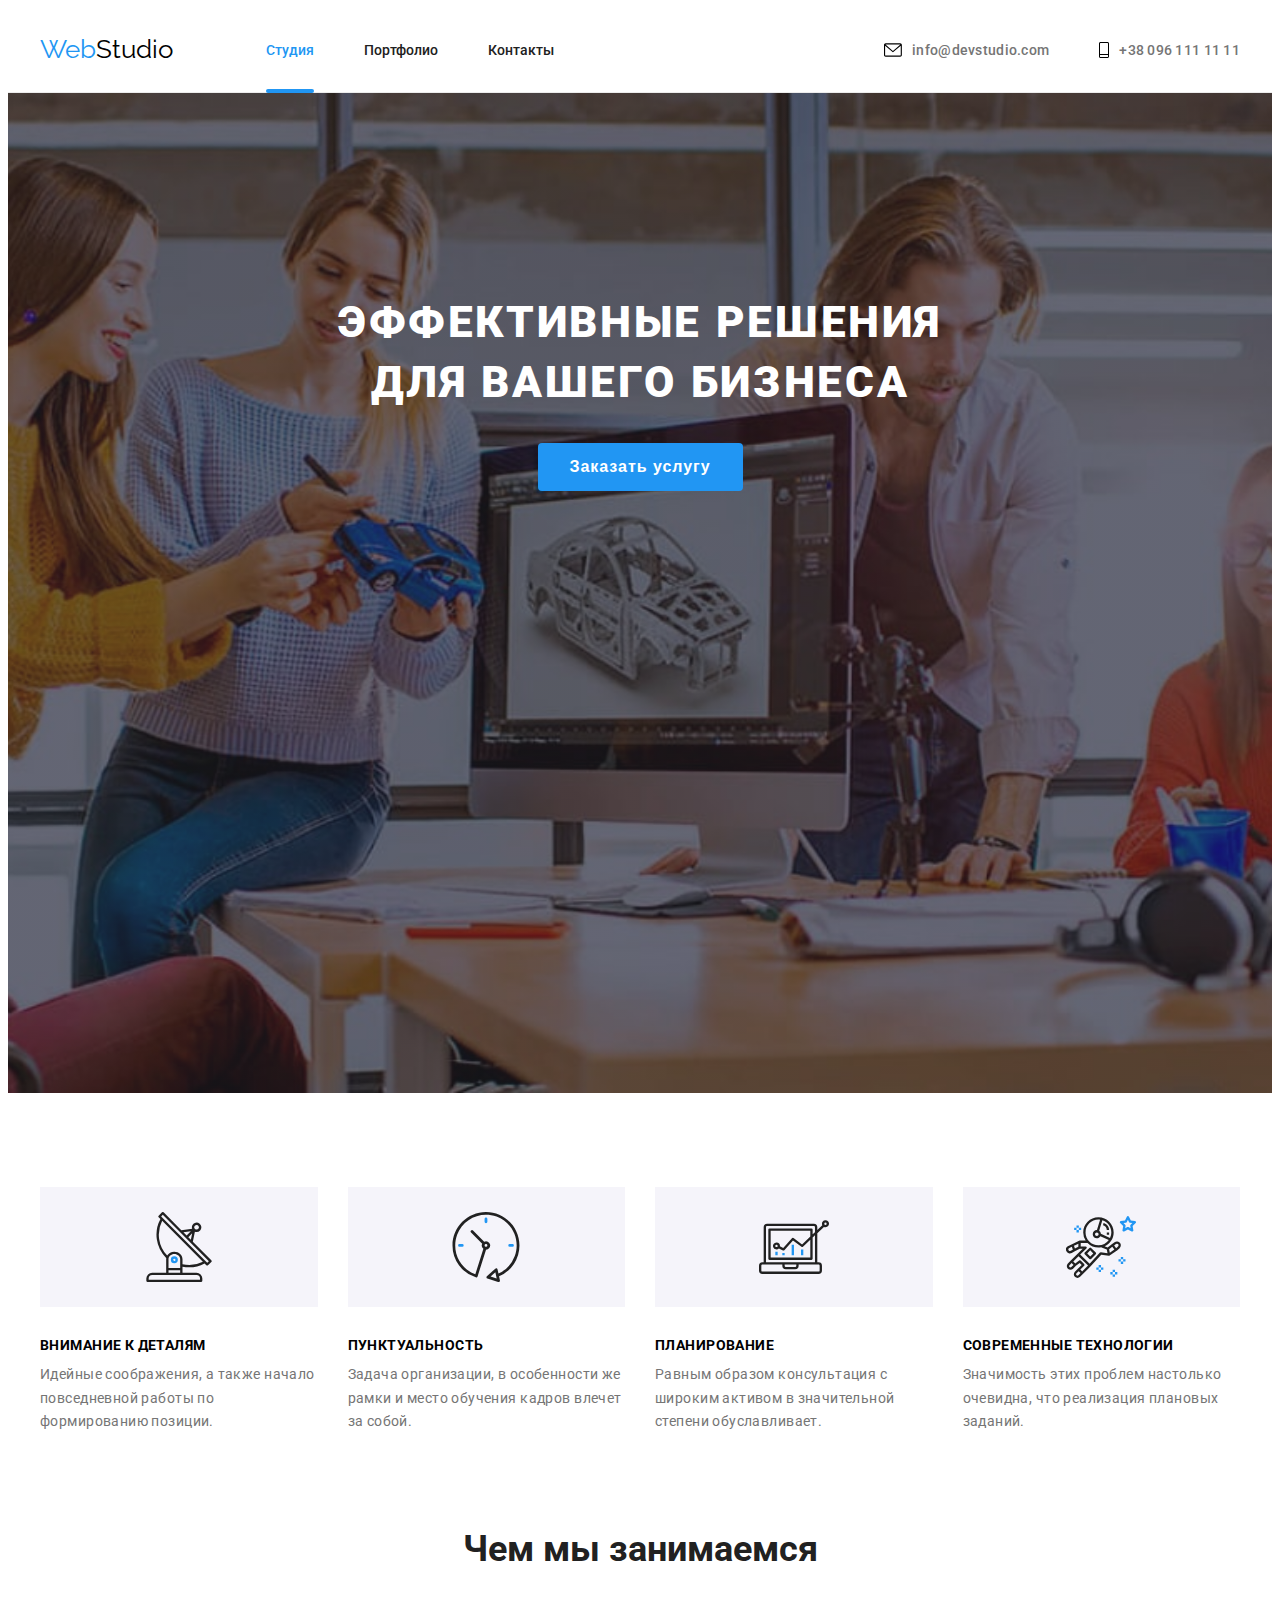
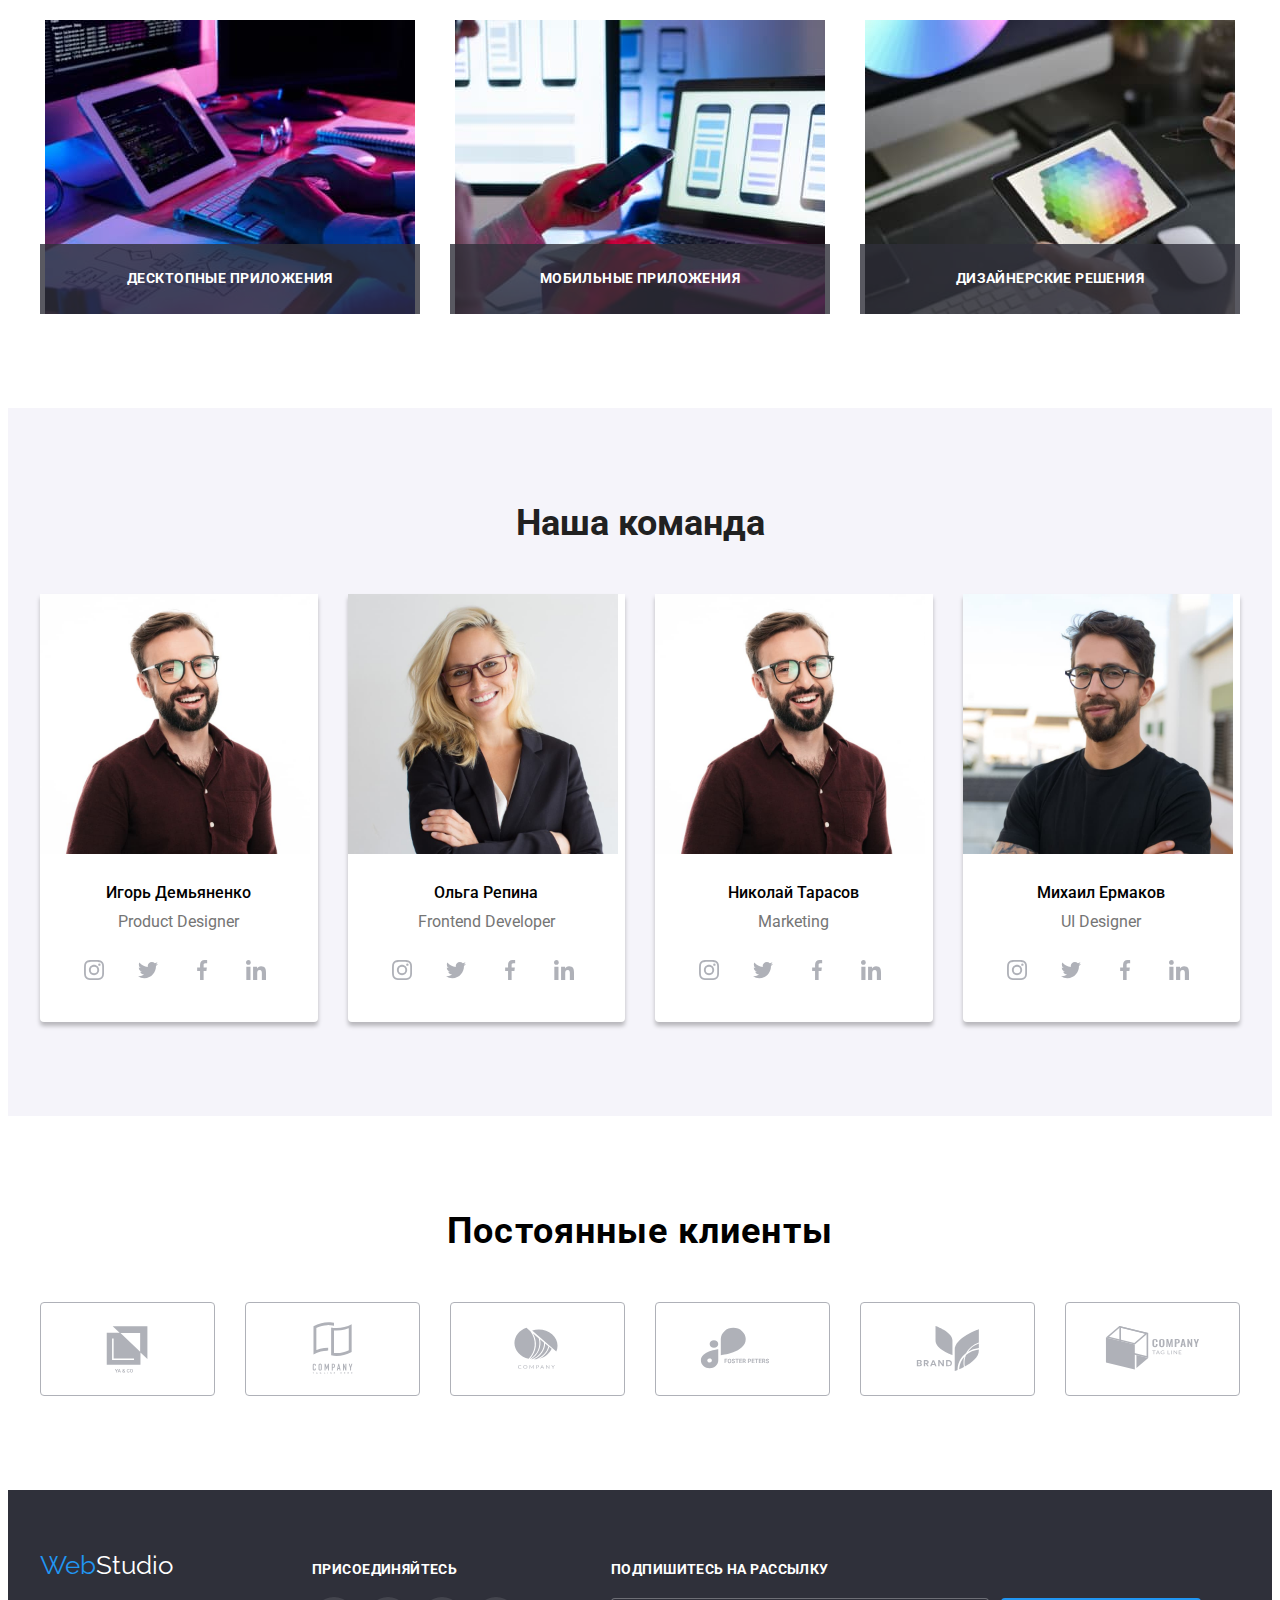
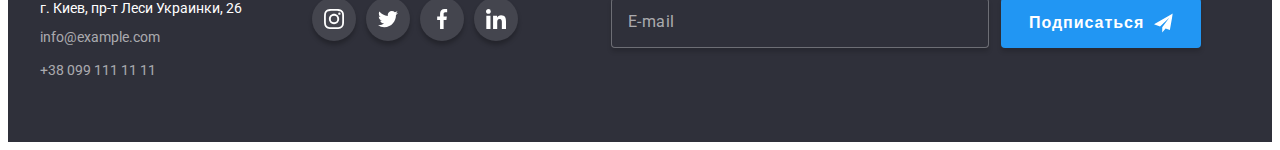
==== index.html @ 9c0ea655 "hw7-start" ====
<!DOCTYPE html>
<html lang="ru">
  <head>
    <meta charset="UTF-8" />
    <meta http-equiv="X-UA-Compatible" content="IE=edge" />
    <meta name="viewport" content="width=device-width, initial-scale=1.0" />
    <title>WebStudio</title>
    <link
      rel="stylesheet"
      href="https://fonts.googleapis.com/css2?family=Raleway:wght@700&family=Roboto:wght@400;500;700;900&display=swap"
    />
    <link
      rel="stylesheet"
      href="https://cdnjs.cloudflare.com/ajax/libs/modern-normalize/1.1.0/modern-normalize.min.css"
      integrity="sha512-wpPYUAdjBVSE4KJnH1VR1HeZfpl1ub8YT/NKx4PuQ5NmX2tKuGu6U/JRp5y+Y8XG2tV+wKQpNHVUX03MfMFn9Q=="
      crossorigin="anonymous"
      referrerpolicy="no-referrer"
    />
    <link rel="stylesheet" href="./css/styles.css" />
  </head>
  <body>
    <header>
      <div class="container">
        <div class="header-nav header">
          <nav class="main-nav">
            <a href="./index.html" class="logo text"
              >Web<span class="logo-two text">Studio</span></a
            >
            <ul class="site-nav">
              <li class="item"><a href="./index.html" class="current item-link">Студия</a></li>
              <li class="item"><a href="./portfolio.html" class="item-link">Портфолио</a></li>
              <li class="item"><a href="" class="item-link">Контакты</a></li>
            </ul>
          </nav>
          <ul class="header-contact-list">
            <li class="item">
              <a href="mailto:info@devstudio.com" class="mail">
                <svg class="icon-mail">
                  <use href="./images/icons.svg#icon-mail"></use>
                </svg>
                info@devstudio.com</a
              >
            </li>
            <li class="item">
              <a href="tel:+380961111111" class="phone">
                <svg class="icon-phone">
                  <use href="./images/icons.svg#icon-phone" width="10" height="16"></use>
                </svg>
                +38 096 111 11 11</a
              >
            </li>
          </ul>
        </div>
      </div>
    </header>
    <main>
      <section class="hero">
        <div class="container">
          <h1 class="hero-title">Эффективные решения для вашего бизнеса</h1>
          <button data-modal-open type="button" class="primary-btn">Заказать услугу</button>
        </div>
      </section>
      <section class="features">
        <div class="container">
          <h2 class="visually-hidden">скрытый заголовок h2</h2>
          <ul class="features-list">
            <li class="item">
              <div class="features-icons">
                <svg class="icons"><use href="./images/icons.svg#icon-antenna"></use></svg>
              </div>
              <h3 class="feature-title">Внимание к деталям</h3>
              <p class="feature-description">
                Идейные соображения, а также начало повседневной работы по формированию позиции.
              </p>
            </li>
            <li class="item">
              <div class="features-icons">
                <svg class="icons"><use href="./images/icons.svg#icon-clock"></use></svg>
              </div>
              <h3 class="feature-title">Пунктуальность</h3>
              <p class="feature-description">
                Задача организации, в особенности же рамки и место обучения кадров влечет за собой.
              </p>
            </li>
            <li class="item">
              <div class="features-icons">
                <svg class="icons"><use href="./images/icons.svg#icon-diagram"></use></svg>
              </div>
              <h3 class="feature-title">Планирование</h3>
              <p class="feature-description">
                Равным образом консультация с широким активом в значительной степени обуславливает.
              </p>
            </li>
            <li class="item">
              <div class="features-icons">
                <svg class="icons"><use href="./images/icons.svg#icon-astronaut"></use></svg>
              </div>
              <h3 class="feature-title">Современные технологии</h3>
              <p class="feature-description">
                Значимость этих проблем настолько очевидна, что реализация плановых заданий.
              </p>
            </li>
          </ul>
        </div>
      </section>
      <section class="we-do">
        <div class="container">
          <h2 class="we-do-title">Чем мы занимаемся</h2>
          <ul class="we-do-foto">
            <li class="item">
              <div class="label">
                <img src="./images/box1.jpg" alt="набираем код" width="370" />

                <h2 class="label-txt">Десктопные приложения</h2>
              </div>
            </li>
            <li class="item">
              <div class="label">
                <img src="./images/box2.jpg" alt="набираем код" width="370" />

                <h2 class="label-txt">Мобильные приложения</h2>
              </div>
            </li>
            <li class="item">
              <div class="label">
                <img src="./images/box3.jpg" alt="набираем код" width="370" />

                <h2 class="label-txt">Дизайнерские решения</h2>
              </div>
            </li>
          </ul>
        </div>
      </section>
      <section class="our-team">
        <div class="container">
          <h2 class="our-team-title">Наша команда</h2>
          <ul class="our-team-foto">
            <li class="team-item">
              <img src="./images/img-3.jpg" alt="фотография" width="270" />
              <div class="card-team-content">
                <h3 class="our-team-name">Игорь Демьяненко</h3>
                <p class="our-team-prof">Product Designer</p>

                <ul class="our-team-links">
                  <li class="link">
                    <a
                      href="https://www.instagram.com/"
                      target="_blank"
                      rel="noopener noreferrer"
                      class="bg-link"
                      aria-label="Instagram link"
                    >
                      <svg class="social-link">
                        <use href="./images/icons.svg#icon-instagram"></use>
                      </svg>
                    </a>
                  </li>
                  <li class="link">
                    <a
                      href="https://twitter.com/"
                      target="_blank"
                      rel="noopener noreferrer"
                      class="bg-link"
                      aria-label="Twitter link"
                    >
                      <svg class="social-link">
                        <use href="./images/icons.svg#icon-twitter"></use>
                      </svg>
                    </a>
                  </li>
                  <li class="link">
                    <a
                      href="https://www.facebook.com/"
                      target="_blank"
                      rel="noopener noreferrer"
                      class="bg-link"
                      aria-label="Meta link"
                    >
                      <svg class="social-link">
                        <use href="./images/icons.svg#icon-facebook"></use>
                      </svg>
                    </a>
                  </li>
                  <li class="link">
                    <a
                      href="https://www.linkedin.com/"
                      target="_blank"
                      rel="noopener noreferrer"
                      class="bg-link"
                      aria-label="Linkedin link"
                    >
                      <svg class="social-link">
                        <use href="./images/icons.svg#icon-linkedin"></use>
                      </svg>
                    </a>
                  </li>
                </ul>
              </div>
            </li>
            <li class="team-item">
              <img src="./images/img-2.jpg" alt="фотография" width="270" />
              <div class="card-team-content">
                <h3 class="our-team-name">Ольга Репина</h3>
                <p class="our-team-prof">Frontend Developer</p>

                <ul class="our-team-links">
                  <li class="link">
                    <a href="" class="bg-link">
                      <svg class="social-link">
                        <use href="./images/icons.svg#icon-instagram"></use>
                      </svg>
                    </a>
                  </li>
                  <li class="link">
                    <a href="" class="bg-link">
                      <svg class="social-link">
                        <use href="./images/icons.svg#icon-twitter"></use>
                      </svg>
                    </a>
                  </li>
                  <li class="link">
                    <a href="" class="bg-link">
                      <svg class="social-link">
                        <use href="./images/icons.svg#icon-facebook"></use>
                      </svg>
                    </a>
                  </li>
                  <li class="link">
                    <a href="" class="bg-link">
                      <svg class="social-link">
                        <use href="./images/icons.svg#icon-linkedin"></use>
                      </svg>
                    </a>
                  </li>
                </ul>
              </div>
            </li>
            <li class="team-item">
              <img src="./images/img-3.jpg" alt="фотография" width="270" />
              <div class="card-team-content">
                <h3 class="our-team-name">Николай Тарасов</h3>
                <p class="our-team-prof">Marketing</p>

                <ul class="our-team-links">
                  <li class="link">
                    <a href="" class="bg-link">
                      <svg class="social-link">
                        <use href="./images/icons.svg#icon-instagram"></use>
                      </svg>
                    </a>
                  </li>
                  <li class="link">
                    <a href="" class="bg-link">
                      <svg class="social-link">
                        <use href="./images/icons.svg#icon-twitter"></use>
                      </svg>
                    </a>
                  </li>
                  <li class="link">
                    <a href="" class="bg-link">
                      <svg class="social-link">
                        <use href="./images/icons.svg#icon-facebook"></use>
                      </svg>
                    </a>
                  </li>
                  <li class="link">
                    <a href="" class="bg-link">
                      <svg class="social-link">
                        <use href="./images/icons.svg#icon-linkedin"></use>
                      </svg>
                    </a>
                  </li>
                </ul>
              </div>
            </li>
            <li class="team-item">
              <img src="./images/img.jpg" alt="фотография" width="270" />
              <div class="card-team-content">
                <h3 class="our-team-name">Михаил Ермаков</h3>
                <p class="our-team-prof">UI Designer</p>

                <ul class="our-team-links">
                  <li class="link">
                    <a href="" class="bg-link">
                      <svg class="social-link">
                        <use href="./images/icons.svg#icon-instagram"></use>
                      </svg>
                    </a>
                  </li>
                  <li class="link">
                    <a href="" class="bg-link">
                      <svg class="social-link">
                        <use href="./images/icons.svg#icon-twitter"></use>
                      </svg>
                    </a>
                  </li>
                  <li class="link">
                    <a href="" class="bg-link">
                      <svg class="social-link">
                        <use href="./images/icons.svg#icon-facebook"></use>
                      </svg>
                    </a>
                  </li>
                  <li class="link">
                    <a href="" class="bg-link">
                      <svg class="social-link">
                        <use href="./images/icons.svg#icon-linkedin"></use>
                      </svg>
                    </a>
                  </li>
                </ul>
              </div>
            </li>
          </ul>
        </div>
      </section>
      <section class="clients">
        <div class="container">
          <h2 class="regular-clients">Постоянные клиенты</h2>
          <ul class="our-clients">
            <li class="item">
              <svg class="icon">
                <use href="./images/icons.svg#icon-cl-1"></use>
              </svg>
            </li>
            <li class="item">
              <svg class="icon">
                <use href="./images/icons.svg#icon-cl-2"></use>
              </svg>
            </li>
            <li class="item">
              <svg class="icon">
                <use href="./images/icons.svg#icon-cl-3"></use>
              </svg>
            </li>
            <li class="item">
              <svg class="icon">
                <use href="./images/icons.svg#icon-cl-4"></use>
              </svg>
            </li>
            <li class="item">
              <svg class="icon">
                <use href="./images/icons.svg#icon-cl-5"></use>
              </svg>
            </li>
            <li class="item">
              <svg class="icon">
                <use href="./images/icons.svg#icon-cl-6"></use>
              </svg>
            </li>
          </ul>
        </div>
      </section>
    </main>
    <footer>
      <div class="container">
        <div class="footer-content">
          <div class="footer">
            <a href="./index.html" class="logo text"
              >Web<span class="logo-three text">Studio</span></a
            >

            <address>
              <ul class="footer-contact-list">
                <li class="footer-adress">
                  <a href="https://goo.gl/maps/QL9woeG6s1fVLZXF6" target="blank"
                    >г. Киев, пр-т Леси Украинки, 26</a
                  >
                </li>
                <li class="footer-contact mail">
                  <a href="mailto:info@devstudio.com">info@example.com</a>
                </li>
                <li class="footer-contact tel">
                  <a href="tel:+380961111111">+38 099 111 11 11</a>
                </li>
              </ul>
            </address>
          </div>
          <div class="footer-join">
            <h3 class="join">присоединяйтесь</h3>
            <ul class="footer-links">
              <li class="link">
                <a href="" class="footer-bg-link">
                  <svg class="footer-social-link">
                    <use href="./images/icons.svg#icon-instagram"></use>
                  </svg>
                </a>
              </li>
              <li class="link">
                <a href="" class="footer-bg-link">
                  <svg class="footer-social-link">
                    <use href="./images/icons.svg#icon-twitter"></use>
                  </svg>
                </a>
              </li>
              <li class="link">
                <a href="" class="footer-bg-link">
                  <svg class="footer-social-link">
                    <use href="./images/icons.svg#icon-facebook"></use>
                  </svg>
                </a>
              </li>
              <li class="link">
                <a href="" class="footer-bg-link">
                  <svg class="footer-social-link">
                    <use href="./images/icons.svg#icon-linkedin"></use>
                  </svg>
                </a>
              </li>
            </ul>
          </div>
          <div class="subscribe">
            <p class="subs-title">Подпишитесь на рассылку</p>
            <form class="subs-form">
              <input type="email" name="mail" id="mail" placeholder="E-mail" class="subs-mail" />
              <button type="submit" class="btn-send">
                Подписаться<svg class="icon-send">
                  <use href="./images/icons.svg#icon-send"></use>
                </svg>
              </button>
            </form>
          </div>
        </div>
      </div>
    </footer>

    <!-- Modal window -->

    <div class="backdrop is-hidden" data-modal>
      <div class="modal">
        <button data-modal-close type="button" class="btn-close">
          <svg class="btn-modal-close"><use href="./images/icons.svg#icon-close"></use></svg>
        </button>
        <form class="form">
          <p class="modal-title">Оставьте свои данные, мы вам перезвоним</p>
          <div class="form-field">
            <label for="name" class="form-label">Имя</label>
            <div class="position">
              <input type="txt" name="name" id="name" class="form-input" placeholder=" " />
              <svg class="icon-modal"><use href="./images/icons.svg#icon-person"></use></svg>
            </div>
          </div>
          <div class="form-field">
            <label for="tel" class="form-label">Телефон</label>
            <div class="position">
              <input type="tel" name="tel" id="tel" class="form-input" placeholder=" " />

              <svg class="icon-modal"><use href="./images/icons.svg#icon-phone2"></use></svg>
            </div>
          </div>
          <div class="form-field">
            <label for="mail" class="form-label">Почта</label>
            <div class="position">
              <input type="email" name="mail" id="mail" class="form-input" placeholder=" " />
              <svg class="icon-modal"><use href="./images/icons.svg#icon-email"></use></svg>
            </div>
          </div>
          <div class="form-field">
            <label for="comment" class="form-label">Комментарий</label>
            <textarea
              name="comment"
              id="comment"
              placeholder="Введите текст"
              class="form-textarea"
            ></textarea>
          </div>
          <label class="check-field">
            <input type="checkbox" class="checkbox" name="checkbox" />
            <span class="checkbox-label"></span>
            <span class="agreement">
              Соглашаюсь с рассылкой и принимаю
              <span> <a href="" class="agreement-two">Условия договора</a> </span>
            </span>
          </label>

          <button type="submit" class="btn-send-modal">Отправить</button>
        </form>
      </div>
    </div>
    <script src="./js/modal.js"></script>
  </body>
</html>
---- css/styles.css ----
/* general */
:root {
  --title-text-color: #212121;
  --text-color: #757575;
  --accent-color: #2196f3;
  --btn-bg-color: #f5f4fa;
  --bg-color: #ffffff;
  --secondary-bg-color: #f5f4fa;
  --primary-btn-hover-color: #188ce8;

  --pictures-margin: 30px;
}

body {
  background-color: var(--bg-color);
  font-family: 'Roboto', sans-serif;
}

.container {
  width: 1200px;
  padding-right: 15px;
  padding-left: 15px;
  margin-left: auto;
  margin-right: auto;
  /* outline: solid 3px red; */
}

.visually-hidden {
  position: absolute;
  width: 1px;
  height: 1px;
  margin: -1px;
  border: 0;
  padding: 0;

  white-space: nowrap;
  clip-path: inset(100%);
  clip: rect(0 0 0 0);
  overflow: hidden;
}

h1,
h2,
h3,
h4,
h5,
h6,
p {
  margin: 0;
}

ul {
  list-style: none;
  padding-left: 0px;
  margin: 0;
}

a {
  display: block;
  text-decoration: none;
  font-style: normal;
}

img {
  display: block;
  max-width: 100%;
}
.hidden {
  display: none;
  margin-top: 0px;
  margin-bottom: 0px;
}

/* header and footer */
.logo {
  color: var(--accent-color);
  font-family: 'Raleway', sans-serif;
  font-size: 26px;
}

.main-nav .logo {
  margin-right: 93px;
  padding-top: 24px;
  padding-bottom: 24px;
}

.logo-two {
  color: #000000;
  font-family: 'Raleway', sans-serif;
  font-size: 26px;
}
.logo-three {
  color: var(--bg-color);
}
.main-nav .text {
  line-height: 1.38;
}
.footer .text {
  line-height: 1.17;
}

.header a:hover,
.header a:focus,
.footer a:hover,
.footer a:focus {
  color: var(--accent-color);
}

/* header */
.header-nav {
  display: flex;
  text-align: center;
}

.main-nav {
  display: flex;
  align-items: center;
  padding: 0;
  margin-right: auto;
}

.site-nav {
  font-weight: 500;
  font-size: 14px;
  line-height: 1.17;
  display: flex;
}

.site-nav .current {
  color: var(--accent-color);

  position: relative;
}

.current::after {
  content: '';

  position: absolute;

  bottom: -3px;

  display: block;
  width: 100%;
  height: 4px;

  background-color: var(--accent-color);
  border-radius: 2px;
}

.site-nav .item:not(:last-child) {
  margin-right: 50px;
}
.site-nav a {
  display: inline-block;
  padding-top: 32px;
  padding-bottom: 32px;
  color: var(--title-text-color);
}

.header-contact-list {
  display: flex;
  align-items: center;
  line-height: 1.17;
  font-size: 14px;
  font-weight: 500;
  letter-spacing: 0.02em;
}

.header-contact-list .item + .item {
  margin-left: 50px;
}

.header-contact-list a {
  display: inline-flex;
  align-items: center;
  padding-top: 32px;
  padding-bottom: 32px;
  margin-bottom: 0;
  color: var(--text-color);

  transition: color 250ms cubic-bezier(0.4, 0, 0.2, 1);
}

.header-contact-list .mail:hover,
.header-contact-list .mail:focus {
  fill: var(--accent-color);
}

.header-contact-list .phone:hover,
.header-contact-list .phone:focus {
  fill: var(--accent-color);
}

.icon-mail {
  margin-right: 10px;

  width: 18px;
  height: 18px;

  transition: fill 250ms cubic-bezier(0.4, 0, 0.2, 1);
}

.icon-phone {
  width: 10px;
  height: 16px;

  margin-right: 10px;

  transition: fill 250ms cubic-bezier(0.4, 0, 0.2, 1);
}

header {
  border-bottom: 1px solid #ececec;
}

/* hero */
.hero {
  background-color: #2f303a;
  text-align: center;
  padding-top: 200px;
  padding-bottom: 200px;

  max-width: 1600px;
  height: 600px;
  margin-left: auto;
  margin-right: auto;
  background-image: linear-gradient(rgba(47, 48, 58, 0.4), rgba(47, 48, 58, 0.4)),
    url(../images/bg-hero.jpg);
  background-position: center;
  background-repeat: no-repeat;
  background-size: cover;
}

.hero-title {
  color: var(--bg-color);
  width: 696px;
  font-family: Roboto;
  font-size: 44px;
  font-weight: 900;
  letter-spacing: 0.06em;
  line-height: 1.36;
  text-transform: uppercase;
  display: inline-block;
  text-align: center;
  margin: 0 0 30px 0;
}
.primary-btn {
  color: var(--bg-color);
  background-color: var(--accent-color);
  cursor: pointer;
  border: none;
  line-height: 1.8;
  letter-spacing: 0.06em;
  text-align: center;
  font-size: 16px;
  font-weight: 700;
  border-radius: 4px;
  padding: 10px 32px;
  display: block;
  margin: auto;

  transition: background-color 250ms cubic-bezier(0.4, 0, 0.2, 1);
}

.primary-btn:hover,
.primary-btn:focus {
  background-color: var(--primary-btn-hover-color);
}

/* features */
.features {
  padding-top: 94px;
  padding-bottom: 94px;
}

.features-list {
  display: flex;
  margin-left: calc(-1 * var(--pictures-margin));
}

.features-list .item {
  flex-basis: calc(100% / 4 - var(--pictures-margin));
  margin-left: var(--pictures-margin);
}

.features-icons {
  display: flex;
  justify-content: center;
  align-items: center;
  height: 120px;
  background-color: var(--btn-bg-color);
  margin-bottom: 30px;
}

.icons {
  width: 70px;
  height: 70px;
}

/* 
.features-list .item::before {
  display: block;
  content: '';
  height: 120px;
  background-color: var(--btn-bg-color);
  background-repeat: no-repeat;
  background-position: center;
}

/* .icon-antenna::before {
  background-image: url(../images/antenna.svg);
}
.icon-clock::before {
  background-image: url(../images/clock.svg);
}
.icon-diagram::before {
  background-image: url(../images/diagram.svg);
}
.icon-astronaut::before {
  background-image: url(../images/astronaut.svg);
} */

.feature-title {
  font-weight: 700;
  font-size: 14px;
  line-height: 16px;
  letter-spacing: 0.03em;
  text-transform: uppercase;
  margin-bottom: 10px;
}
.feature-description {
  color: var(--text-color);
  line-height: 1.7;
  font-weight: 400;
  font-size: 14px;
  letter-spacing: 0.03em;
  text-align: left;
}

/* we-do */
.we-do {
  padding-bottom: 94px;
}

.we-do-title {
  color: var(--title-text-color);
  font-size: 14px;
  line-height: 1.17;
  text-align: center;
  font-weight: 700;
  font-size: 36px;
  margin-bottom: 50px;
}
.we-do-foto {
  display: flex;
  margin-left: calc(-1 * var(--pictures-margin));
}
.we-do-foto .item {
  flex-basis: calc(100% / 3 - var(--pictures-margin));
  margin-left: var(--pictures-margin);
}

.label {
  position: relative;

  display: flex;

  justify-content: center;
  align-items: flex-end;
}

.label-txt {
  position: absolute;

  display: flex;
  justify-content: center;
  align-items: center;

  width: 100%;
  height: 70px;

  font-weight: 700;
  font-size: 14px;
  line-height: 1.14;
  text-align: center;
  letter-spacing: 0.03em;
  text-transform: uppercase;

  color: var(--bg-color);
  background-color: rgba(47, 48, 58, 0.8);
}

/* our team */
.our-team {
  background-color: var(--secondary-bg-color);

  padding-top: 94px;
  padding-bottom: 94px;
  margin-left: auto;
  margin-right: auto;
}

.our-team-title {
  color: var(--title-text-color);
  line-height: 1.17;
  text-align: center;
  font-weight: 700;
  font-size: 36px;
  margin-bottom: 50px;
}
.our-team-foto {
  display: flex;
  margin-left: calc(-1 * var(--pictures-margin));
}
.team-item {
  flex-basis: calc(100% / 4 - var(--pictures-margin));
  margin-left: var(--pictures-margin);
  background-color: var(--bg-color);

  border-radius: 0px 0px 4px 4px;
  box-shadow: 0px 4px 4px 0px #00000040;
}

.card-team-content {
  padding: 30px 32px;
}

.our-team-name {
  font-weight: 500;
  font-size: 16px;
  line-height: 1.17;
  margin-bottom: 10px;
  text-align: center;
}

.our-team-prof {
  color: var(--text-color);
  font-weight: 400;
  font-size: 16px;
  line-height: 1.17;
  text-align: center;
  margin-bottom: 16px;
}

.our-team-links {
  display: flex;
}

.bg-link {
  display: flex;
  align-items: center;
  justify-content: center;

  color: #afb1b8;

  border-radius: 50%;

  width: 44px;
  height: 44px;

  transition: color 250ms cubic-bezier(0.4, 0, 0.2, 1),
    background-color 250ms cubic-bezier(0.4, 0, 0.2, 1);
}

.link:not(:last-child) {
  margin-right: 10px;
}

.bg-link:hover {
  color: var(--bg-color);
  background-color: var(--accent-color);
}

.social-link {
  fill: currentColor;

  width: 20px;
  height: 20px;
}

.clients {
  background-color: var(--bg-color);

  padding-top: 94px;
  padding-bottom: 94px;
  margin-right: auto;
  margin-left: auto;
}

.regular-clients {
  font-size: 36px;
  font-weight: 700;
  line-height: 1.17;
  letter-spacing: 0.03em;
  text-align: center;
  margin-bottom: 50px;
}

.our-clients {
  display: flex;
  margin-left: calc(-1 * var(--pictures-margin));
}

.our-clients .item {
  flex-basis: calc(100% / 6 - var(--pictures-margin));
  margin-left: var(--pictures-margin);

  width: 170px;
  height: 92px;
  border: 1px solid #afb1b8;
  border-radius: 4px;

  display: flex;
  align-items: center;
  justify-content: center;

  cursor: pointer;

  transition: fill 250ms cubic-bezier(0.4, 0, 0.2, 1), border 250ms cubic-bezier(0.4, 0, 0.2, 1);
}

.item:hover .icon,
.item:focus .icon {
  fill: var(--accent-color);
}

.our-clients .item:hover {
  border: 1px solid var(--accent-color);
}

.icon {
  fill: #afb1b8;
}

.icon {
  width: 106px;
  height: 60px;
}

/* footer */
footer {
  background-color: #2f303a;
  padding-top: 60px;
  padding-bottom: 60px;
}

.footer-content {
  display: flex;
  align-items: baseline;
}

.footer-adress a {
  color: var(--bg-color);
  line-height: 1.17;

  transition: color 250ms cubic-bezier(0.4, 0, 0.2, 1);
}

.footer-contact a {
  color: rgba(255, 255, 255, 0.6);
  line-height: 1.7;

  transition: color 250ms cubic-bezier(0.4, 0, 0.2, 1);
}

.footer-contact-list {
  line-height: 1.17;
  font-size: 14px;
}
footer .text {
  margin-bottom: 20px;
}

.footer-adress {
  margin-bottom: 9px;
}
.mail {
  margin-bottom: 9px;
}

.footer-join {
  margin-left: 70px;
  margin-right: 93px;
}

.join {
  font-size: 14px;
  font-style: normal;
  font-weight: 700;
  line-height: 1.17;
  letter-spacing: 0.03em;
  text-transform: uppercase;

  color: var(--bg-color);

  margin-bottom: 20px;
}

.footer-links {
  display: flex;
}

.footer-bg-link {
  display: flex;
  align-items: center;
  justify-content: center;

  background-color: #ffffff1a;
  width: 44px;
  height: 44px;

  box-shadow: 0px 4px 4px 0px #00000040;
  border-radius: 50%;

  transition: background-color 250ms cubic-bezier(0.4, 0, 0.2, 1);
}

.link:not(:last-child) {
  margin-right: 10px;
}

.footer-bg-link:hover {
  background-color: var(--accent-color);
}

.footer-social-link {
  fill: var(--bg-color);

  width: 20px;
  height: 20px;
}

.subs-title {
  font-size: 14px;
  font-weight: 700;
  line-height: 1.14;
  letter-spacing: 0.03em;
  text-transform: uppercase;

  color: var(--bg-color);

  margin-bottom: 20px;
}

.subs-form {
  display: flex;
}

.subscribe ::placeholder {
  font-family: Roboto;
  font-size: 16px;
  line-height: 1.25;
  letter-spacing: 0.03em;
  text-align: left;

  color: rgba(255, 255, 255, 0.6);
}

.subs-mail {
  width: 358px;
  margin-right: 12px;

  padding-left: 16px;

  border: 1px solid rgba(255, 255, 255, 0.3);
  box-shadow: 0px 4px 4px 0px rgba(0, 0, 0, 0.15);
  border-radius: 4px;

  background-color: rgba(47, 48, 58, 1);
  outline: none;
  color: rgba(255, 255, 255, 0.6);
}

.btn-send {
  color: var(--bg-color);
  background-color: var(--accent-color);
  cursor: pointer;
  border: none;
  line-height: 1.87;
  letter-spacing: 0.06em;
  align-items: center;

  font-size: 16px;
  font-weight: 700;
  border-radius: 4px;

  box-shadow: 0px 4px 4px rgba(0, 0, 0, 0.15);

  padding: 10px 28px;
  display: flex;
  margin: auto;
  width: 200px;
  height: 50px;

  transition: background-color 250ms cubic-bezier(0.4, 0, 0.2, 1);
}

.icon-send {
  width: 24px;
  height: 24px;

  margin-left: 10px;

  fill: var(--bg-color);
}

/* PORTFOLIO */
.works {
  padding-top: 94px;
  padding-bottom: 94px;
}
/* Buttons */
.btn-text {
  display: flex;
  justify-content: center;
  margin-bottom: 50px;
}
.btn-text .item:not(:last-child) {
  margin-right: 8px;
}
.secondary-btn,
.btn-all {
  background-color: var(--btn-bg-color);
  color: var(--title-text-color);
  cursor: pointer;
  line-height: 1.62;
  font-size: 16px;
  font-weight: 500;
  border: none;
  border-radius: 4px;
  padding: 6px 22px;
  display: block;
  min-width: 73px;
  text-align: center;

  transition: color 250ms cubic-bezier(0.4, 0, 0.2, 1),
    background-color 250ms cubic-bezier(0.4, 0, 0.2, 1),
    box-shadow 250ms cubic-bezier(0.4, 0, 0.2, 1);
}

.btn-all {
  background-color: var(--accent-color);
  color: var(--bg-color);
}

.secondary-btn:hover,
.secondary-btn:focus,
.btn-all:hover,
.btn-all:focus {
  background-color: var(--accent-color);
  color: var(--bg-color);
  box-shadow: 0px 2px 2px 0px #0000001f;
  box-shadow: 0px 1px 2px 0px #00000014;
  box-shadow: 0px 3px 1px 0px #0000001a;
}

.pictures {
  display: flex;
  flex-wrap: wrap;

  margin-left: calc(-1 * var(--pictures-margin));
  margin-top: calc(-1 * var(--pictures-margin));
}

.card-thumb {
  position: relative;

  overflow: hidden;
}

.overlay {
  position: absolute;
  top: 0;
  left: 0;
  width: 100%;
  height: 100%;

  background-color: rgba(33, 150, 243, 0.9);

  transform: translateY(100%);
  transition: transform 250ms cubic-bezier(0.4, 0, 0.2, 1);
}

.overlay-txt {
  position: absolute;

  padding: 63px 24px;

  font-size: 18px;
  line-height: 1.56;
  letter-spacing: 0.03em;
  color: var(--bg-color);
}

.pictures .item {
  flex-basis: calc(100% / 3 - var(--pictures-margin));
  margin-left: var(--pictures-margin);
  margin-top: var(--pictures-margin);

  transition: box-shadow 250ms cubic-bezier(0.4, 0, 0.2, 1);
}

.pictures .item:hover,
.pictures .item:focus {
  box-shadow: 0px 4px 4px 0px #00000040;
}

.pictures .item:hover .overlay {
  transform: translateY(0);
}

.border {
  border: 1px solid #eeeeee;
}

.card-content {
  padding: 20px 24px;
}

.picture-title {
  color: var(--title-text-color);
  font-size: 18px;
  font-weight: 700;
  line-height: 2;
  letter-spacing: 0.06em;
  margin-bottom: 4px;
}

.picture-description {
  color: var(--text-color);
  font-size: 16px;
  font-weight: 400;
  line-height: 1.87;
  letter-spacing: 0.03em;
}

/* МОДАЛЬНОЕ ОКНО */

.backdrop {
  position: fixed;
  top: 0;
  left: 0;
  width: 100%;
  height: 100%;

  background-color: rgba(0, 0, 0, 0.2);

  opacity: 1;

  transition: opacity 250ms cubic-bezier(0.4, 0, 0.2, 1);
}

.backdrop.is-hidden {
  opacity: 0;
  pointer-events: none;
  /* visibility: hidden; */
}

.backdrop.is-hidden .modal {
  transform: translate(-50%, -50%) scale(0.8);
}

.modal {
  position: absolute;
  top: 50%;
  left: 50%;

  min-width: 528px;
  min-height: 581px;

  background-color: var(--bg-color);

  transform: translate(-50%, -50%) scale(1);
  transition: transform 20ms cubic-bezier(0.4, 0, 0.2, 1);

  box-shadow: 0px 1px 3px rgba(0, 0, 0, 0.12), 0px 1px 1px rgba(0, 0, 0, 0.14),
    0px 2px 1px rgba(0, 0, 0, 0.2);
  border-radius: 4px;
}

.btn-close {
  position: absolute;
  background-color: var(--bg-color);

  width: 30px;
  height: 30px;

  right: 8px;
  top: 8px;

  padding: 6px;

  border: none;
  border-radius: 50%;
  border: 1px solid #0000001a;
  cursor: pointer;

  transition: background-color 1250ms cubic-bezier(0.4, 0, 0.2, 1);
}

.btn-modal-close {
  fill: black;

  width: 11px;
  height: 11px;

  transition: fill 250ms cubic-bezier(0.4, 0, 0.2, 1);
}

.btn-close:hover .btn-modal-close,
.btn-close:focus .btn-modal-close {
  fill: var(--accent-color);
}

.modal-title {
  margin-bottom: 12px;
  margin-left: auto;
  margin-right: auto;
  font-size: 20px;
  font-weight: 700;
  line-height: 1.15;
  letter-spacing: 0.03em;

  color: rgba(33, 33, 33, 1);
}

.form {
  margin-left: auto;
  margin-right: auto;

  padding: 40px;
}

.form-field:not(:last-child) {
  margin-bottom: 10px;
}

.form-field:nth-child(5) {
  margin-bottom: 0;
}

.form-field {
  display: flex;
  flex-direction: column;
}

.position {
  position: relative;
  display: inline-block;
}

.form-label {
  display: inline-block;
  margin-bottom: 4px;

  color: var(--text-color);

  font-size: 12px;
  line-height: 1.7;
  letter-spacing: 0.01em;
}

.form-input {
  display: inline-block;
  padding: 11px 12px;
  padding-left: 42px;

  width: 100%;
  height: 40px;

  border: 1px solid rgba(33, 33, 33, 0.2);
  border-radius: 4px;

  transition: border 250ms cubic-bezier(0.4, 0, 0.2, 1);
}

.form-textarea {
  display: inline-block;
  padding: 12px 16px;

  margin-bottom: 20px;

  height: 120px;

  border: 1px solid rgba(33, 33, 33, 0.2);
  border-radius: 4px;

  font-size: 14px;
  line-height: 1.14;
  letter-spacing: 0.01em;

  color: rgba(117, 117, 117, 0.5);

  transition: border 250ms cubic-bezier(0.4, 0, 0.2, 1);
}

.form-textarea:focus-within {
  border: 1px solid var(--accent-color);
  outline: none;
}

.form-textarea:not(:placeholder-shown) {
  border-color: var(--accent-color);
}

.icon-modal {
  position: absolute;

  top: 50%;
  left: 12px;

  transform: translateY(-50%);

  width: 18px;
  height: 18px;

  fill: var(--title-text-color);

  transition: fill 250ms cubic-bezier(0.4, 0, 0.2, 1);
}

.form-field:focus-within .icon-modal,
.form-input:not(:placeholder-shown) + .icon-modal {
  fill: var(--accent-color);
}

.form-input:focus-within,
.form-input:not(:placeholder-shown) {
  border: 1px solid var(--accent-color);
  outline: none;
}

.btn-send-modal {
  color: var(--bg-color);
  background-color: var(--accent-color);
  cursor: pointer;
  border: none;
  line-height: 1.87;
  letter-spacing: 0.06em;
  text-align: center;
  font-size: 16px;
  font-weight: 700;
  border-radius: 4px;
  padding: 10px 55px;
  display: block;
  margin: auto;

  transition: background-color 250ms cubic-bezier(0.4, 0, 0.2, 1);
}

.btn-send-modal:hover,
.btn-send-modal:focus {
  background-color: var(--primary-btn-hover-color);
}

.check-field {
  display: flex;
  align-items: center;
  justify-content: center;

  margin-bottom: 30px;
}

.agreement {
  display: inline-block;

  font-size: 14px;
  line-height: 1.71;
  letter-spacing: 0.03em;

  color: var(--text-color);
}

.agreement-two {
  display: inline-block;
  color: var(--accent-color);
}

.checkbox {
  position: absolute;
  width: 1px;
  height: 1px;
  margin: -1px;
  border: 0;
  padding: 0;

  white-space: nowrap;
  clip-path: inset(100%);
  clip: rect(0 0 0 0);
  overflow: hidden;
}

.checkbox-label {
  display: inline-block;

  width: 16px;
  height: 15px;

  margin-right: 8.38px;

  border: 2px solid var(--title-text-color);
  border-radius: 4px;

  transition: background-color 250ms cubic-bezier(0.4, 0, 0.2, 1),
    background-image 250ms cubic-bezier(0.4, 0, 0.2, 1),
    background-size 250ms cubic-bezier(0.4, 0, 0.2, 1);
}

.checkbox:checked + .checkbox-label {
  border-color: transparent;
  background-color: var(--accent-color);
  background-image: url(../images/icon\ check.svg);
  background-size: contain;
  background-origin: border-box;
}
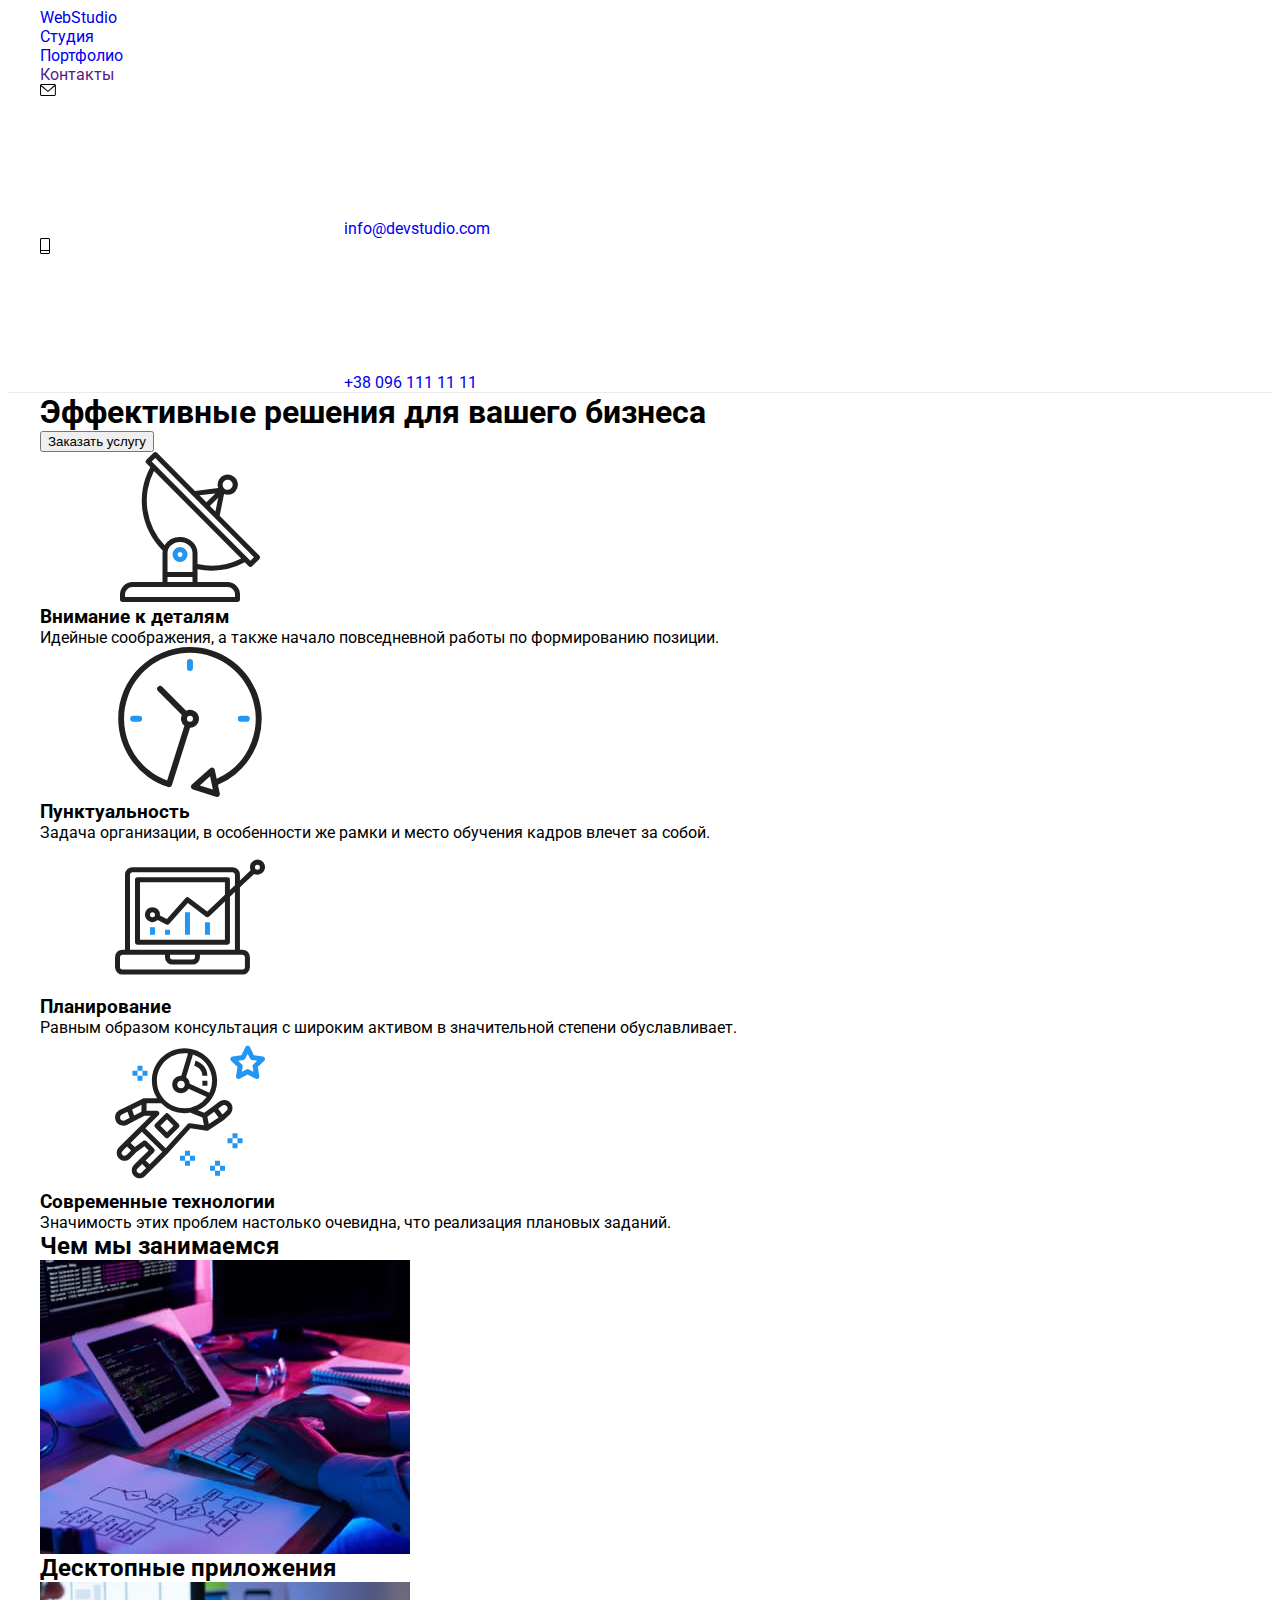
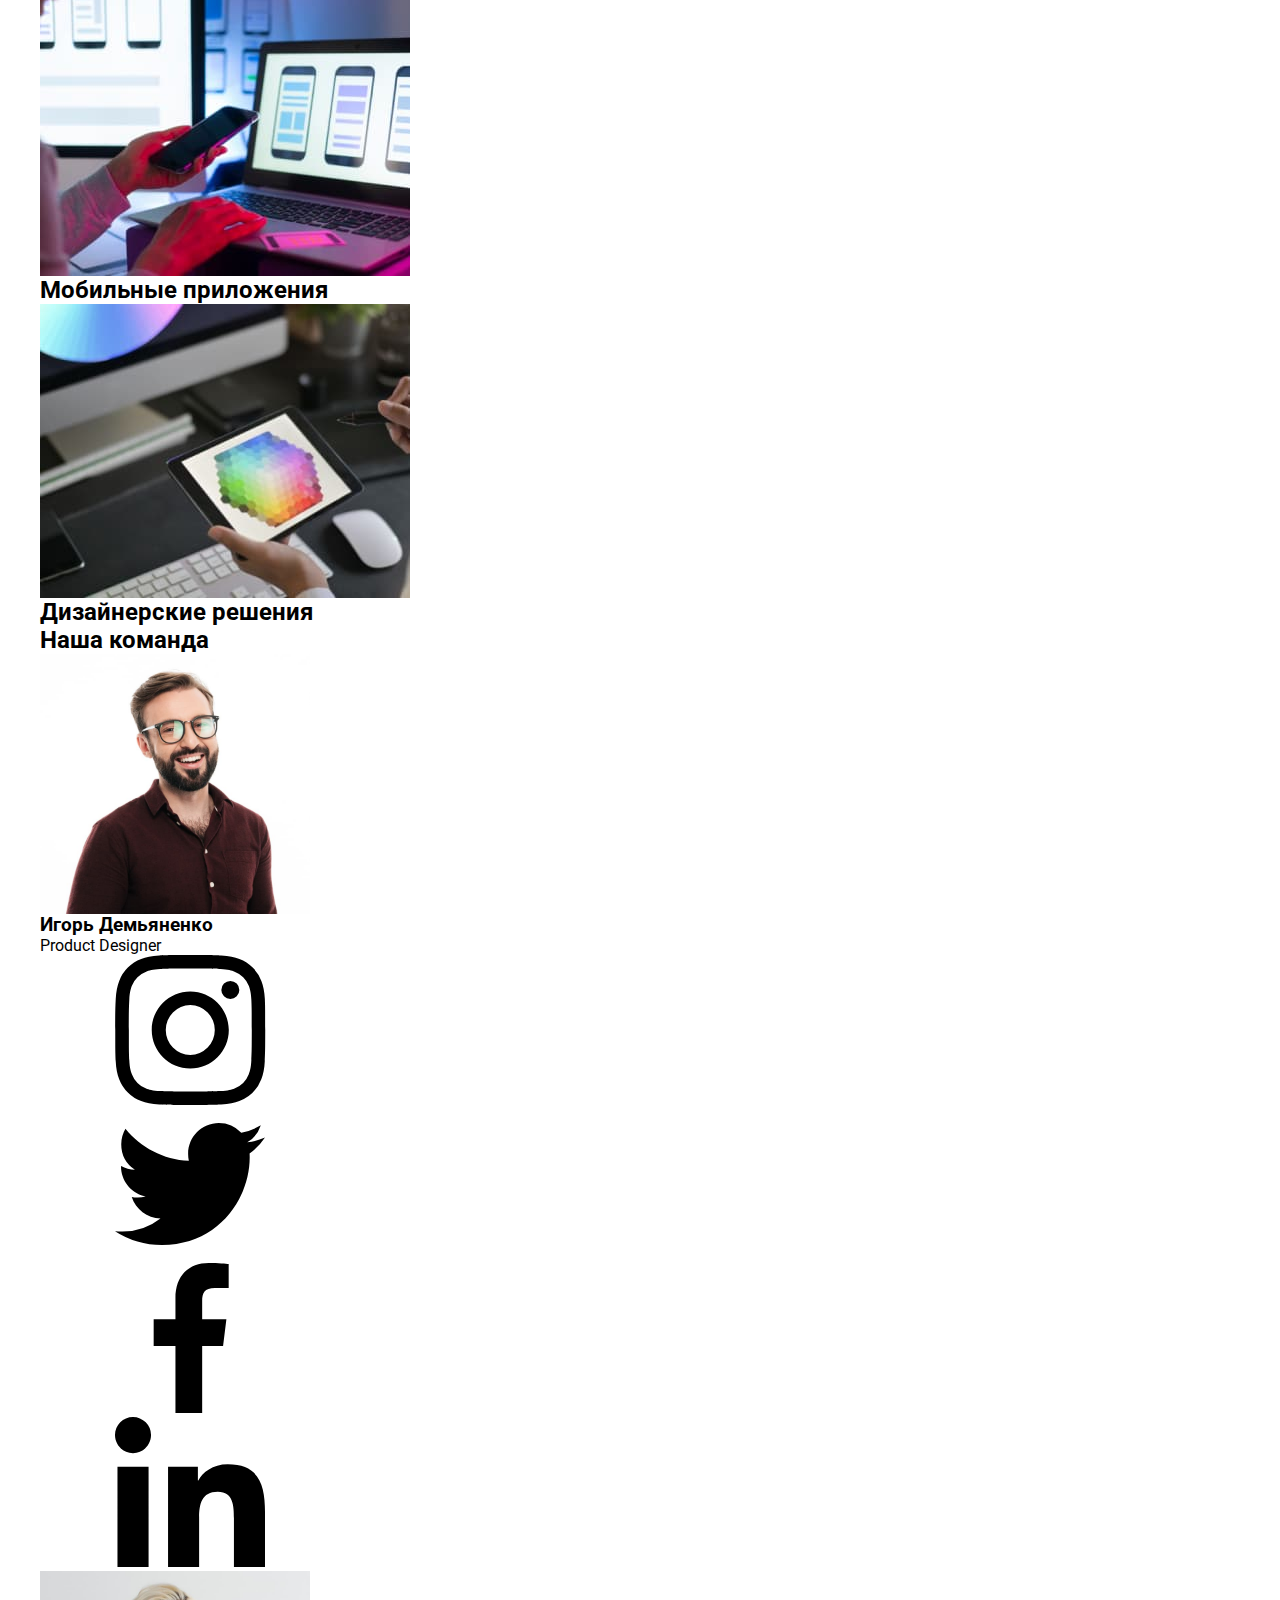
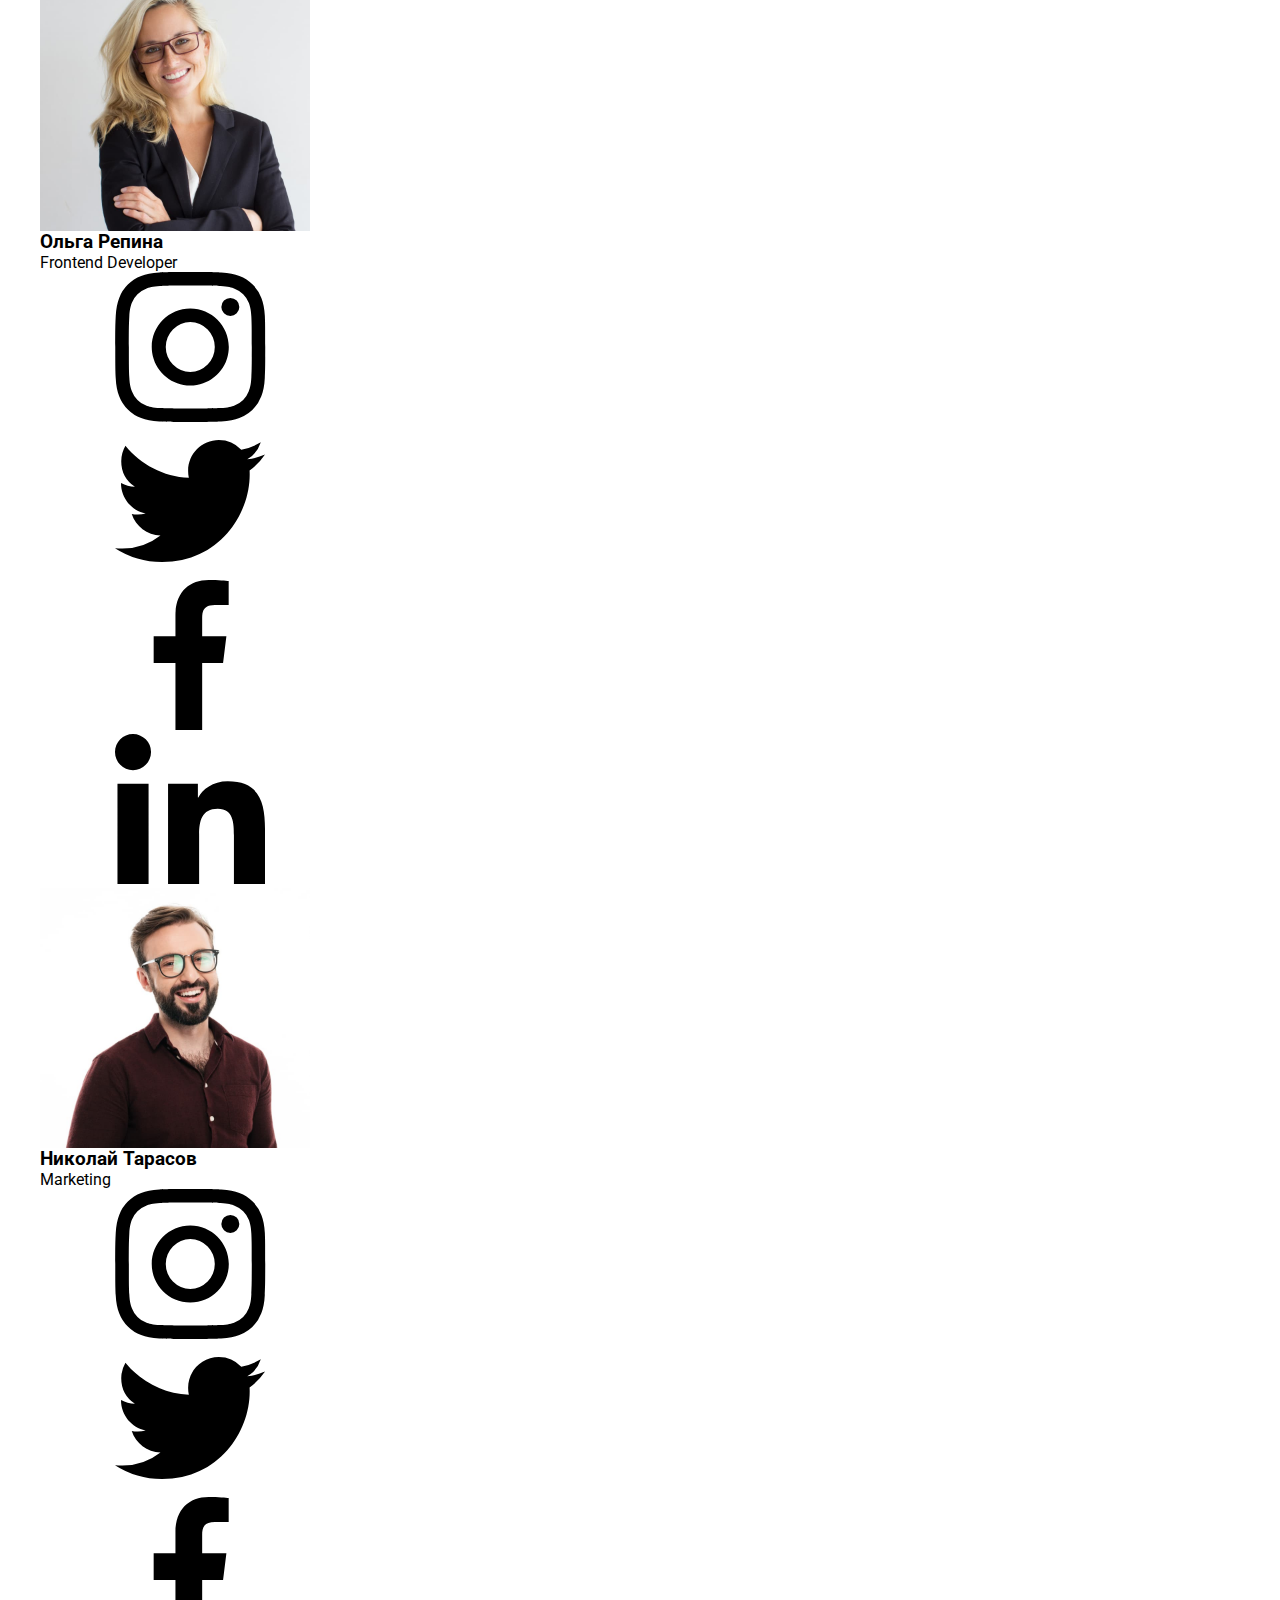
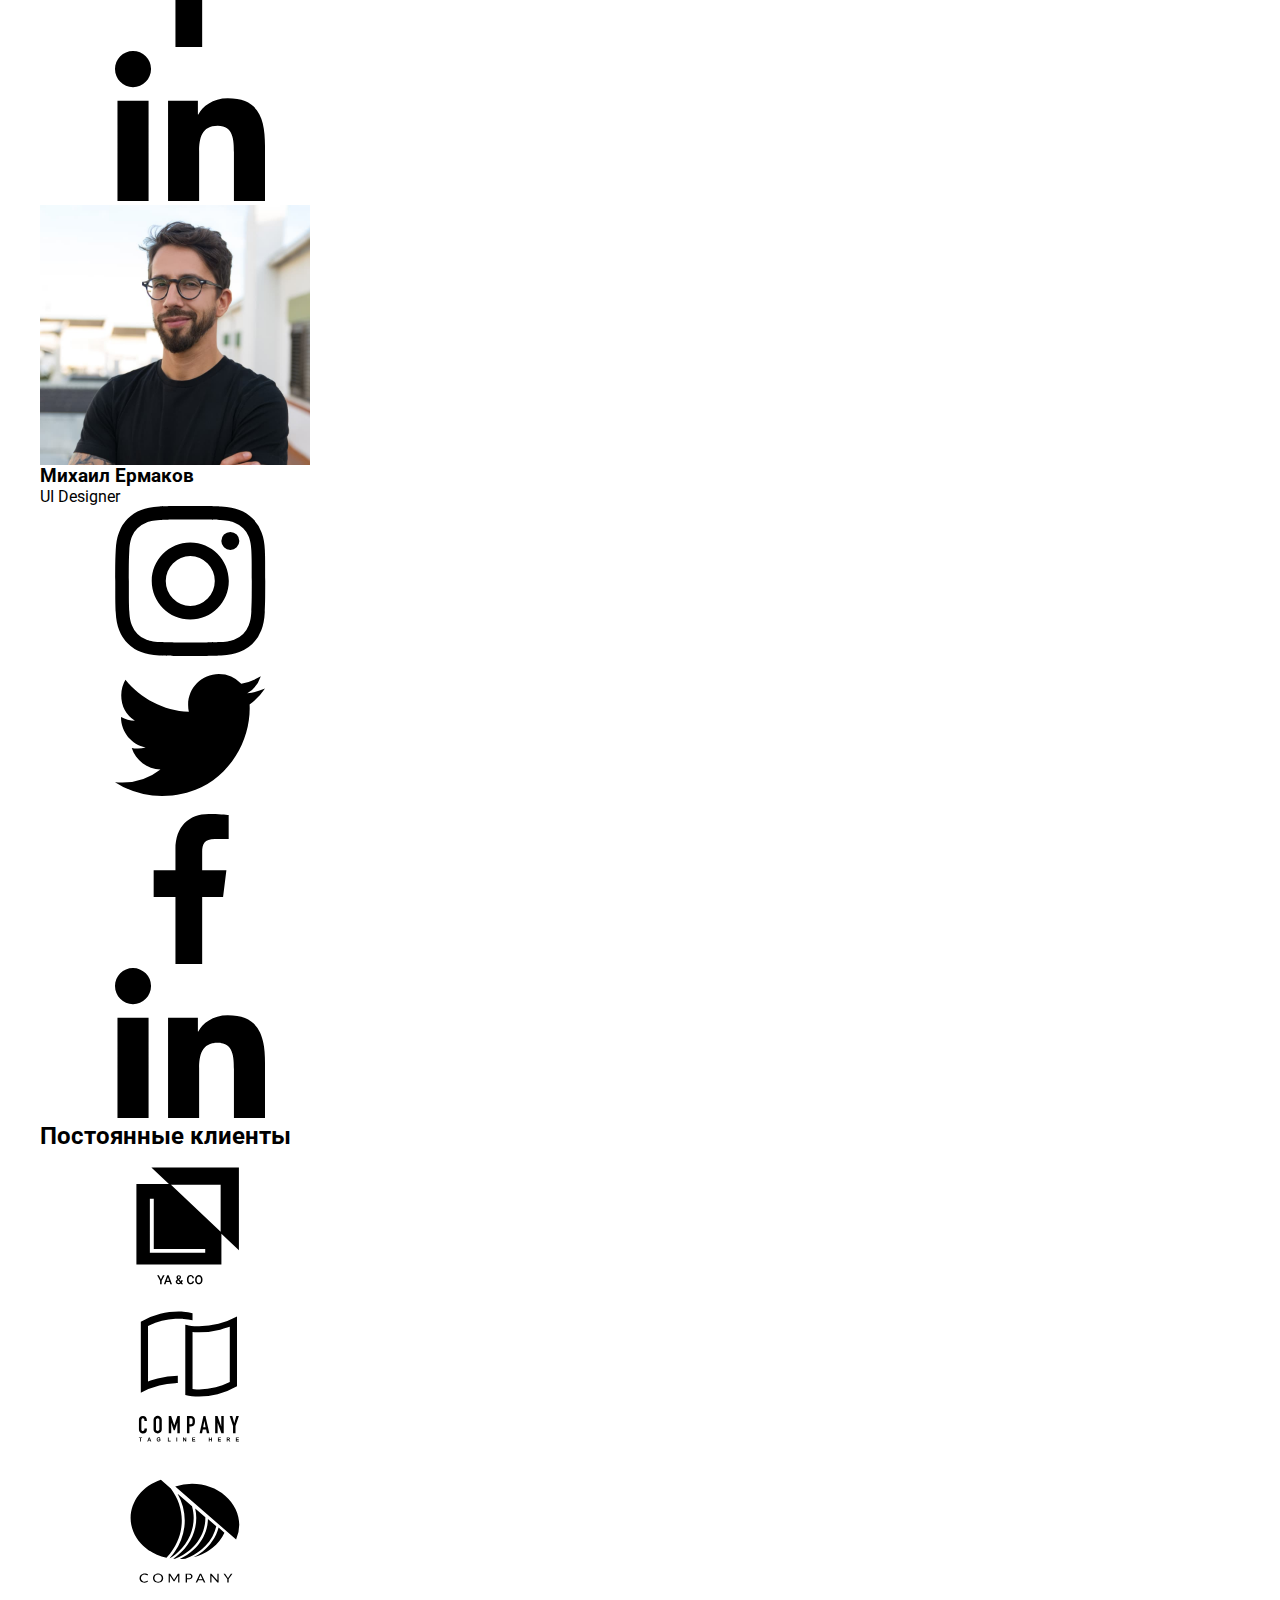
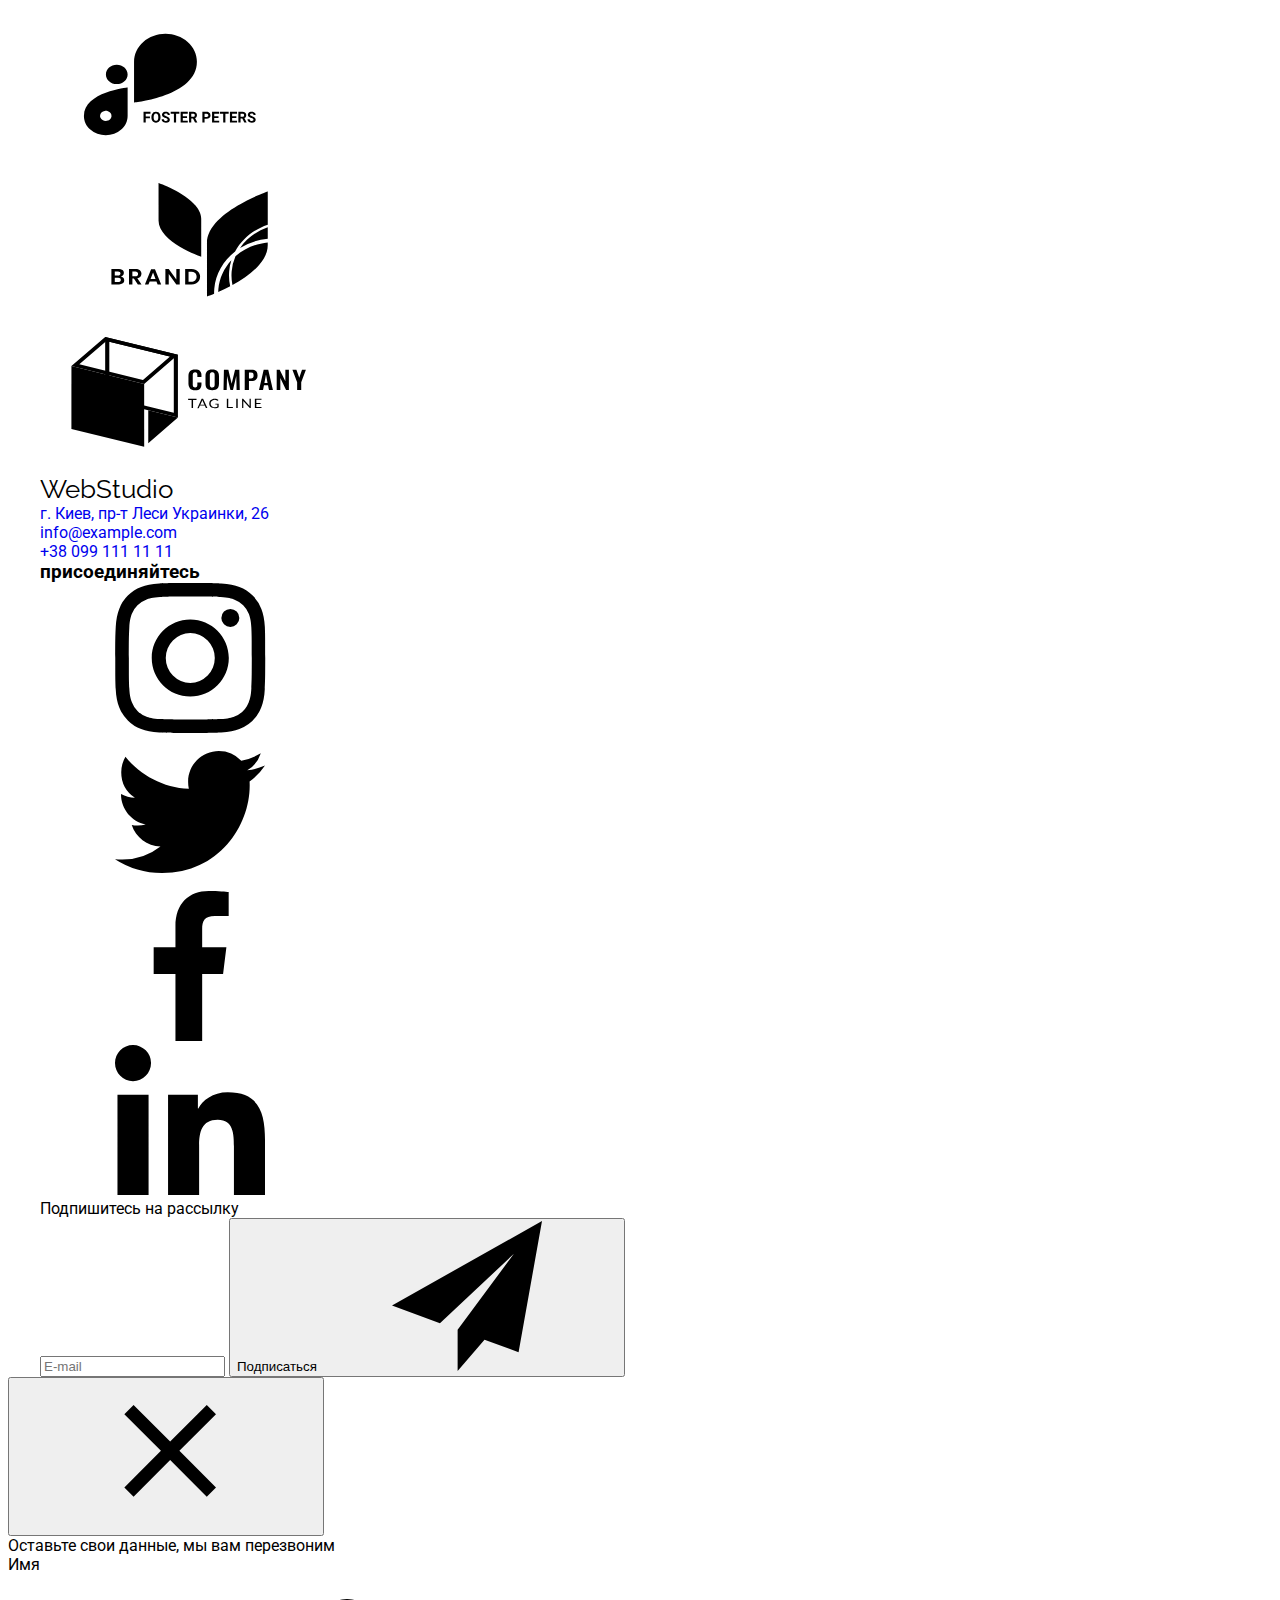
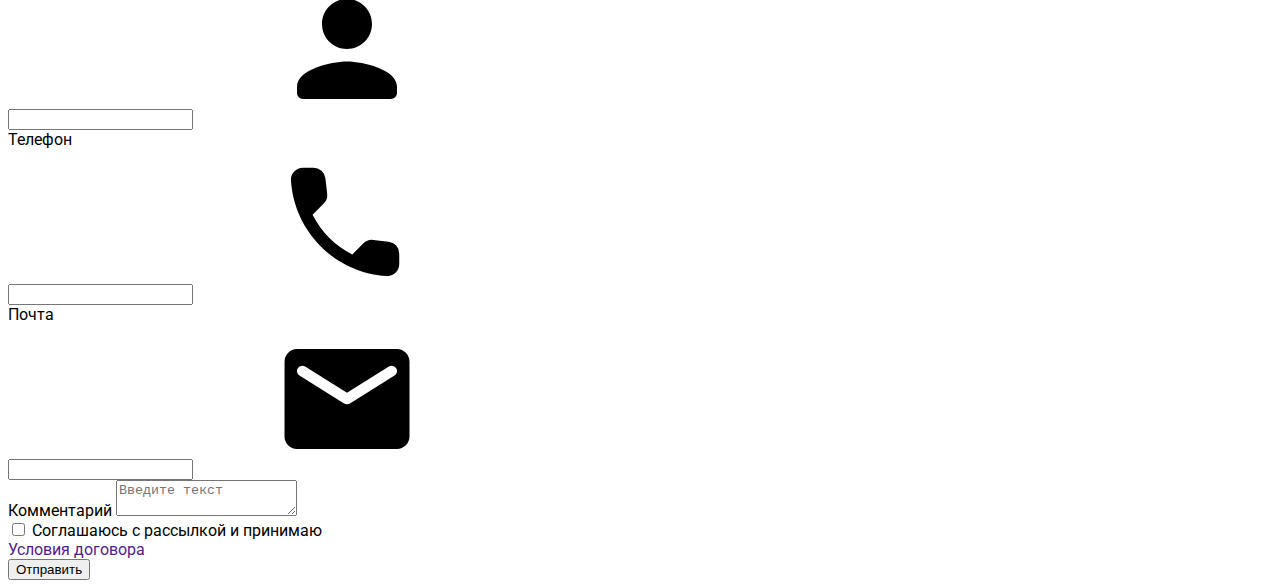
==== commit 47287479: "components" ====
--- a/index.html
+++ b/index.html
@@ -16,36 +16,42 @@
       crossorigin="anonymous"
       referrerpolicy="no-referrer"
     />
-    <link rel="stylesheet" href="./css/styles.css" />
+    <link rel="stylesheet" href="./css/main.min.css" />
   </head>
   <body>
-    <header>
+    <header class="header">
       <div class="container">
-        <div class="header-nav header">
-          <nav class="main-nav">
-            <a href="./index.html" class="logo text"
-              >Web<span class="logo-two text">Studio</span></a
+        <div class="header__header-nav">
+          <nav class="header__main-nav">
+            <a href="./index.html" class="header__logo header__text"
+              >Web<span class="header__logo-two header__text">Studio</span></a
             >
-            <ul class="site-nav">
-              <li class="item"><a href="./index.html" class="current item-link">Студия</a></li>
-              <li class="item"><a href="./portfolio.html" class="item-link">Портфолио</a></li>
-              <li class="item"><a href="" class="item-link">Контакты</a></li>
+            <ul class="header__site-nav">
+              <li class="header__item">
+                <a href="./index.html" class="current header__item-link">Студия</a>
+              </li>
+              <li class="header__item">
+                <a href="./portfolio.html" class="header__item-link">Портфолио</a>
+              </li>
+              <li class="header__item"><a href="" class="header__item-link">Контакты</a></li>
             </ul>
           </nav>
-          <ul class="header-contact-list">
-            <li class="item">
-              <a href="mailto:info@devstudio.com" class="mail">
-                <svg class="icon-mail">
-                  <use href="./images/icons.svg#icon-mail"></use>
+          <ul class="header__header-contact-list">
+            <li class="header__item">
+              <a href="mailto:info@devstudio.com" class="header__mail"
+                ><svg class="header__icon-mail">
+                  <use href="./images/icons.svg#icon-mail" width="16" height="12"></use>
                 </svg>
+
                 info@devstudio.com</a
               >
             </li>
-            <li class="item">
-              <a href="tel:+380961111111" class="phone">
-                <svg class="icon-phone">
+            <li class="header__item">
+              <a href="tel:+380961111111" class="header__phone"
+                ><svg class="header__icon-phone">
                   <use href="./images/icons.svg#icon-phone" width="10" height="16"></use>
                 </svg>
+
                 +38 096 111 11 11</a
               >
             </li>
--- a/css/main.min.css
+++ b/css/main.min.css
@@ -0,0 +1,2 @@
+.visually-hidden{position:absolute;width:1px;height:1px;margin:-1px;border:0;padding:0;white-space:nowrap;-webkit-clip-path:inset(100%);clip-path:inset(100%);clip:rect(0 0 0 0);overflow:hidden}h1,h2,h3,h4,h5,h6,p{margin:0}ul{list-style:none;padding-left:0px;margin:0}a{display:block;text-decoration:none;font-style:normal}img{display:block;max-width:100%}.hidden{display:none;margin-top:0px;margin-bottom:0px}body{background-color:var(--bg-color);font-family:'Roboto', sans-serif}.container{width:1200px;padding-right:15px;padding-left:15px;margin-left:auto;margin-right:auto}.header-nav{display:-webkit-box;display:-ms-flexbox;display:flex;text-align:center}.main-nav{display:-webkit-box;display:-ms-flexbox;display:flex;-webkit-box-align:center;-ms-flex-align:center;align-items:center;padding:0;margin-right:auto}.site-nav{font-weight:500;font-size:14px;line-height:1.17;display:-webkit-box;display:-ms-flexbox;display:flex}.site-nav .current{color:var(--accent-color);position:relative}.current::after{content:'';position:absolute;bottom:-3px;display:block;width:100%;height:4px;background-color:var(--accent-color);border-radius:2px}.site-nav .item:not(:last-child){margin-right:50px}.site-nav a{display:inline-block;padding-top:32px;padding-bottom:32px;color:var(--title-text-color)}.header-contact-list{display:-webkit-box;display:-ms-flexbox;display:flex;-webkit-box-align:center;-ms-flex-align:center;align-items:center;line-height:1.17;font-size:14px;font-weight:500;letter-spacing:0.02em}.header-contact-list .item+.item{margin-left:50px}.header-contact-list a{display:-webkit-inline-box;display:-ms-inline-flexbox;display:inline-flex;-webkit-box-align:center;-ms-flex-align:center;align-items:center;padding-top:32px;padding-bottom:32px;margin-bottom:0;color:var(--text-color);-webkit-transition:color 250ms cubic-bezier(0.4, 0, 0.2, 1);transition:color 250ms cubic-bezier(0.4, 0, 0.2, 1)}.header-contact-list .mail:hover,.header-contact-list .mail:focus{fill:var(--accent-color)}.header-contact-list .phone:hover,.header-contact-list .phone:focus{fill:var(--accent-color)}.icon-mail{margin-right:10px;width:18px;height:18px;-webkit-transition:fill 250ms cubic-bezier(0.4, 0, 0.2, 1);transition:fill 250ms cubic-bezier(0.4, 0, 0.2, 1)}.icon-phone{width:10px;height:16px;margin-right:10px;-webkit-transition:fill 250ms cubic-bezier(0.4, 0, 0.2, 1);transition:fill 250ms cubic-bezier(0.4, 0, 0.2, 1)}header{border-bottom:1px solid #ececec}.logo{color:var(--accent-color);font-family:'Raleway', sans-serif;font-size:26px}.main-nav .logo{margin-right:93px;padding-top:24px;padding-bottom:24px}.logo-two{color:#000000;font-family:'Raleway', sans-serif;font-size:26px}.logo-three{color:var(--bg-color)}.main-nav .text{line-height:1.38}.footer .text{line-height:1.17}.header a:hover,.header a:focus,.footer a:hover,.footer a:focus{color:var(--accent-color)}
+/*# sourceMappingURL=main.min.css.map */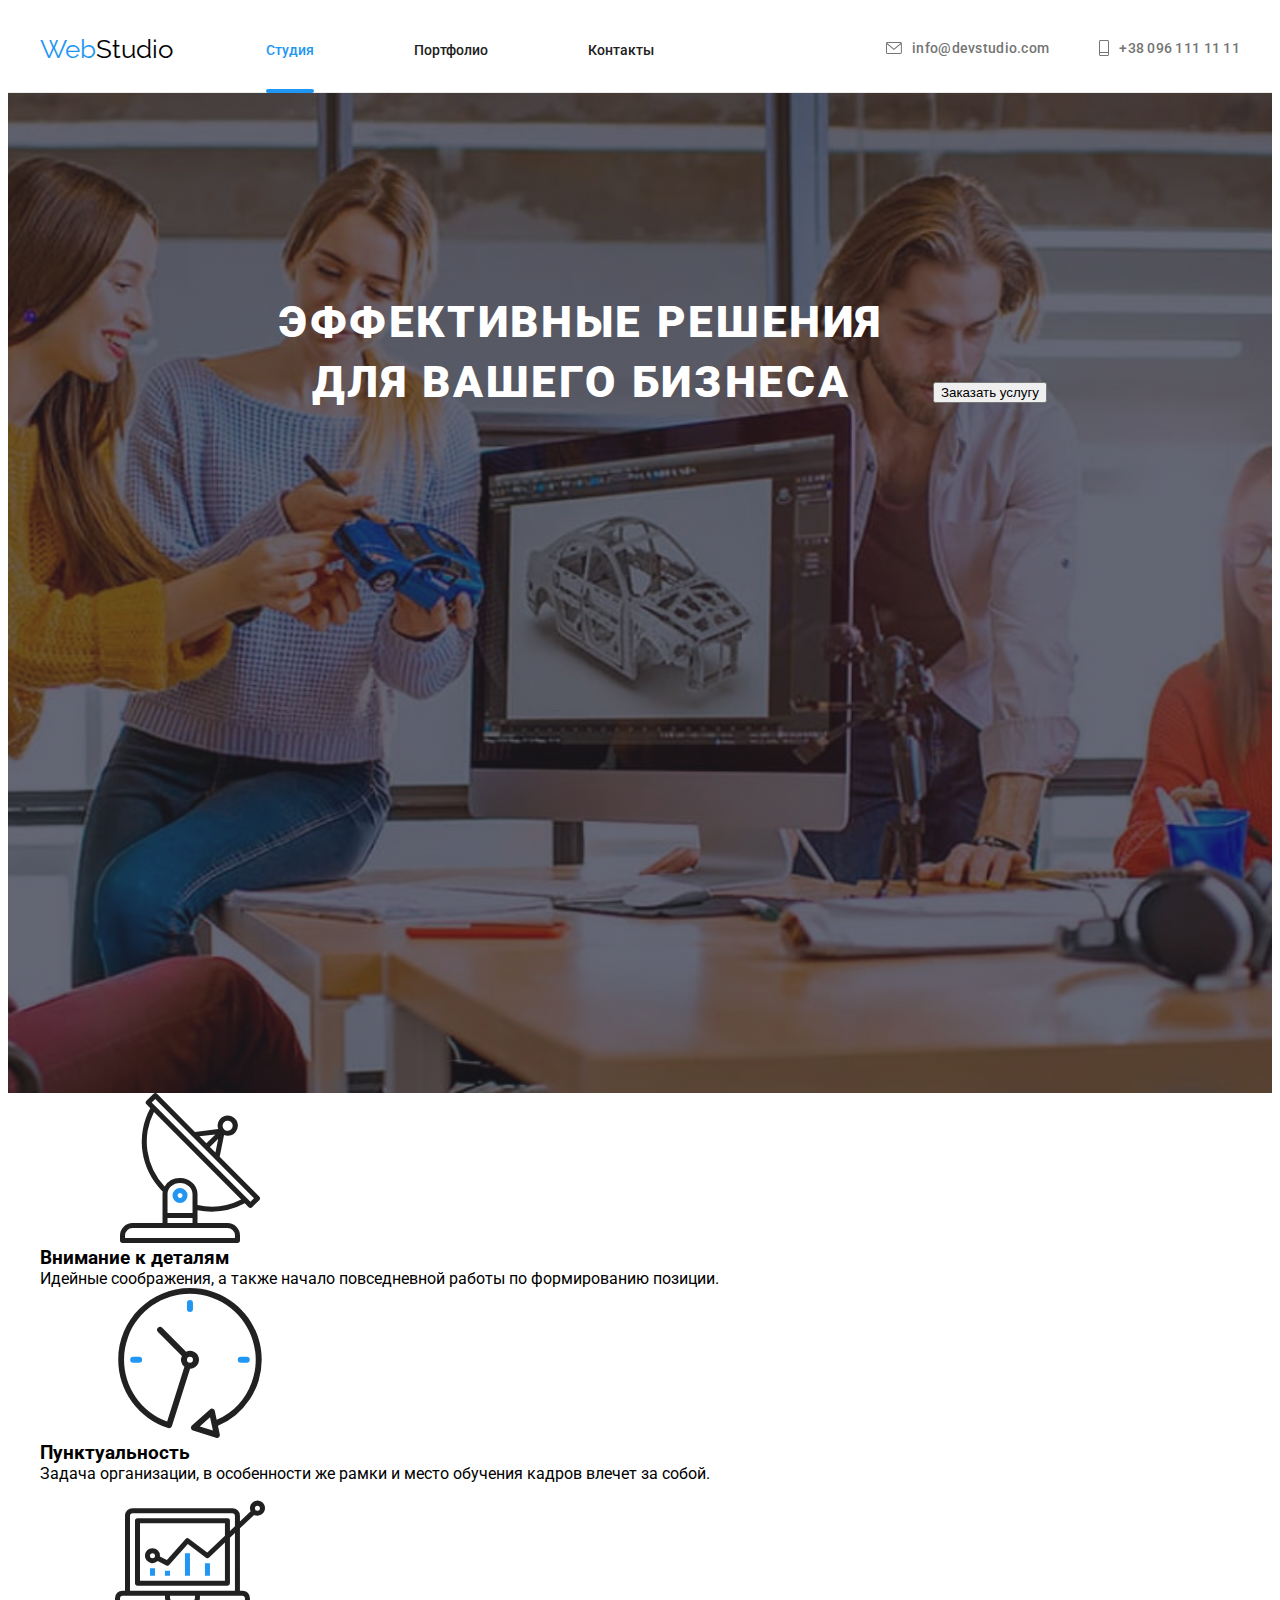
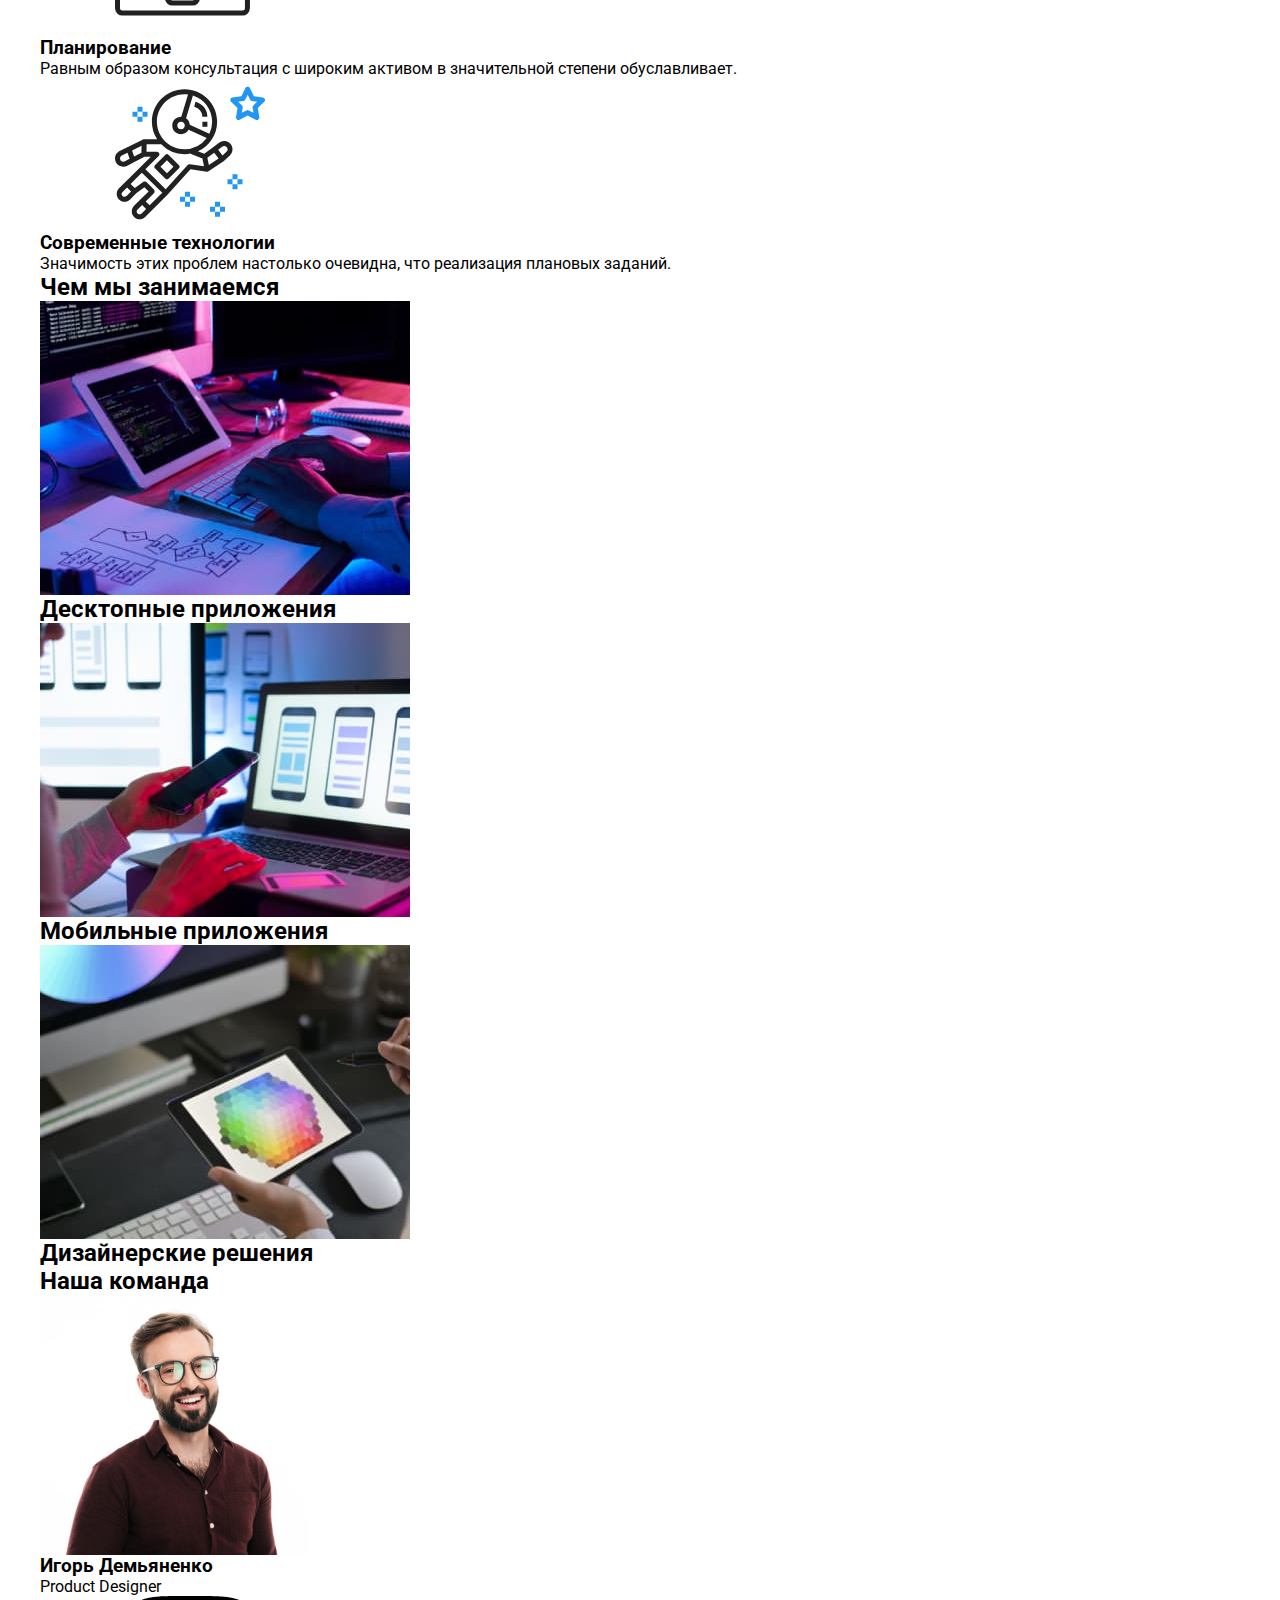
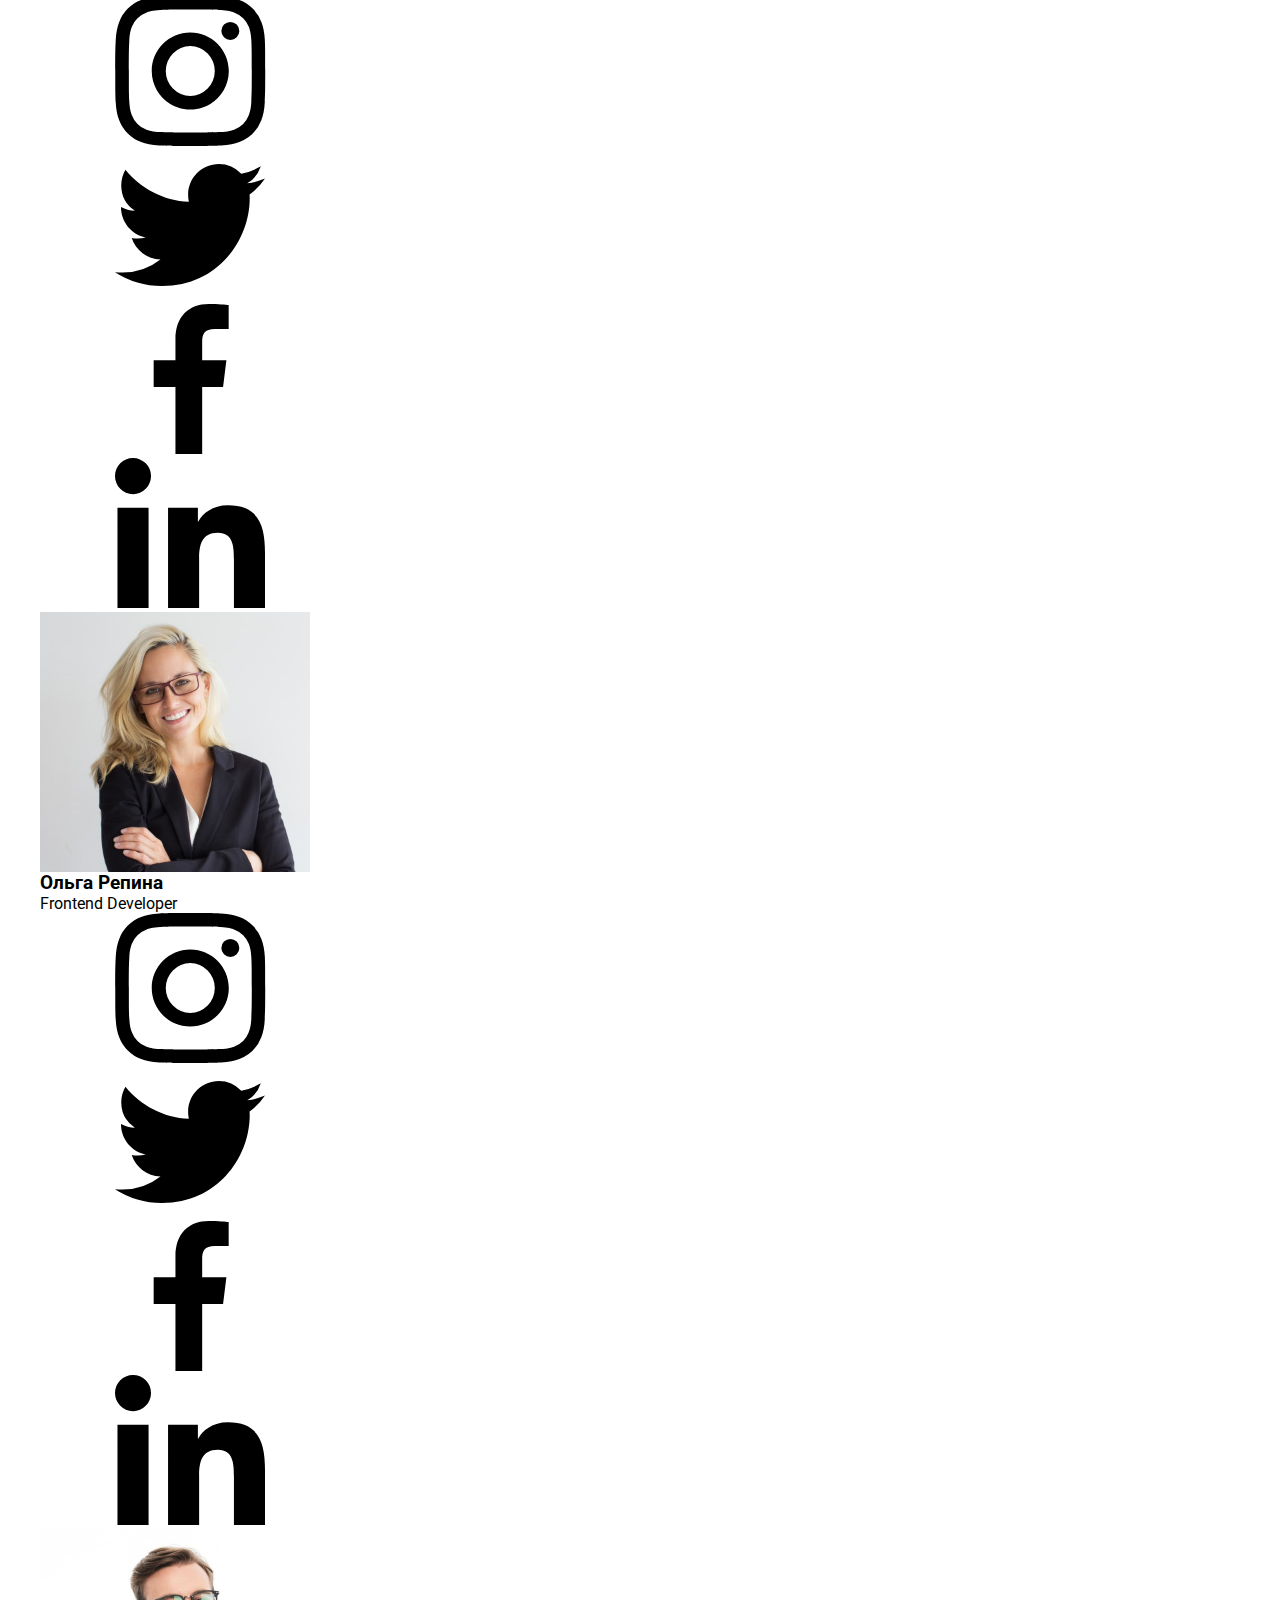
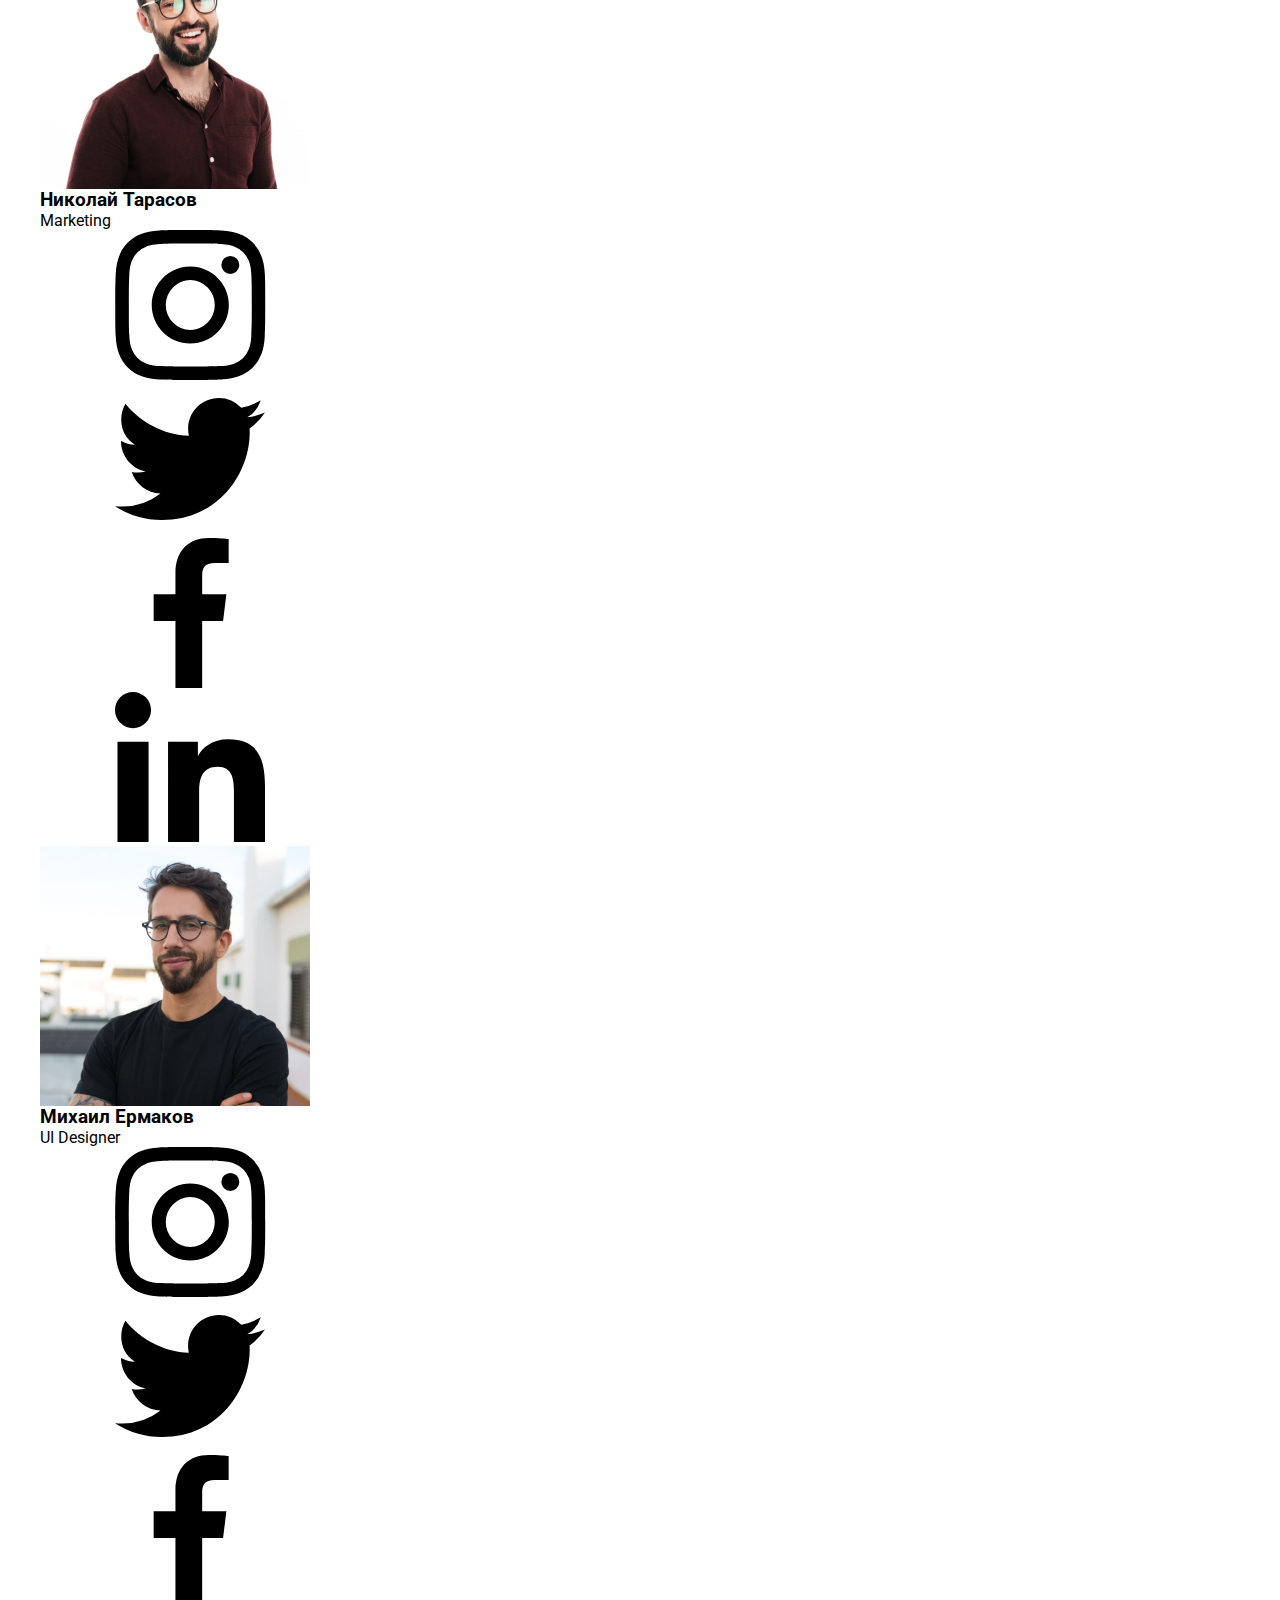
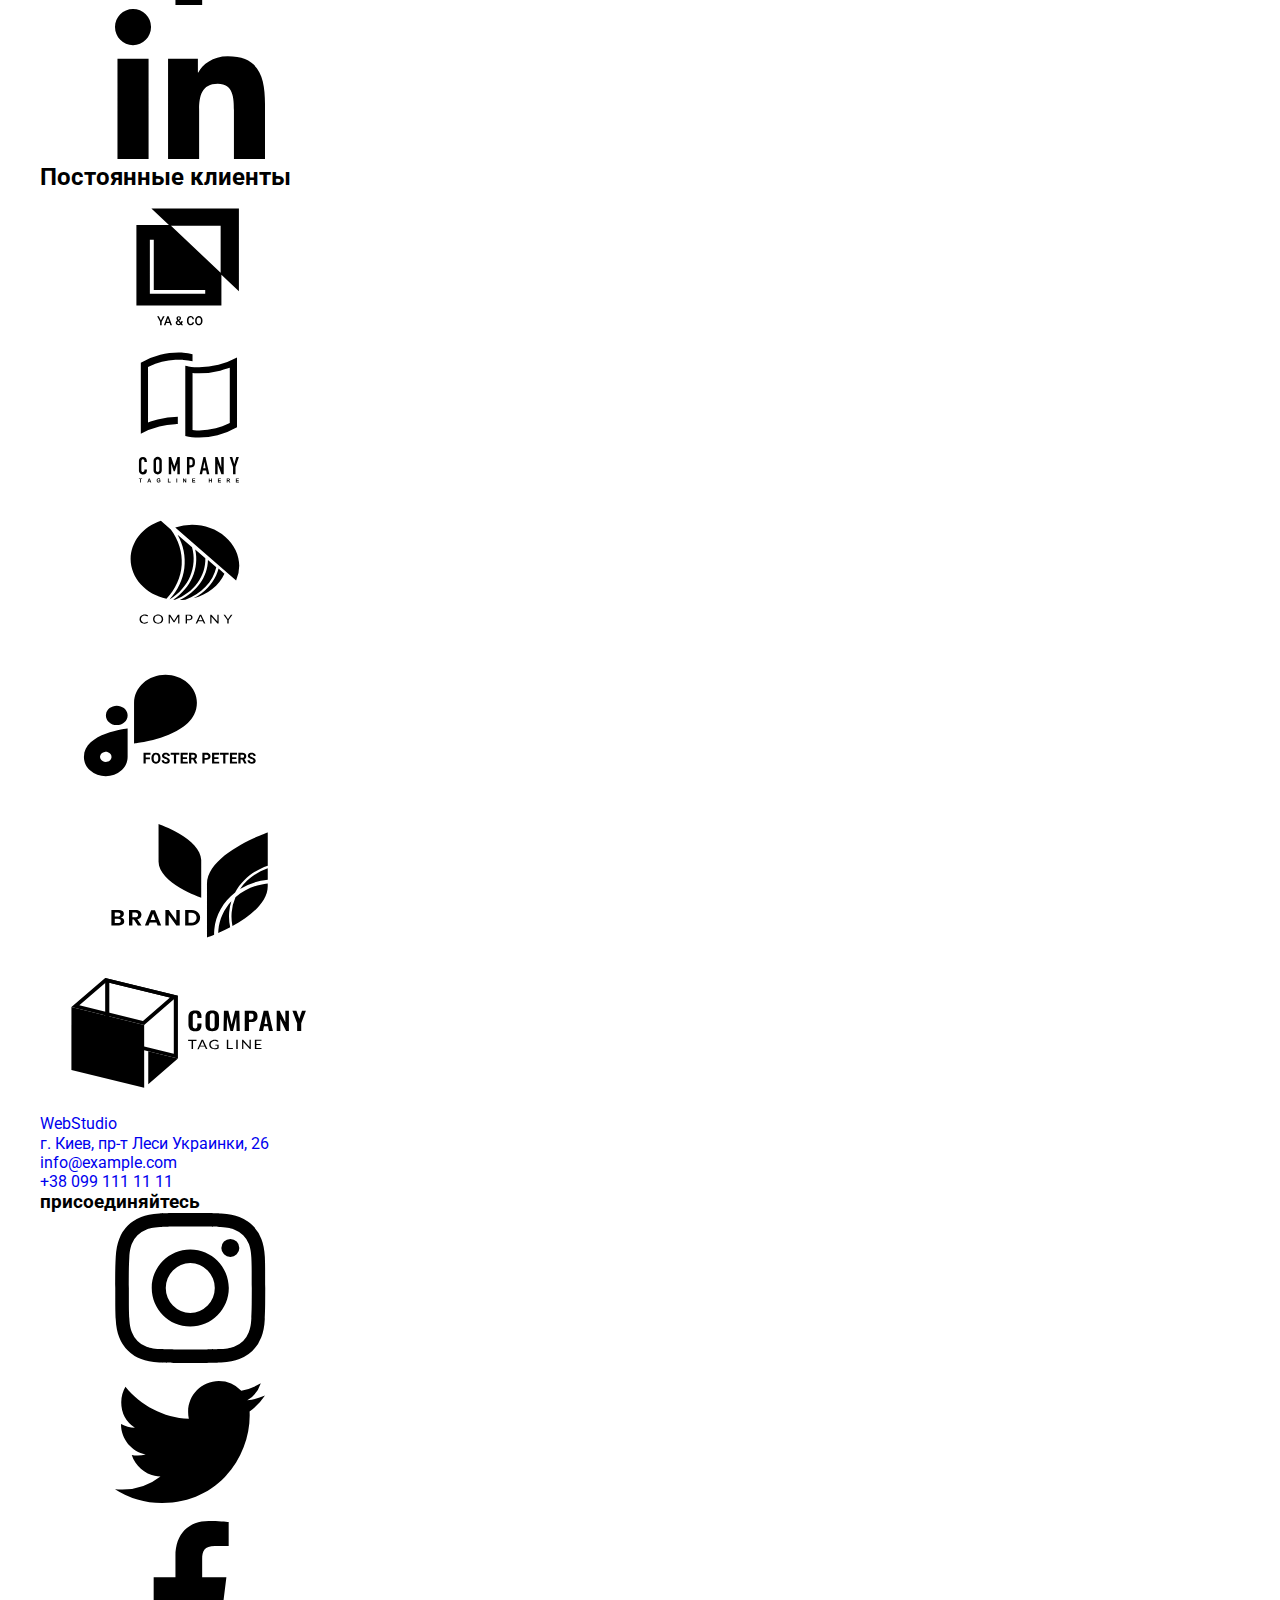
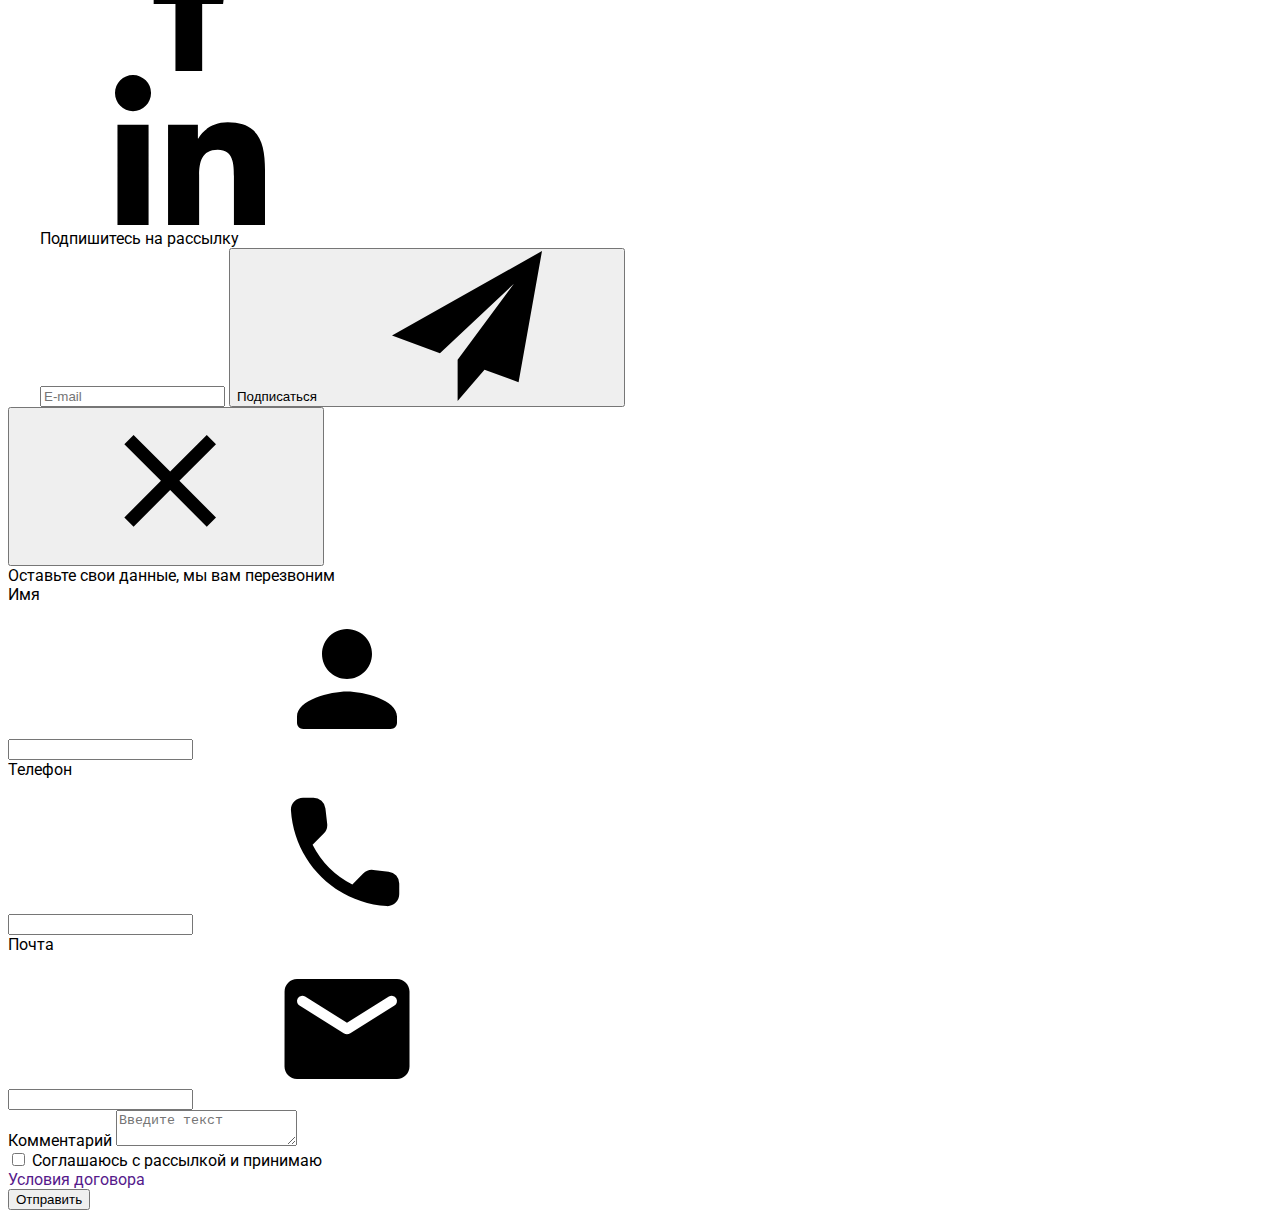
==== commit 253e7ee3: "header" ====
--- a/index.html
+++ b/index.html
@@ -51,7 +51,6 @@
                 ><svg class="header__icon-phone">
                   <use href="./images/icons.svg#icon-phone" width="10" height="16"></use>
                 </svg>
-
                 +38 096 111 11 11</a
               >
             </li>
@@ -62,47 +61,53 @@
     <main>
       <section class="hero">
         <div class="container">
-          <h1 class="hero-title">Эффективные решения для вашего бизнеса</h1>
+          <h1 class="hero__title">Эффективные решения для вашего бизнеса</h1>
           <button data-modal-open type="button" class="primary-btn">Заказать услугу</button>
         </div>
       </section>
       <section class="features">
         <div class="container">
           <h2 class="visually-hidden">скрытый заголовок h2</h2>
-          <ul class="features-list">
-            <li class="item">
-              <div class="features-icons">
-                <svg class="icons"><use href="./images/icons.svg#icon-antenna"></use></svg>
-              </div>
-              <h3 class="feature-title">Внимание к деталям</h3>
-              <p class="feature-description">
+          <ul class="features__list">
+            <li class="features__item">
+              <div class="features__icons-set">
+                <svg class="features__icons">
+                  <use href="./images/icons.svg#icon-antenna"></use>
+                </svg>
+              </div>
+              <h3 class="features__title">Внимание к деталям</h3>
+              <p class="features__description">
                 Идейные соображения, а также начало повседневной работы по формированию позиции.
               </p>
             </li>
-            <li class="item">
-              <div class="features-icons">
-                <svg class="icons"><use href="./images/icons.svg#icon-clock"></use></svg>
-              </div>
-              <h3 class="feature-title">Пунктуальность</h3>
-              <p class="feature-description">
+            <li class="features__item">
+              <div class="features__icons-set">
+                <svg class="features__icons"><use href="./images/icons.svg#icon-clock"></use></svg>
+              </div>
+              <h3 class="features__title">Пунктуальность</h3>
+              <p class="features__description">
                 Задача организации, в особенности же рамки и место обучения кадров влечет за собой.
               </p>
             </li>
-            <li class="item">
-              <div class="features-icons">
-                <svg class="icons"><use href="./images/icons.svg#icon-diagram"></use></svg>
-              </div>
-              <h3 class="feature-title">Планирование</h3>
-              <p class="feature-description">
+            <li class="features__item">
+              <div class="features__icons-set">
+                <svg class="features__icons">
+                  <use href="./images/icons.svg#icon-diagram"></use>
+                </svg>
+              </div>
+              <h3 class="features__title">Планирование</h3>
+              <p class="features__description">
                 Равным образом консультация с широким активом в значительной степени обуславливает.
               </p>
             </li>
-            <li class="item">
-              <div class="features-icons">
-                <svg class="icons"><use href="./images/icons.svg#icon-astronaut"></use></svg>
-              </div>
-              <h3 class="feature-title">Современные технологии</h3>
-              <p class="feature-description">
+            <li class="features__item">
+              <div class="features__icons-set">
+                <svg class="features__icons">
+                  <use href="./images/icons.svg#icon-astronaut"></use>
+                </svg>
+              </div>
+              <h3 class="features__title">Современные технологии</h3>
+              <p class="features__description">
                 Значимость этих проблем настолько очевидна, что реализация плановых заданий.
               </p>
             </li>
@@ -111,27 +116,27 @@
       </section>
       <section class="we-do">
         <div class="container">
-          <h2 class="we-do-title">Чем мы занимаемся</h2>
-          <ul class="we-do-foto">
-            <li class="item">
-              <div class="label">
+          <h2 class="we-do__title">Чем мы занимаемся</h2>
+          <ul class="we-do__foto">
+            <li class="we-do__item">
+              <div class="we-do__label">
                 <img src="./images/box1.jpg" alt="набираем код" width="370" />
 
-                <h2 class="label-txt">Десктопные приложения</h2>
-              </div>
-            </li>
-            <li class="item">
-              <div class="label">
+                <h2 class="we-do__txt">Десктопные приложения</h2>
+              </div>
+            </li>
+            <li class="we-do__item">
+              <div class="we-do__label">
                 <img src="./images/box2.jpg" alt="набираем код" width="370" />
 
-                <h2 class="label-txt">Мобильные приложения</h2>
-              </div>
-            </li>
-            <li class="item">
-              <div class="label">
+                <h2 class="we-do__txt">Мобильные приложения</h2>
+              </div>
+            </li>
+            <li class="we-do__item">
+              <div class="we-do__label">
                 <img src="./images/box3.jpg" alt="набираем код" width="370" />
 
-                <h2 class="label-txt">Дизайнерские решения</h2>
+                <h2 class="we-do__txt">Дизайнерские решения</h2>
               </div>
             </li>
           </ul>
@@ -139,63 +144,63 @@
       </section>
       <section class="our-team">
         <div class="container">
-          <h2 class="our-team-title">Наша команда</h2>
-          <ul class="our-team-foto">
-            <li class="team-item">
+          <h2 class="our-team__title">Наша команда</h2>
+          <ul class="our-team__foto">
+            <li class="our-team__item">
               <img src="./images/img-3.jpg" alt="фотография" width="270" />
-              <div class="card-team-content">
-                <h3 class="our-team-name">Игорь Демьяненко</h3>
-                <p class="our-team-prof">Product Designer</p>
-
-                <ul class="our-team-links">
-                  <li class="link">
+              <div class="our-team__card-content">
+                <h3 class="our-team__name">Игорь Демьяненко</h3>
+                <p class="our-team__prof">Product Designer</p>
+
+                <ul class="our-team__links-set">
+                  <li class="our-team__link">
                     <a
                       href="https://www.instagram.com/"
                       target="_blank"
                       rel="noopener noreferrer"
-                      class="bg-link"
+                      class="our-team__bg-link"
                       aria-label="Instagram link"
                     >
-                      <svg class="social-link">
+                      <svg class="our-team__social-link">
                         <use href="./images/icons.svg#icon-instagram"></use>
                       </svg>
                     </a>
                   </li>
-                  <li class="link">
+                  <li class="our-team__link">
                     <a
                       href="https://twitter.com/"
                       target="_blank"
                       rel="noopener noreferrer"
-                      class="bg-link"
+                      class="our-team__bg-link"
                       aria-label="Twitter link"
                     >
-                      <svg class="social-link">
+                      <svg class="our-team__social-link">
                         <use href="./images/icons.svg#icon-twitter"></use>
                       </svg>
                     </a>
                   </li>
-                  <li class="link">
+                  <li class="our-team__link">
                     <a
                       href="https://www.facebook.com/"
                       target="_blank"
                       rel="noopener noreferrer"
-                      class="bg-link"
+                      class="our-team__bg-link"
                       aria-label="Meta link"
                     >
-                      <svg class="social-link">
+                      <svg class="our-team__social-link">
                         <use href="./images/icons.svg#icon-facebook"></use>
                       </svg>
                     </a>
                   </li>
-                  <li class="link">
+                  <li class="our-team__link">
                     <a
                       href="https://www.linkedin.com/"
                       target="_blank"
                       rel="noopener noreferrer"
-                      class="bg-link"
+                      class="our-team__bg-link"
                       aria-label="Linkedin link"
                     >
-                      <svg class="social-link">
+                      <svg class="our-team__social-link">
                         <use href="./images/icons.svg#icon-linkedin"></use>
                       </svg>
                     </a>
@@ -203,37 +208,37 @@
                 </ul>
               </div>
             </li>
-            <li class="team-item">
+            <li class="our-team__item">
               <img src="./images/img-2.jpg" alt="фотография" width="270" />
-              <div class="card-team-content">
-                <h3 class="our-team-name">Ольга Репина</h3>
-                <p class="our-team-prof">Frontend Developer</p>
-
-                <ul class="our-team-links">
-                  <li class="link">
-                    <a href="" class="bg-link">
-                      <svg class="social-link">
+              <div class="our-team__card-content">
+                <h3 class="our-team__name">Ольга Репина</h3>
+                <p class="our-team__prof">Frontend Developer</p>
+
+                <ul class="our-team__links-set">
+                  <li class="our-team__link">
+                    <a href="" class="our-team__bg-link">
+                      <svg class="our-team__social-link">
                         <use href="./images/icons.svg#icon-instagram"></use>
                       </svg>
                     </a>
                   </li>
-                  <li class="link">
-                    <a href="" class="bg-link">
-                      <svg class="social-link">
+                  <li class="our-team__link">
+                    <a href="" class="our-team__bg-link">
+                      <svg class="our-team__social-link">
                         <use href="./images/icons.svg#icon-twitter"></use>
                       </svg>
                     </a>
                   </li>
-                  <li class="link">
-                    <a href="" class="bg-link">
-                      <svg class="social-link">
+                  <li class="our-team__link">
+                    <a href="" class="our-team__bg-link">
+                      <svg class="our-team__social-link">
                         <use href="./images/icons.svg#icon-facebook"></use>
                       </svg>
                     </a>
                   </li>
-                  <li class="link">
-                    <a href="" class="bg-link">
-                      <svg class="social-link">
+                  <li class="our-team__link">
+                    <a href="" class="our-team__bg-link">
+                      <svg class="our-team__social-link">
                         <use href="./images/icons.svg#icon-linkedin"></use>
                       </svg>
                     </a>
@@ -241,37 +246,37 @@
                 </ul>
               </div>
             </li>
-            <li class="team-item">
+            <li class="our-team__item">
               <img src="./images/img-3.jpg" alt="фотография" width="270" />
-              <div class="card-team-content">
-                <h3 class="our-team-name">Николай Тарасов</h3>
-                <p class="our-team-prof">Marketing</p>
-
-                <ul class="our-team-links">
-                  <li class="link">
-                    <a href="" class="bg-link">
-                      <svg class="social-link">
+              <div class="our-team__card-content">
+                <h3 class="our-team__name">Николай Тарасов</h3>
+                <p class="our-team__prof">Marketing</p>
+
+                <ul class="our-team__links-set">
+                  <li class="our-team__link">
+                    <a href="" class="our-team__bg-link">
+                      <svg class="our-team__social-link">
                         <use href="./images/icons.svg#icon-instagram"></use>
                       </svg>
                     </a>
                   </li>
-                  <li class="link">
-                    <a href="" class="bg-link">
-                      <svg class="social-link">
+                  <li class="our-team__link">
+                    <a href="" class="our-team__bg-link">
+                      <svg class="our-team__social-link">
                         <use href="./images/icons.svg#icon-twitter"></use>
                       </svg>
                     </a>
                   </li>
-                  <li class="link">
-                    <a href="" class="bg-link">
-                      <svg class="social-link">
+                  <li class="our-team__link">
+                    <a href="" class="our-team__bg-link">
+                      <svg class="our-team__social-link">
                         <use href="./images/icons.svg#icon-facebook"></use>
                       </svg>
                     </a>
                   </li>
-                  <li class="link">
-                    <a href="" class="bg-link">
-                      <svg class="social-link">
+                  <li class="our-team__link">
+                    <a href="" class="our-team__bg-link">
+                      <svg class="our-team__social-link">
                         <use href="./images/icons.svg#icon-linkedin"></use>
                       </svg>
                     </a>
@@ -279,37 +284,37 @@
                 </ul>
               </div>
             </li>
-            <li class="team-item">
+            <li class="our-team__item">
               <img src="./images/img.jpg" alt="фотография" width="270" />
-              <div class="card-team-content">
-                <h3 class="our-team-name">Михаил Ермаков</h3>
-                <p class="our-team-prof">UI Designer</p>
-
-                <ul class="our-team-links">
-                  <li class="link">
-                    <a href="" class="bg-link">
-                      <svg class="social-link">
+              <div class="our-team__card-content">
+                <h3 class="our-team__name">Михаил Ермаков</h3>
+                <p class="our-team__prof">UI Designer</p>
+
+                <ul class="our-team__links-setour-team__">
+                  <li class="our-team__link">
+                    <a href="" class="our-team__bg-link">
+                      <svg class="our-team__social-link">
                         <use href="./images/icons.svg#icon-instagram"></use>
                       </svg>
                     </a>
                   </li>
-                  <li class="link">
-                    <a href="" class="bg-link">
-                      <svg class="social-link">
+                  <li class="our-team__link">
+                    <a href="" class="our-team__bg-link">
+                      <svg class="sour-team__ocial-link">
                         <use href="./images/icons.svg#icon-twitter"></use>
                       </svg>
                     </a>
                   </li>
-                  <li class="link">
-                    <a href="" class="bg-link">
-                      <svg class="social-link">
+                  <li class="our-team__link">
+                    <a href="" class="our-team__bg-link">
+                      <svg class="our-team__social-link">
                         <use href="./images/icons.svg#icon-facebook"></use>
                       </svg>
                     </a>
                   </li>
-                  <li class="link">
-                    <a href="" class="bg-link">
-                      <svg class="social-link">
+                  <li class="our-team__link">
+                    <a href="" class="our-team__bg-link">
+                      <svg class="our-team__social-link">
                         <use href="./images/icons.svg#icon-linkedin"></use>
                       </svg>
                     </a>
@@ -322,35 +327,35 @@
       </section>
       <section class="clients">
         <div class="container">
-          <h2 class="regular-clients">Постоянные клиенты</h2>
-          <ul class="our-clients">
-            <li class="item">
-              <svg class="icon">
+          <h2 class="clients__regular-clients">Постоянные клиенты</h2>
+          <ul class="clients__our-clients">
+            <li class="clients__item">
+              <svg class="clients__icon">
                 <use href="./images/icons.svg#icon-cl-1"></use>
               </svg>
             </li>
-            <li class="item">
-              <svg class="icon">
+            <li class="clients__item">
+              <svg class="clients__icon">
                 <use href="./images/icons.svg#icon-cl-2"></use>
               </svg>
             </li>
-            <li class="item">
-              <svg class="icon">
+            <li class="clients__item">
+              <svg class="clients__icon">
                 <use href="./images/icons.svg#icon-cl-3"></use>
               </svg>
             </li>
-            <li class="item">
-              <svg class="icon">
+            <li class="clients__item">
+              <svg class="clients__icon">
                 <use href="./images/icons.svg#icon-cl-4"></use>
               </svg>
             </li>
-            <li class="item">
-              <svg class="icon">
+            <li class="clients__item">
+              <svg class="clients__icon">
                 <use href="./images/icons.svg#icon-cl-5"></use>
               </svg>
             </li>
-            <li class="item">
-              <svg class="icon">
+            <li class="clients__item">
+              <svg class="clients__icon">
                 <use href="./images/icons.svg#icon-cl-6"></use>
               </svg>
             </li>
@@ -358,69 +363,75 @@
         </div>
       </section>
     </main>
-    <footer>
+    <footer class="footer">
       <div class="container">
-        <div class="footer-content">
-          <div class="footer">
-            <a href="./index.html" class="logo text"
-              >Web<span class="logo-three text">Studio</span></a
+        <div class="footer__content">
+          <div class="">
+            <a href="./index.html" class="footer__logo footer__text"
+              >Web<span class="footer__logo-three footer__text">Studio</span></a
             >
 
             <address>
-              <ul class="footer-contact-list">
-                <li class="footer-adress">
+              <ul class="footer__contact-list">
+                <li class="footer__adress">
                   <a href="https://goo.gl/maps/QL9woeG6s1fVLZXF6" target="blank"
                     >г. Киев, пр-т Леси Украинки, 26</a
                   >
                 </li>
-                <li class="footer-contact mail">
+                <li class="footer__contact footer__mail">
                   <a href="mailto:info@devstudio.com">info@example.com</a>
                 </li>
-                <li class="footer-contact tel">
+                <li class="footer__contact footer__tel">
                   <a href="tel:+380961111111">+38 099 111 11 11</a>
                 </li>
               </ul>
             </address>
           </div>
-          <div class="footer-join">
-            <h3 class="join">присоединяйтесь</h3>
-            <ul class="footer-links">
-              <li class="link">
-                <a href="" class="footer-bg-link">
-                  <svg class="footer-social-link">
+          <div class="footer__join">
+            <h3 class="footer__join-title">присоединяйтесь</h3>
+            <ul class="footer__links-set">
+              <li class="footer__link">
+                <a href="" class="footer__bg-link">
+                  <svg class="footer__social-link">
                     <use href="./images/icons.svg#icon-instagram"></use>
                   </svg>
                 </a>
               </li>
-              <li class="link">
-                <a href="" class="footer-bg-link">
-                  <svg class="footer-social-link">
+              <li class="footer__link">
+                <a href="" class="foote__bg-link">
+                  <svg class="footer__social-link">
                     <use href="./images/icons.svg#icon-twitter"></use>
                   </svg>
                 </a>
               </li>
-              <li class="link">
-                <a href="" class="footer-bg-link">
-                  <svg class="footer-social-link">
+              <li class="footer__link">
+                <a href="" class="footer__bg-link">
+                  <svg class="footer__social-link">
                     <use href="./images/icons.svg#icon-facebook"></use>
                   </svg>
                 </a>
               </li>
-              <li class="link">
-                <a href="" class="footer-bg-link">
-                  <svg class="footer-social-link">
+              <li class="footer__link">
+                <a href="" class="footer__bg-link">
+                  <svg class="footer__social-link">
                     <use href="./images/icons.svg#icon-linkedin"></use>
                   </svg>
                 </a>
               </li>
             </ul>
           </div>
-          <div class="subscribe">
-            <p class="subs-title">Подпишитесь на рассылку</p>
-            <form class="subs-form">
-              <input type="email" name="mail" id="mail" placeholder="E-mail" class="subs-mail" />
-              <button type="submit" class="btn-send">
-                Подписаться<svg class="icon-send">
+          <div class="footer__subscribe">
+            <p class="footer__subs-title">Подпишитесь на рассылку</p>
+            <form class="footer__subs-form">
+              <input
+                type="email"
+                name="mail"
+                id="mail"
+                placeholder="E-mail"
+                class="footer__subs-mail"
+              />
+              <button type="submit" class="footer__btn-send">
+                Подписаться<svg class="footer__icon-send">
                   <use href="./images/icons.svg#icon-send"></use>
                 </svg>
               </button>
@@ -434,52 +445,52 @@
 
     <div class="backdrop is-hidden" data-modal>
       <div class="modal">
-        <button data-modal-close type="button" class="btn-close">
-          <svg class="btn-modal-close"><use href="./images/icons.svg#icon-close"></use></svg>
+        <button data-modal-close type="button" class="modal__btn-close">
+          <svg class="modal__icon-close"><use href="./images/icons.svg#icon-close"></use></svg>
         </button>
-        <form class="form">
-          <p class="modal-title">Оставьте свои данные, мы вам перезвоним</p>
-          <div class="form-field">
-            <label for="name" class="form-label">Имя</label>
-            <div class="position">
-              <input type="txt" name="name" id="name" class="form-input" placeholder=" " />
-              <svg class="icon-modal"><use href="./images/icons.svg#icon-person"></use></svg>
+        <form class="modal__form">
+          <p class="modal__title">Оставьте свои данные, мы вам перезвоним</p>
+          <div class="modal__form-field">
+            <label for="name" class="modal__form-label">Имя</label>
+            <div class="modal__position">
+              <input type="txt" name="name" id="name" class="modal__form-input" placeholder=" " />
+              <svg class="modal__icon"><use href="./images/icons.svg#icon-person"></use></svg>
             </div>
           </div>
-          <div class="form-field">
-            <label for="tel" class="form-label">Телефон</label>
-            <div class="position">
-              <input type="tel" name="tel" id="tel" class="form-input" placeholder=" " />
-
-              <svg class="icon-modal"><use href="./images/icons.svg#icon-phone2"></use></svg>
+          <div class="modal__form-field">
+            <label for="tel" class="modal__form-label">Телефон</label>
+            <div class="modal__position">
+              <input type="tel" name="tel" id="tel" class="modal__form-input" placeholder=" " />
+
+              <svg class="modal__icon"><use href="./images/icons.svg#icon-phone2"></use></svg>
             </div>
           </div>
-          <div class="form-field">
-            <label for="mail" class="form-label">Почта</label>
-            <div class="position">
-              <input type="email" name="mail" id="mail" class="form-input" placeholder=" " />
-              <svg class="icon-modal"><use href="./images/icons.svg#icon-email"></use></svg>
+          <div class="modal__form-field">
+            <label for="mail" class="modal__form-label">Почта</label>
+            <div class="modal__position">
+              <input type="email" name="mail" id="mail" class="modal__form-input" placeholder=" " />
+              <svg class="modal__icon"><use href="./images/icons.svg#icon-email"></use></svg>
             </div>
           </div>
-          <div class="form-field">
-            <label for="comment" class="form-label">Комментарий</label>
+          <div class="modal__form-field">
+            <label for="comment" class="modal__form-label">Комментарий</label>
             <textarea
               name="comment"
               id="comment"
               placeholder="Введите текст"
-              class="form-textarea"
+              class="modal__form-textarea"
             ></textarea>
           </div>
-          <label class="check-field">
+          <label class="modal__check-field">
             <input type="checkbox" class="checkbox" name="checkbox" />
-            <span class="checkbox-label"></span>
-            <span class="agreement">
+            <span class="modal__checkbox-label"></span>
+            <span class="modal__agreement">
               Соглашаюсь с рассылкой и принимаю
-              <span> <a href="" class="agreement-two">Условия договора</a> </span>
+              <span> <a href="" class="modal__agreement-two">Условия договора</a> </span>
             </span>
           </label>
 
-          <button type="submit" class="btn-send-modal">Отправить</button>
+          <button type="submit" class="modal__btn-send-modal">Отправить</button>
         </form>
       </div>
     </div>
--- a/css/main.min.css
+++ b/css/main.min.css
@@ -1,2 +1,2 @@
-.visually-hidden{position:absolute;width:1px;height:1px;margin:-1px;border:0;padding:0;white-space:nowrap;-webkit-clip-path:inset(100%);clip-path:inset(100%);clip:rect(0 0 0 0);overflow:hidden}h1,h2,h3,h4,h5,h6,p{margin:0}ul{list-style:none;padding-left:0px;margin:0}a{display:block;text-decoration:none;font-style:normal}img{display:block;max-width:100%}.hidden{display:none;margin-top:0px;margin-bottom:0px}body{background-color:var(--bg-color);font-family:'Roboto', sans-serif}.container{width:1200px;padding-right:15px;padding-left:15px;margin-left:auto;margin-right:auto}.header-nav{display:-webkit-box;display:-ms-flexbox;display:flex;text-align:center}.main-nav{display:-webkit-box;display:-ms-flexbox;display:flex;-webkit-box-align:center;-ms-flex-align:center;align-items:center;padding:0;margin-right:auto}.site-nav{font-weight:500;font-size:14px;line-height:1.17;display:-webkit-box;display:-ms-flexbox;display:flex}.site-nav .current{color:var(--accent-color);position:relative}.current::after{content:'';position:absolute;bottom:-3px;display:block;width:100%;height:4px;background-color:var(--accent-color);border-radius:2px}.site-nav .item:not(:last-child){margin-right:50px}.site-nav a{display:inline-block;padding-top:32px;padding-bottom:32px;color:var(--title-text-color)}.header-contact-list{display:-webkit-box;display:-ms-flexbox;display:flex;-webkit-box-align:center;-ms-flex-align:center;align-items:center;line-height:1.17;font-size:14px;font-weight:500;letter-spacing:0.02em}.header-contact-list .item+.item{margin-left:50px}.header-contact-list a{display:-webkit-inline-box;display:-ms-inline-flexbox;display:inline-flex;-webkit-box-align:center;-ms-flex-align:center;align-items:center;padding-top:32px;padding-bottom:32px;margin-bottom:0;color:var(--text-color);-webkit-transition:color 250ms cubic-bezier(0.4, 0, 0.2, 1);transition:color 250ms cubic-bezier(0.4, 0, 0.2, 1)}.header-contact-list .mail:hover,.header-contact-list .mail:focus{fill:var(--accent-color)}.header-contact-list .phone:hover,.header-contact-list .phone:focus{fill:var(--accent-color)}.icon-mail{margin-right:10px;width:18px;height:18px;-webkit-transition:fill 250ms cubic-bezier(0.4, 0, 0.2, 1);transition:fill 250ms cubic-bezier(0.4, 0, 0.2, 1)}.icon-phone{width:10px;height:16px;margin-right:10px;-webkit-transition:fill 250ms cubic-bezier(0.4, 0, 0.2, 1);transition:fill 250ms cubic-bezier(0.4, 0, 0.2, 1)}header{border-bottom:1px solid #ececec}.logo{color:var(--accent-color);font-family:'Raleway', sans-serif;font-size:26px}.main-nav .logo{margin-right:93px;padding-top:24px;padding-bottom:24px}.logo-two{color:#000000;font-family:'Raleway', sans-serif;font-size:26px}.logo-three{color:var(--bg-color)}.main-nav .text{line-height:1.38}.footer .text{line-height:1.17}.header a:hover,.header a:focus,.footer a:hover,.footer a:focus{color:var(--accent-color)}
+.visually-hidden{position:absolute;width:1px;height:1px;margin:-1px;border:0;padding:0;white-space:nowrap;-webkit-clip-path:inset(100%);clip-path:inset(100%);clip:rect(0 0 0 0);overflow:hidden}h1,h2,h3,h4,h5,h6,p{margin:0}ul{list-style:none;padding-left:0px;margin:0}a{display:block;text-decoration:none;font-style:normal}img{display:block;max-width:100%}.hidden{display:none;margin-top:0px;margin-bottom:0px}.header a:hover,.header a:focus,.footer a:hover,.footer a:focus{color:#2196f3}body{background-color:var(--bg-color);font-family:'Roboto', sans-serif}.container{width:1200px;padding-right:15px;padding-left:15px;margin-left:auto;margin-right:auto}.header__header-nav{display:-webkit-box;display:-ms-flexbox;display:flex;text-align:center;-webkit-box-pack:center;-ms-flex-pack:center;justify-content:center}.header__main-nav{display:-webkit-box;display:-ms-flexbox;display:flex;-webkit-box-align:center;-ms-flex-align:center;align-items:center;padding:0;margin-right:auto}.header__site-nav{font-weight:500;font-size:14px;line-height:1.17;display:-webkit-box;display:-ms-flexbox;display:flex}.header__site-nav .current{color:#2196f3;position:relative}.current::after{content:'';position:absolute;bottom:-3px;display:block;width:100%;height:4px;background-color:#2196f3;border-radius:2px}.header__site-nav .header__item:not(:last-child){margin-right:50px}.header__site-nav a{display:inline-block;padding-top:32px;padding-bottom:32px;color:#212121}.header__header-contact-list{display:-webkit-box;display:-ms-flexbox;display:flex;line-height:1.17;font-size:14px;font-weight:500;letter-spacing:0.02em}.header__item+.header__item{margin-left:50px}.header__header-contact-list a{display:-webkit-box;display:-ms-flexbox;display:flex;-webkit-box-align:center;-ms-flex-align:center;align-items:center;padding-top:32px;padding-bottom:32px;margin-bottom:0;color:#757575;-webkit-transition:color 250ms cubic-bezier(0.4, 0, 0.2, 1);transition:color 250ms cubic-bezier(0.4, 0, 0.2, 1)}.header__header-contact-list .header__mail:hover,.header__header-contact-list .header__mail:focus{fill:#2196f3}.header__header-contact-list .header__phone:hover,.header__header-contact-list .header__phone:focus{fill:#2196f3}.header__icon-mail{margin-right:10px;fill:currentColor;width:16px;height:12px;-webkit-transition:fill 250ms cubic-bezier(0.4, 0, 0.2, 1);transition:fill 250ms cubic-bezier(0.4, 0, 0.2, 1)}.header__icon-phone{width:10px;height:16px;margin-right:10px;fill:currentColor;-webkit-transition:fill 250ms cubic-bezier(0.4, 0, 0.2, 1);transition:fill 250ms cubic-bezier(0.4, 0, 0.2, 1)}header{border-bottom:1px solid #ececec}.header__logo{color:#2196f3;font-family:'Raleway', sans-serif;font-size:26px}.header__main-nav .header__logo{margin-right:93px;padding-top:24px;padding-bottom:24px}.header__logo-two{color:#000000;font-family:'Raleway', sans-serif;font-size:26px}.header__ogo-three{color:#fff}.header__main-nav .header__text{line-height:1.38}.footer__text{line-height:1.17}.hero{background-color:#2f303a;text-align:center;padding-top:200px;padding-bottom:200px;max-width:1600px;height:600px;margin-left:auto;margin-right:auto;background-image:-webkit-gradient(linear, left top, left bottom, from(rgba(47,48,58,0.4)), to(rgba(47,48,58,0.4))),url(../images/bg-hero.jpg);background-image:linear-gradient(rgba(47,48,58,0.4), rgba(47,48,58,0.4)),url(../images/bg-hero.jpg);background-position:center;background-repeat:no-repeat;background-size:cover}.hero__title{color:#fff;width:696px;font-family:Roboto;font-size:44px;font-weight:900;letter-spacing:0.06em;line-height:1.36;text-transform:uppercase;display:inline-block;text-align:center;margin:0 0 30px 0}
 /*# sourceMappingURL=main.min.css.map */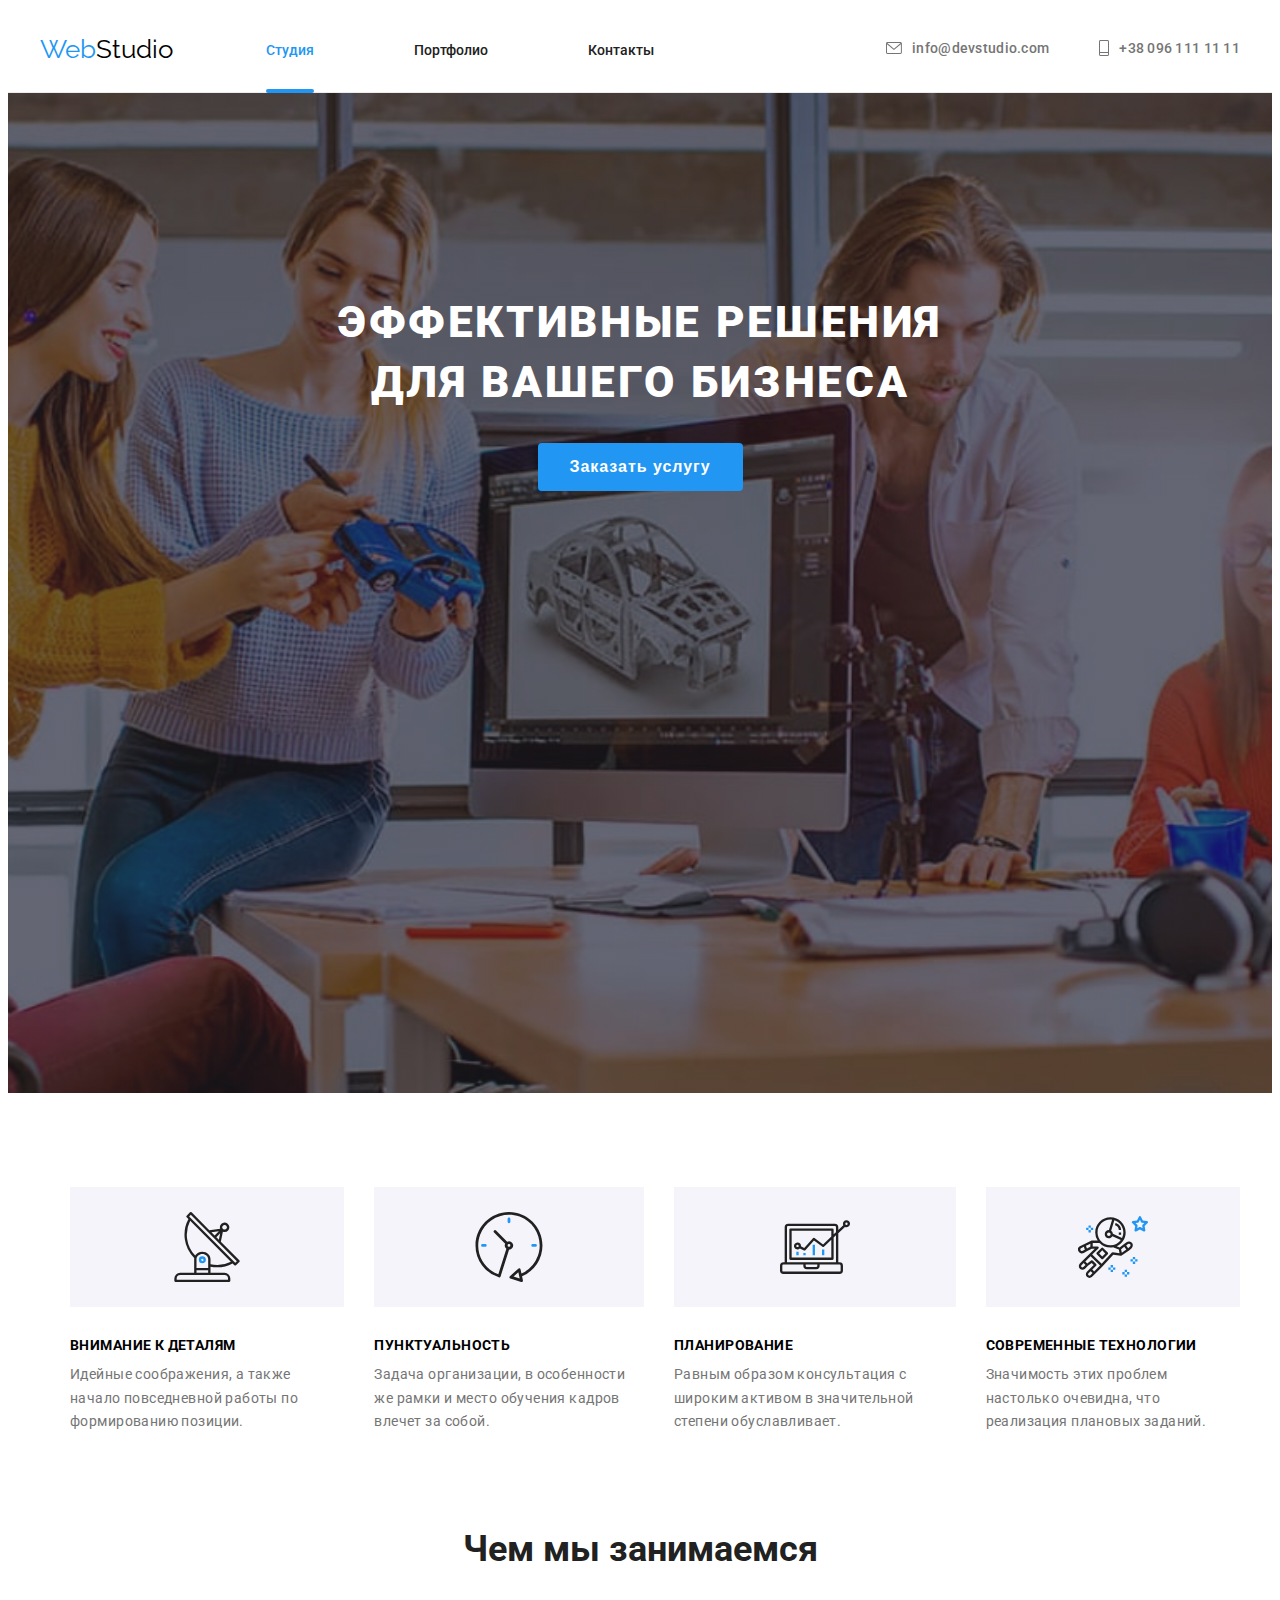
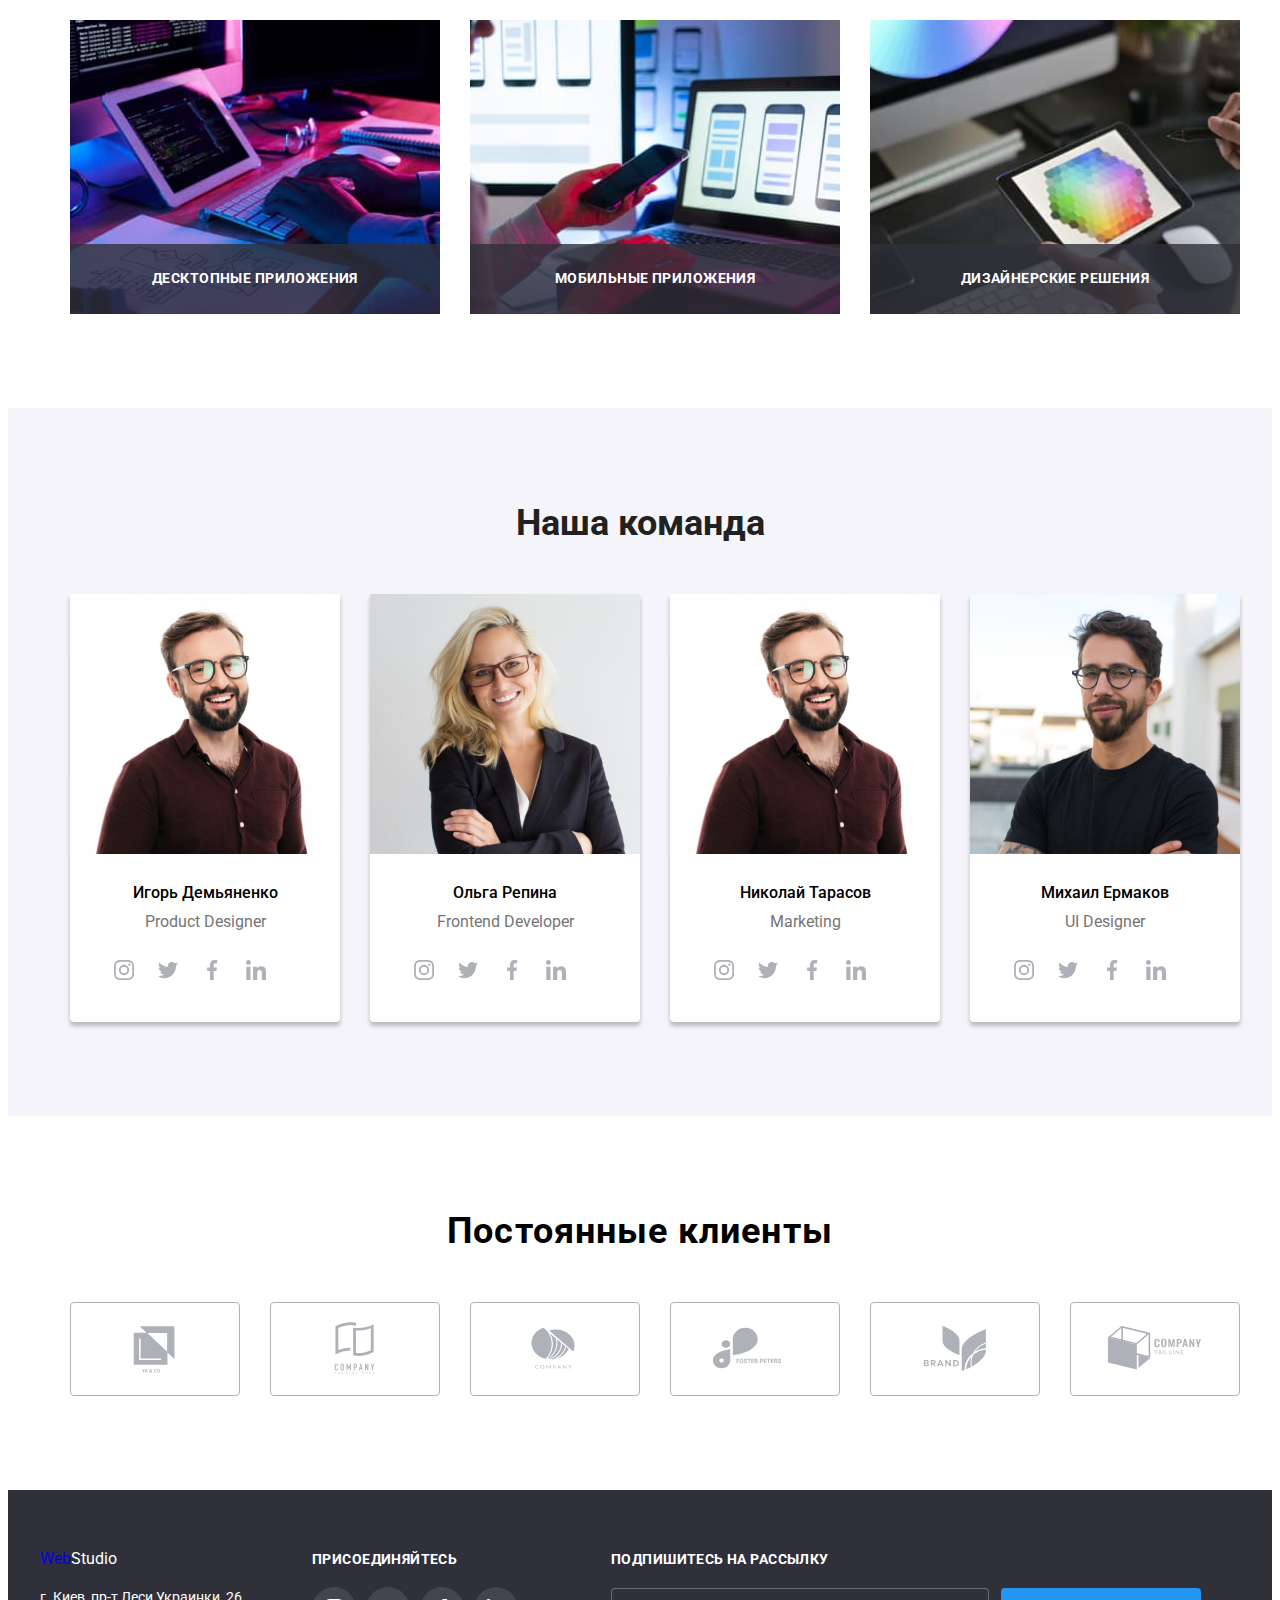
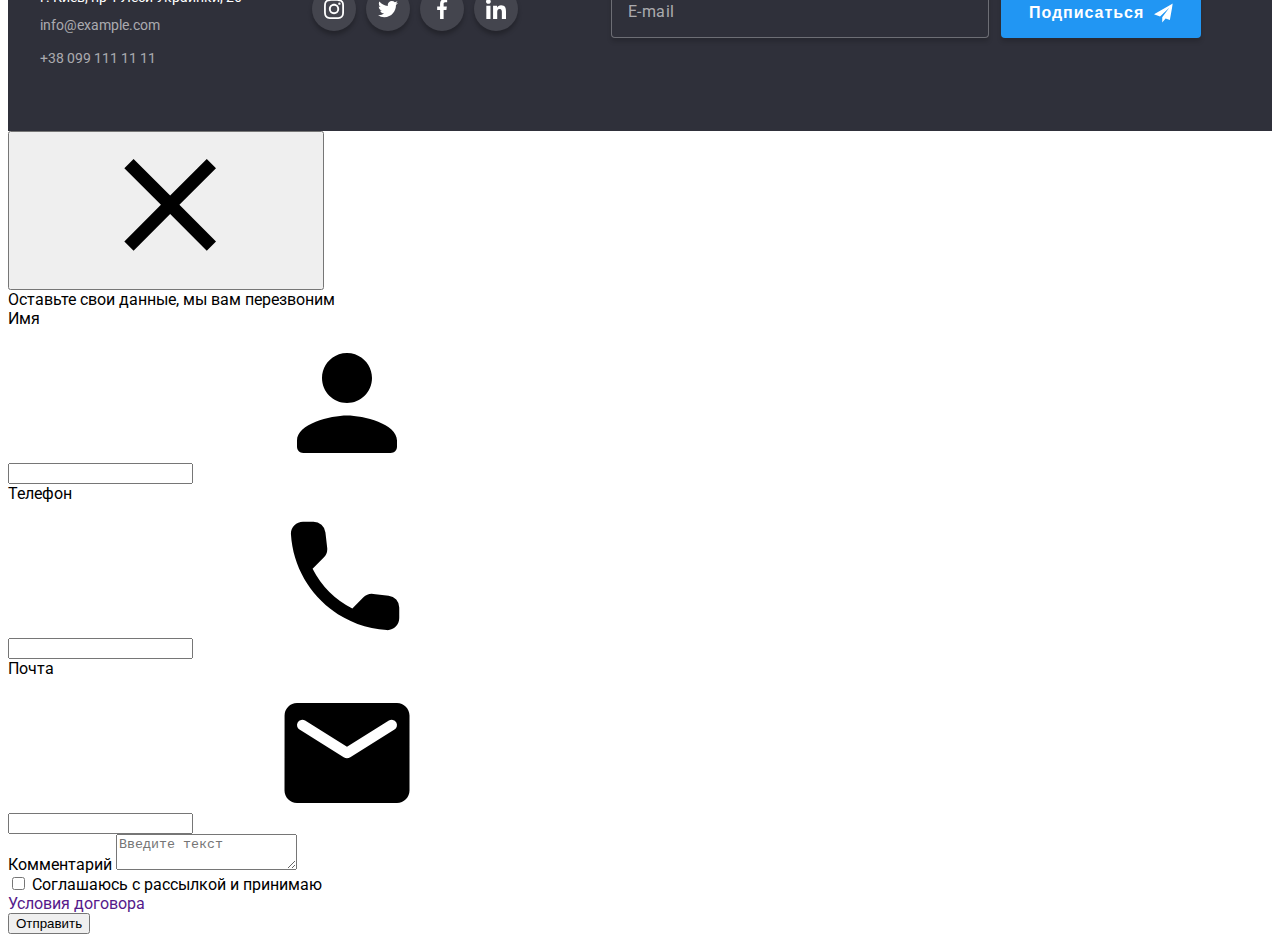
==== commit fd513710: "footer2" ====
--- a/index.html
+++ b/index.html
@@ -38,18 +38,18 @@
           </nav>
           <ul class="header__header-contact-list">
             <li class="header__item">
-              <a href="mailto:info@devstudio.com" class="header__mail"
-                ><svg class="header__icon-mail">
-                  <use href="./images/icons.svg#icon-mail" width="16" height="12"></use>
+              <a href="mailto:info@devstudio.com" class="header__contact-link"
+                ><svg class="header__icon-mail" width="16" height="12">
+                  <use href="./images/icons.svg#icon-mail"></use>
                 </svg>
 
                 info@devstudio.com</a
               >
             </li>
             <li class="header__item">
-              <a href="tel:+380961111111" class="header__phone"
-                ><svg class="header__icon-phone">
-                  <use href="./images/icons.svg#icon-phone" width="10" height="16"></use>
+              <a href="tel:+380961111111" class="header__contact-link"
+                ><svg class="header__icon-phone" width="10" height="16">
+                  <use href="./images/icons.svg#icon-phone"></use>
                 </svg>
                 +38 096 111 11 11</a
               >
@@ -62,7 +62,7 @@
       <section class="hero">
         <div class="container">
           <h1 class="hero__title">Эффективные решения для вашего бизнеса</h1>
-          <button data-modal-open type="button" class="primary-btn">Заказать услугу</button>
+          <button data-modal-open type="button" class="hero-btn">Заказать услугу</button>
         </div>
       </section>
       <section class="features">
@@ -290,7 +290,7 @@
                 <h3 class="our-team__name">Михаил Ермаков</h3>
                 <p class="our-team__prof">UI Designer</p>
 
-                <ul class="our-team__links-setour-team__">
+                <ul class="our-team__links-set">
                   <li class="our-team__link">
                     <a href="" class="our-team__bg-link">
                       <svg class="our-team__social-link">
@@ -300,7 +300,7 @@
                   </li>
                   <li class="our-team__link">
                     <a href="" class="our-team__bg-link">
-                      <svg class="sour-team__ocial-link">
+                      <svg class="our-team__social-link">
                         <use href="./images/icons.svg#icon-twitter"></use>
                       </svg>
                     </a>
@@ -398,7 +398,7 @@
                 </a>
               </li>
               <li class="footer__link">
-                <a href="" class="foote__bg-link">
+                <a href="" class="footer__bg-link">
                   <svg class="footer__social-link">
                     <use href="./images/icons.svg#icon-twitter"></use>
                   </svg>
--- a/css/main.min.css
+++ b/css/main.min.css
@@ -1,2 +1,2 @@
-.visually-hidden{position:absolute;width:1px;height:1px;margin:-1px;border:0;padding:0;white-space:nowrap;-webkit-clip-path:inset(100%);clip-path:inset(100%);clip:rect(0 0 0 0);overflow:hidden}h1,h2,h3,h4,h5,h6,p{margin:0}ul{list-style:none;padding-left:0px;margin:0}a{display:block;text-decoration:none;font-style:normal}img{display:block;max-width:100%}.hidden{display:none;margin-top:0px;margin-bottom:0px}.header a:hover,.header a:focus,.footer a:hover,.footer a:focus{color:#2196f3}body{background-color:var(--bg-color);font-family:'Roboto', sans-serif}.container{width:1200px;padding-right:15px;padding-left:15px;margin-left:auto;margin-right:auto}.header__header-nav{display:-webkit-box;display:-ms-flexbox;display:flex;text-align:center;-webkit-box-pack:center;-ms-flex-pack:center;justify-content:center}.header__main-nav{display:-webkit-box;display:-ms-flexbox;display:flex;-webkit-box-align:center;-ms-flex-align:center;align-items:center;padding:0;margin-right:auto}.header__site-nav{font-weight:500;font-size:14px;line-height:1.17;display:-webkit-box;display:-ms-flexbox;display:flex}.header__site-nav .current{color:#2196f3;position:relative}.current::after{content:'';position:absolute;bottom:-3px;display:block;width:100%;height:4px;background-color:#2196f3;border-radius:2px}.header__site-nav .header__item:not(:last-child){margin-right:50px}.header__site-nav a{display:inline-block;padding-top:32px;padding-bottom:32px;color:#212121}.header__header-contact-list{display:-webkit-box;display:-ms-flexbox;display:flex;line-height:1.17;font-size:14px;font-weight:500;letter-spacing:0.02em}.header__item+.header__item{margin-left:50px}.header__header-contact-list a{display:-webkit-box;display:-ms-flexbox;display:flex;-webkit-box-align:center;-ms-flex-align:center;align-items:center;padding-top:32px;padding-bottom:32px;margin-bottom:0;color:#757575;-webkit-transition:color 250ms cubic-bezier(0.4, 0, 0.2, 1);transition:color 250ms cubic-bezier(0.4, 0, 0.2, 1)}.header__header-contact-list .header__mail:hover,.header__header-contact-list .header__mail:focus{fill:#2196f3}.header__header-contact-list .header__phone:hover,.header__header-contact-list .header__phone:focus{fill:#2196f3}.header__icon-mail{margin-right:10px;fill:currentColor;width:16px;height:12px;-webkit-transition:fill 250ms cubic-bezier(0.4, 0, 0.2, 1);transition:fill 250ms cubic-bezier(0.4, 0, 0.2, 1)}.header__icon-phone{width:10px;height:16px;margin-right:10px;fill:currentColor;-webkit-transition:fill 250ms cubic-bezier(0.4, 0, 0.2, 1);transition:fill 250ms cubic-bezier(0.4, 0, 0.2, 1)}header{border-bottom:1px solid #ececec}.header__logo{color:#2196f3;font-family:'Raleway', sans-serif;font-size:26px}.header__main-nav .header__logo{margin-right:93px;padding-top:24px;padding-bottom:24px}.header__logo-two{color:#000000;font-family:'Raleway', sans-serif;font-size:26px}.header__ogo-three{color:#fff}.header__main-nav .header__text{line-height:1.38}.footer__text{line-height:1.17}.hero{background-color:#2f303a;text-align:center;padding-top:200px;padding-bottom:200px;max-width:1600px;height:600px;margin-left:auto;margin-right:auto;background-image:-webkit-gradient(linear, left top, left bottom, from(rgba(47,48,58,0.4)), to(rgba(47,48,58,0.4))),url(../images/bg-hero.jpg);background-image:linear-gradient(rgba(47,48,58,0.4), rgba(47,48,58,0.4)),url(../images/bg-hero.jpg);background-position:center;background-repeat:no-repeat;background-size:cover}.hero__title{color:#fff;width:696px;font-family:Roboto;font-size:44px;font-weight:900;letter-spacing:0.06em;line-height:1.36;text-transform:uppercase;display:inline-block;text-align:center;margin:0 0 30px 0}
+.visually-hidden{position:absolute;width:1px;height:1px;margin:-1px;border:0;padding:0;white-space:nowrap;-webkit-clip-path:inset(100%);clip-path:inset(100%);clip:rect(0 0 0 0);overflow:hidden}h1,h2,h3,h4,h5,h6,p{margin:0}ul{list-style:none;padding-left:0px;margin:0}a{display:block;text-decoration:none;font-style:normal}img{display:block;max-width:100%}.hidden{display:none;margin-top:0px;margin-bottom:0px}body{background-color:var(--bg-color);font-family:'Roboto', sans-serif}.container{width:1200px;padding-right:15px;padding-left:15px;margin-left:auto;margin-right:auto}.header__header-nav{display:-webkit-box;display:-ms-flexbox;display:flex;text-align:center;-webkit-box-pack:center;-ms-flex-pack:center;justify-content:center}.header__main-nav{display:-webkit-box;display:-ms-flexbox;display:flex;-webkit-box-align:center;-ms-flex-align:center;align-items:center;padding:0;margin-right:auto}.header__site-nav{font-weight:500;font-size:14px;line-height:1.17;display:-webkit-box;display:-ms-flexbox;display:flex}.header__site-nav .current{color:#2196f3;position:relative}.current::after{content:'';position:absolute;bottom:-3px;display:block;width:100%;height:4px;background-color:#2196f3;border-radius:2px}.header__site-nav .header__item:not(:last-child){margin-right:50px}.header__site-nav a{display:inline-block;padding-top:32px;padding-bottom:32px;color:#212121}.header__header-contact-list{display:-webkit-box;display:-ms-flexbox;display:flex;line-height:1.17;font-size:14px;font-weight:500;letter-spacing:0.02em}.header__item+.header__item{margin-left:50px}.header__item-link{-webkit-transition:color 250ms cubic-bezier(0.4, 0, 0.2, 1);transition:color 250ms cubic-bezier(0.4, 0, 0.2, 1)}.header__contact-link{display:-webkit-box;display:-ms-flexbox;display:flex;-webkit-box-align:center;-ms-flex-align:center;align-items:center;padding-top:32px;padding-bottom:32px;margin-bottom:0;color:#757575;-webkit-transition:color 250ms cubic-bezier(0.4, 0, 0.2, 1);transition:color 250ms cubic-bezier(0.4, 0, 0.2, 1)}.header a:hover,.header a:focus{color:#2196f3}.header__mail:hover .header__icon-mail,.header__mail:focus .header__icon-mail,.header__phone:hover .header__icon-phone,.header__phone:hover .header__icon-phone{fill:#2196f3}.header__icon-mail,.header__icon-phone{margin-right:10px;fill:currentColor}.header{border-bottom:1px solid #ececec}.header__logo{color:#2196f3;font-family:'Raleway', sans-serif;font-size:26px}.header__logo{margin-right:93px;padding-top:24px;padding-bottom:24px}.header__logo-two{color:#000000;font-family:'Raleway', sans-serif;font-size:26px}.header__main-nav .header__text{line-height:1.38}.footer__text{line-height:1.17}.footer__logo-three{color:#fff}.hero{background-color:#2f303a;text-align:center;padding-top:200px;padding-bottom:200px;max-width:1600px;height:600px;margin-left:auto;margin-right:auto;background-image:-webkit-gradient(linear, left top, left bottom, from(rgba(47,48,58,0.4)), to(rgba(47,48,58,0.4))),url(../images/bg-hero.jpg);background-image:linear-gradient(rgba(47,48,58,0.4), rgba(47,48,58,0.4)),url(../images/bg-hero.jpg);background-position:center;background-repeat:no-repeat;background-size:cover}.hero__title{color:#fff;width:696px;font-family:Roboto;font-size:44px;font-weight:900;letter-spacing:0.06em;line-height:1.36;text-transform:uppercase;display:inline-block;text-align:center;margin:0 0 30px 0}.hero-btn{color:#fff;background-color:#2196f3;cursor:pointer;border:none;line-height:1.8;letter-spacing:0.06em;text-align:center;font-size:16px;font-weight:700;border-radius:4px;padding:10px 32px;display:block;margin:auto;-webkit-transition:background-color 250ms cubic-bezier(0.4, 0, 0.2, 1);transition:background-color 250ms cubic-bezier(0.4, 0, 0.2, 1)}.hero-btn:hover,.hero-btn:focus{background-color:#188ce8}.footer__btn-send{color:#fff;background-color:#2196f3;cursor:pointer;border:none;line-height:1.87;letter-spacing:0.06em;-webkit-box-align:center;-ms-flex-align:center;align-items:center;font-size:16px;font-weight:700;border-radius:4px;-webkit-box-shadow:0px 4px 4px rgba(0,0,0,0.15);box-shadow:0px 4px 4px rgba(0,0,0,0.15);padding:10px 28px;display:-webkit-box;display:-ms-flexbox;display:flex;margin:auto;width:200px;height:50px;-webkit-transition:background-color 250ms cubic-bezier(0.4, 0, 0.2, 1);transition:background-color 250ms cubic-bezier(0.4, 0, 0.2, 1)}.features{padding-top:94px;padding-bottom:94px}.features__list{display:-webkit-box;display:-ms-flexbox;display:flex;margin-left:calc(-1 * $pictures-margin)}.features__item{-ms-flex-preferred-size:calc(100% / 4 - $pictures-margin);flex-basis:calc(100% / 4 - $pictures-margin);margin-left:30px}.features__icons-set{display:-webkit-box;display:-ms-flexbox;display:flex;-webkit-box-pack:center;-ms-flex-pack:center;justify-content:center;-webkit-box-align:center;-ms-flex-align:center;align-items:center;height:120px;background-color:#f5f4fa;margin-bottom:30px}.features__icons{width:70px;height:70px}.features__title{font-weight:700;font-size:14px;line-height:16px;letter-spacing:0.03em;text-transform:uppercase;margin-bottom:10px}.features__description{color:#757575;line-height:1.7;font-weight:400;font-size:14px;letter-spacing:0.03em;text-align:left}.we-do{padding-bottom:94px}.we-do__title{color:#212121;font-size:14px;line-height:1.17;text-align:center;font-weight:700;font-size:36px;margin-bottom:50px}.we-do__foto{display:-webkit-box;display:-ms-flexbox;display:flex;margin-left:calc(-1 * $pictures-margin)}.we-do__item{-ms-flex-preferred-size:calc(100% / 3 - $pictures-margin);flex-basis:calc(100% / 3 - $pictures-margin);margin-left:30px}.we-do__label{position:relative;display:-webkit-box;display:-ms-flexbox;display:flex;-webkit-box-pack:center;-ms-flex-pack:center;justify-content:center;-webkit-box-align:end;-ms-flex-align:end;align-items:flex-end}.we-do__txt{position:absolute;display:-webkit-box;display:-ms-flexbox;display:flex;-webkit-box-pack:center;-ms-flex-pack:center;justify-content:center;-webkit-box-align:center;-ms-flex-align:center;align-items:center;width:100%;height:70px;font-weight:700;font-size:14px;line-height:1.14;text-align:center;letter-spacing:0.03em;text-transform:uppercase;color:#fff;background-color:rgba(47,48,58,0.8)}.our-team{background-color:#f5f4fa;padding-top:94px;padding-bottom:94px;margin-left:auto;margin-right:auto}.our-team__title{color:#212121;line-height:1.17;text-align:center;font-weight:700;font-size:36px;margin-bottom:50px}.our-team__foto{display:-webkit-box;display:-ms-flexbox;display:flex;margin-left:calc(-1 * $pictures-margin)}.our-team__item{-ms-flex-preferred-size:calc(100% / 4 - $pictures-margin);flex-basis:calc(100% / 4 - $pictures-margin);margin-left:30px;background-color:#fff;border-radius:0px 0px 4px 4px;-webkit-box-shadow:0px 4px 4px 0px #00000040;box-shadow:0px 4px 4px 0px #00000040}.our-team__card-content{padding:30px 32px}.our-team__name{font-weight:500;font-size:16px;line-height:1.17;margin-bottom:10px;text-align:center}.our-team__prof{color:#757575;font-weight:400;font-size:16px;line-height:1.17;text-align:center;margin-bottom:16px}.our-team__links-set{display:-webkit-box;display:-ms-flexbox;display:flex}.our-team__bg-link{display:-webkit-box;display:-ms-flexbox;display:flex;-webkit-box-align:center;-ms-flex-align:center;align-items:center;-webkit-box-pack:center;-ms-flex-pack:center;justify-content:center;color:#afb1b8;border-radius:50%;width:44px;height:44px;-webkit-transition:color 250ms cubic-bezier(0.4, 0, 0.2, 1),background-color 250ms cubic-bezier(0.4, 0, 0.2, 1);transition:color 250ms cubic-bezier(0.4, 0, 0.2, 1),background-color 250ms cubic-bezier(0.4, 0, 0.2, 1)}.our-team__links-set:not(:last-child){margin-right:10px}.our-team__bg-link:hover{color:#fff;background-color:#2196f3}.our-team__social-link{fill:currentColor;width:20px;height:20px}.clients{background-color:#fff;padding-top:94px;padding-bottom:94px;margin-right:auto;margin-left:auto}.clients__regular-clients{font-size:36px;font-weight:700;line-height:1.17;letter-spacing:0.03em;text-align:center;margin-bottom:50px}.clients__our-clients{display:-webkit-box;display:-ms-flexbox;display:flex;margin-left:calc(-1 * $pictures-margin)}.clients__item{-ms-flex-preferred-size:calc(100% / 6 - $pictures-margin);flex-basis:calc(100% / 6 - $pictures-margin);margin-left:30px;width:170px;height:92px;border:1px solid #afb1b8;border-radius:4px;display:-webkit-box;display:-ms-flexbox;display:flex;-webkit-box-align:center;-ms-flex-align:center;align-items:center;-webkit-box-pack:center;-ms-flex-pack:center;justify-content:center;cursor:pointer;-webkit-transition:border 250ms cubic-bezier(0.4, 0, 0.2, 1);transition:border 250ms cubic-bezier(0.4, 0, 0.2, 1)}.clients__icon{width:106px;height:60px;fill:#afb1b8;-webkit-transition:fill 250ms cubic-bezier(0.4, 0, 0.2, 1);transition:fill 250ms cubic-bezier(0.4, 0, 0.2, 1)}.clients__item:hover{border:1px solid #2196f3}.clients__item:hover .clients__icon{fill:#2196f3}.footer a:hover,.footer a:focus{color:#2196f3}.footer{background-color:#2f303a;padding-top:60px;padding-bottom:60px}.footer__content{display:-webkit-box;display:-ms-flexbox;display:flex;-webkit-box-align:baseline;-ms-flex-align:baseline;align-items:baseline}.footer__adress a{color:#fff;line-height:1.17;-webkit-transition:color 250ms cubic-bezier(0.4, 0, 0.2, 1);transition:color 250ms cubic-bezier(0.4, 0, 0.2, 1)}.footer__contact a{color:rgba(255,255,255,0.6);line-height:1.7;-webkit-transition:color 250ms cubic-bezier(0.4, 0, 0.2, 1);transition:color 250ms cubic-bezier(0.4, 0, 0.2, 1)}.footer__contact-list{line-height:1.17;font-size:14px}.footer__text{margin-bottom:20px}.footer__adress{margin-bottom:9px}.footer__mail{margin-bottom:9px}.footer__join{margin-left:70px;margin-right:93px}.footer__join-title{font-size:14px;font-style:normal;font-weight:700;line-height:1.17;letter-spacing:0.03em;text-transform:uppercase;color:#fff;margin-bottom:20px}.footer__links-set{display:-webkit-box;display:-ms-flexbox;display:flex}.footer__bg-link{display:-webkit-box;display:-ms-flexbox;display:flex;-webkit-box-align:center;-ms-flex-align:center;align-items:center;-webkit-box-pack:center;-ms-flex-pack:center;justify-content:center;background-color:#ffffff1a;width:44px;height:44px;-webkit-box-shadow:0px 4px 4px 0px #00000040;box-shadow:0px 4px 4px 0px #00000040;border-radius:50%;-webkit-transition:background-color 250ms cubic-bezier(0.4, 0, 0.2, 1);transition:background-color 250ms cubic-bezier(0.4, 0, 0.2, 1)}.footer__link:not(:last-child){margin-right:10px}.footer__bg-link:hover{background-color:#2196f3}.footer__social-link{fill:#fff;width:20px;height:20px}.footer__subs-title{font-size:14px;font-weight:700;line-height:1.14;letter-spacing:0.03em;text-transform:uppercase;color:#fff;margin-bottom:20px}.footer__subs-form{display:-webkit-box;display:-ms-flexbox;display:flex}.footer__subscribe ::-webkit-input-placeholder{font-family:Roboto;font-size:16px;line-height:1.25;letter-spacing:0.03em;text-align:left;color:rgba(255,255,255,0.6)}.footer__subscribe :-ms-input-placeholder{font-family:Roboto;font-size:16px;line-height:1.25;letter-spacing:0.03em;text-align:left;color:rgba(255,255,255,0.6)}.footer__subscribe ::-ms-input-placeholder{font-family:Roboto;font-size:16px;line-height:1.25;letter-spacing:0.03em;text-align:left;color:rgba(255,255,255,0.6)}.footer__subscribe ::placeholder{font-family:Roboto;font-size:16px;line-height:1.25;letter-spacing:0.03em;text-align:left;color:rgba(255,255,255,0.6)}.footer__subs-mail{width:358px;margin-right:12px;padding-left:16px;border:1px solid rgba(255,255,255,0.3);-webkit-box-shadow:0px 4px 4px 0px rgba(0,0,0,0.15);box-shadow:0px 4px 4px 0px rgba(0,0,0,0.15);border-radius:4px;background-color:#2f303a;outline:none;color:rgba(255,255,255,0.6)}.footer__icon-send{width:24px;height:24px;margin-left:10px;fill:#fff}
 /*# sourceMappingURL=main.min.css.map */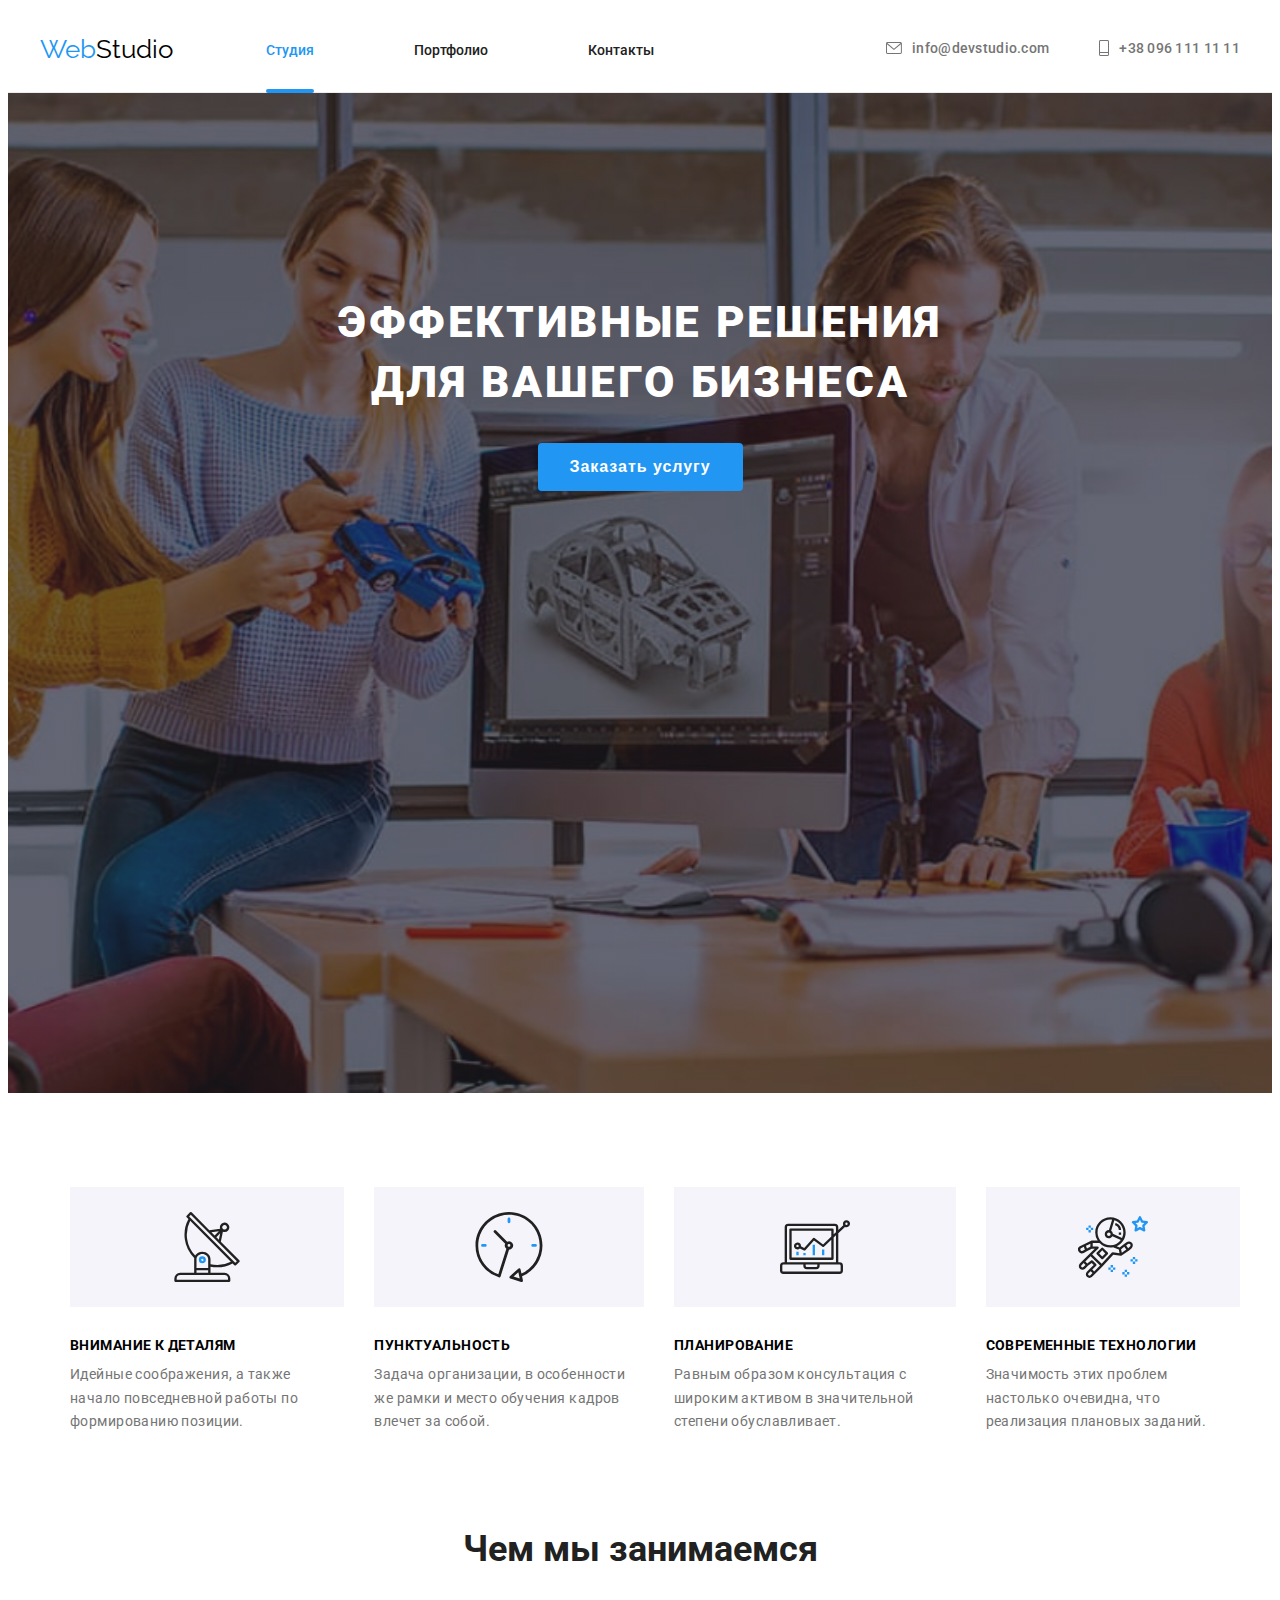
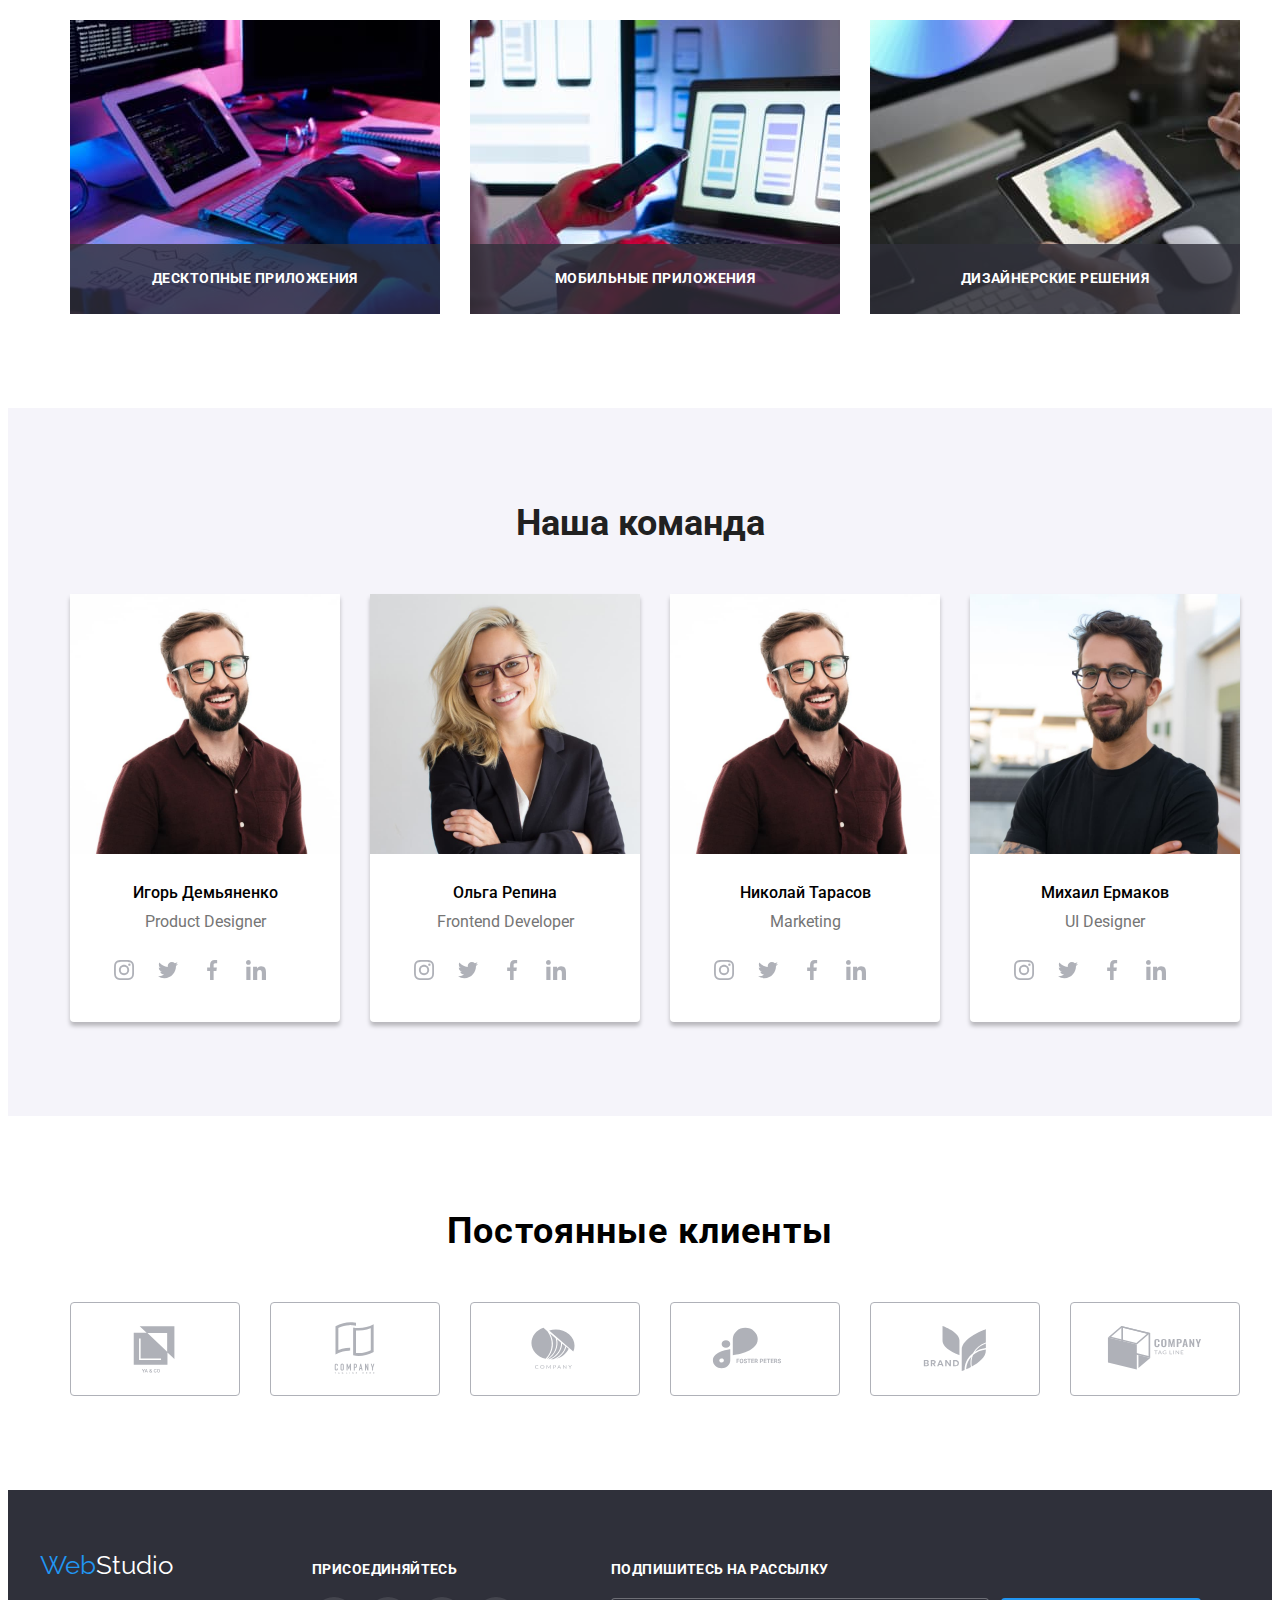
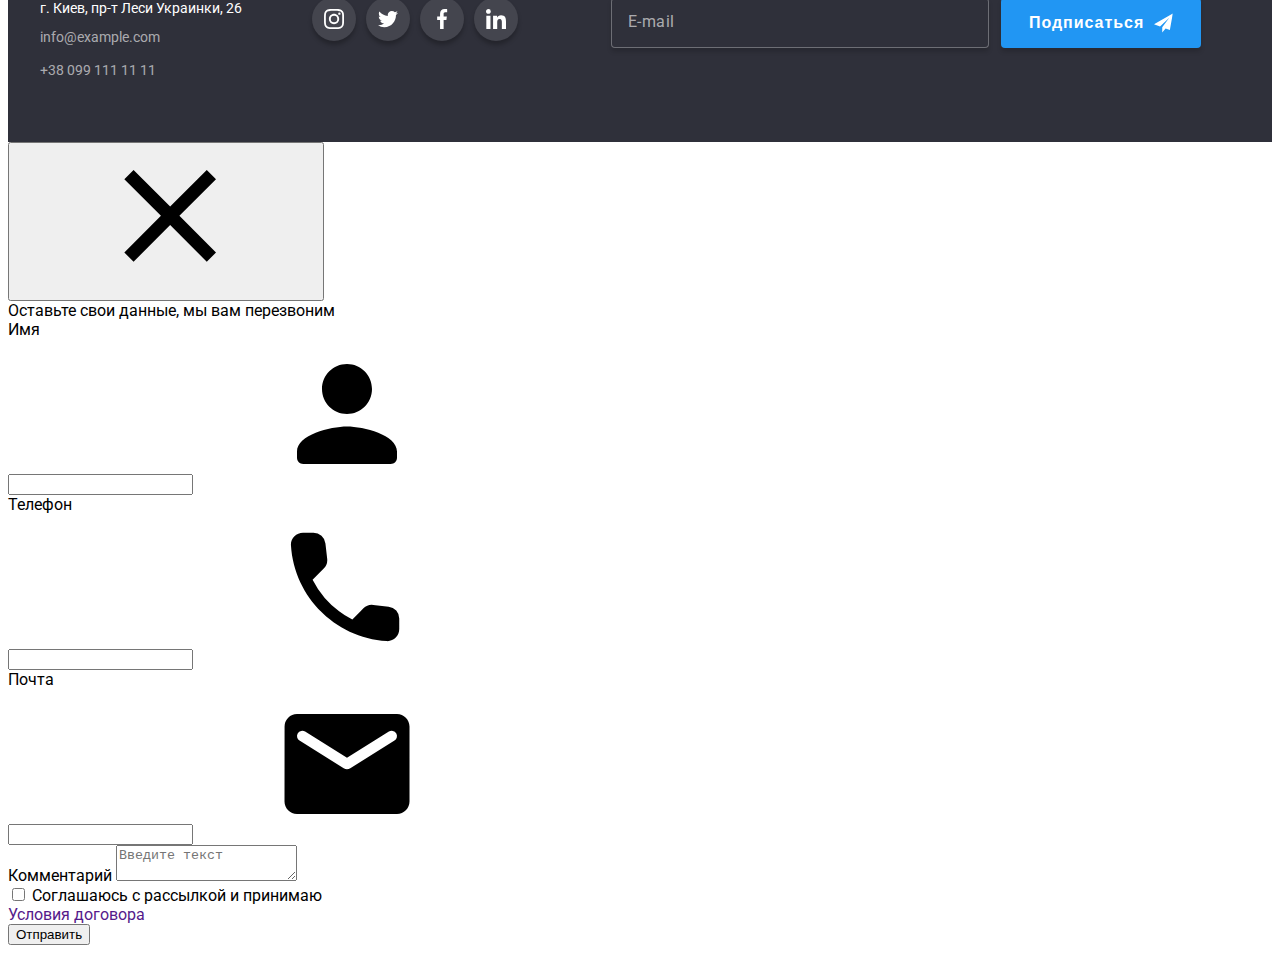
==== commit fa3f7862: "modal" ====
--- a/index.html
+++ b/index.html
@@ -490,7 +490,7 @@
             </span>
           </label>
 
-          <button type="submit" class="modal__btn-send-modal">Отправить</button>
+          <button type="submit" class="modal__btn-send">Отправить</button>
         </form>
       </div>
     </div>
--- a/css/main.min.css
+++ b/css/main.min.css
@@ -1,2 +1,2 @@
-.visually-hidden{position:absolute;width:1px;height:1px;margin:-1px;border:0;padding:0;white-space:nowrap;-webkit-clip-path:inset(100%);clip-path:inset(100%);clip:rect(0 0 0 0);overflow:hidden}h1,h2,h3,h4,h5,h6,p{margin:0}ul{list-style:none;padding-left:0px;margin:0}a{display:block;text-decoration:none;font-style:normal}img{display:block;max-width:100%}.hidden{display:none;margin-top:0px;margin-bottom:0px}body{background-color:var(--bg-color);font-family:'Roboto', sans-serif}.container{width:1200px;padding-right:15px;padding-left:15px;margin-left:auto;margin-right:auto}.header__header-nav{display:-webkit-box;display:-ms-flexbox;display:flex;text-align:center;-webkit-box-pack:center;-ms-flex-pack:center;justify-content:center}.header__main-nav{display:-webkit-box;display:-ms-flexbox;display:flex;-webkit-box-align:center;-ms-flex-align:center;align-items:center;padding:0;margin-right:auto}.header__site-nav{font-weight:500;font-size:14px;line-height:1.17;display:-webkit-box;display:-ms-flexbox;display:flex}.header__site-nav .current{color:#2196f3;position:relative}.current::after{content:'';position:absolute;bottom:-3px;display:block;width:100%;height:4px;background-color:#2196f3;border-radius:2px}.header__site-nav .header__item:not(:last-child){margin-right:50px}.header__site-nav a{display:inline-block;padding-top:32px;padding-bottom:32px;color:#212121}.header__header-contact-list{display:-webkit-box;display:-ms-flexbox;display:flex;line-height:1.17;font-size:14px;font-weight:500;letter-spacing:0.02em}.header__item+.header__item{margin-left:50px}.header__item-link{-webkit-transition:color 250ms cubic-bezier(0.4, 0, 0.2, 1);transition:color 250ms cubic-bezier(0.4, 0, 0.2, 1)}.header__contact-link{display:-webkit-box;display:-ms-flexbox;display:flex;-webkit-box-align:center;-ms-flex-align:center;align-items:center;padding-top:32px;padding-bottom:32px;margin-bottom:0;color:#757575;-webkit-transition:color 250ms cubic-bezier(0.4, 0, 0.2, 1);transition:color 250ms cubic-bezier(0.4, 0, 0.2, 1)}.header a:hover,.header a:focus{color:#2196f3}.header__mail:hover .header__icon-mail,.header__mail:focus .header__icon-mail,.header__phone:hover .header__icon-phone,.header__phone:hover .header__icon-phone{fill:#2196f3}.header__icon-mail,.header__icon-phone{margin-right:10px;fill:currentColor}.header{border-bottom:1px solid #ececec}.header__logo{color:#2196f3;font-family:'Raleway', sans-serif;font-size:26px}.header__logo{margin-right:93px;padding-top:24px;padding-bottom:24px}.header__logo-two{color:#000000;font-family:'Raleway', sans-serif;font-size:26px}.header__main-nav .header__text{line-height:1.38}.footer__text{line-height:1.17}.footer__logo-three{color:#fff}.hero{background-color:#2f303a;text-align:center;padding-top:200px;padding-bottom:200px;max-width:1600px;height:600px;margin-left:auto;margin-right:auto;background-image:-webkit-gradient(linear, left top, left bottom, from(rgba(47,48,58,0.4)), to(rgba(47,48,58,0.4))),url(../images/bg-hero.jpg);background-image:linear-gradient(rgba(47,48,58,0.4), rgba(47,48,58,0.4)),url(../images/bg-hero.jpg);background-position:center;background-repeat:no-repeat;background-size:cover}.hero__title{color:#fff;width:696px;font-family:Roboto;font-size:44px;font-weight:900;letter-spacing:0.06em;line-height:1.36;text-transform:uppercase;display:inline-block;text-align:center;margin:0 0 30px 0}.hero-btn{color:#fff;background-color:#2196f3;cursor:pointer;border:none;line-height:1.8;letter-spacing:0.06em;text-align:center;font-size:16px;font-weight:700;border-radius:4px;padding:10px 32px;display:block;margin:auto;-webkit-transition:background-color 250ms cubic-bezier(0.4, 0, 0.2, 1);transition:background-color 250ms cubic-bezier(0.4, 0, 0.2, 1)}.hero-btn:hover,.hero-btn:focus{background-color:#188ce8}.footer__btn-send{color:#fff;background-color:#2196f3;cursor:pointer;border:none;line-height:1.87;letter-spacing:0.06em;-webkit-box-align:center;-ms-flex-align:center;align-items:center;font-size:16px;font-weight:700;border-radius:4px;-webkit-box-shadow:0px 4px 4px rgba(0,0,0,0.15);box-shadow:0px 4px 4px rgba(0,0,0,0.15);padding:10px 28px;display:-webkit-box;display:-ms-flexbox;display:flex;margin:auto;width:200px;height:50px;-webkit-transition:background-color 250ms cubic-bezier(0.4, 0, 0.2, 1);transition:background-color 250ms cubic-bezier(0.4, 0, 0.2, 1)}.features{padding-top:94px;padding-bottom:94px}.features__list{display:-webkit-box;display:-ms-flexbox;display:flex;margin-left:calc(-1 * $pictures-margin)}.features__item{-ms-flex-preferred-size:calc(100% / 4 - $pictures-margin);flex-basis:calc(100% / 4 - $pictures-margin);margin-left:30px}.features__icons-set{display:-webkit-box;display:-ms-flexbox;display:flex;-webkit-box-pack:center;-ms-flex-pack:center;justify-content:center;-webkit-box-align:center;-ms-flex-align:center;align-items:center;height:120px;background-color:#f5f4fa;margin-bottom:30px}.features__icons{width:70px;height:70px}.features__title{font-weight:700;font-size:14px;line-height:16px;letter-spacing:0.03em;text-transform:uppercase;margin-bottom:10px}.features__description{color:#757575;line-height:1.7;font-weight:400;font-size:14px;letter-spacing:0.03em;text-align:left}.we-do{padding-bottom:94px}.we-do__title{color:#212121;font-size:14px;line-height:1.17;text-align:center;font-weight:700;font-size:36px;margin-bottom:50px}.we-do__foto{display:-webkit-box;display:-ms-flexbox;display:flex;margin-left:calc(-1 * $pictures-margin)}.we-do__item{-ms-flex-preferred-size:calc(100% / 3 - $pictures-margin);flex-basis:calc(100% / 3 - $pictures-margin);margin-left:30px}.we-do__label{position:relative;display:-webkit-box;display:-ms-flexbox;display:flex;-webkit-box-pack:center;-ms-flex-pack:center;justify-content:center;-webkit-box-align:end;-ms-flex-align:end;align-items:flex-end}.we-do__txt{position:absolute;display:-webkit-box;display:-ms-flexbox;display:flex;-webkit-box-pack:center;-ms-flex-pack:center;justify-content:center;-webkit-box-align:center;-ms-flex-align:center;align-items:center;width:100%;height:70px;font-weight:700;font-size:14px;line-height:1.14;text-align:center;letter-spacing:0.03em;text-transform:uppercase;color:#fff;background-color:rgba(47,48,58,0.8)}.our-team{background-color:#f5f4fa;padding-top:94px;padding-bottom:94px;margin-left:auto;margin-right:auto}.our-team__title{color:#212121;line-height:1.17;text-align:center;font-weight:700;font-size:36px;margin-bottom:50px}.our-team__foto{display:-webkit-box;display:-ms-flexbox;display:flex;margin-left:calc(-1 * $pictures-margin)}.our-team__item{-ms-flex-preferred-size:calc(100% / 4 - $pictures-margin);flex-basis:calc(100% / 4 - $pictures-margin);margin-left:30px;background-color:#fff;border-radius:0px 0px 4px 4px;-webkit-box-shadow:0px 4px 4px 0px #00000040;box-shadow:0px 4px 4px 0px #00000040}.our-team__card-content{padding:30px 32px}.our-team__name{font-weight:500;font-size:16px;line-height:1.17;margin-bottom:10px;text-align:center}.our-team__prof{color:#757575;font-weight:400;font-size:16px;line-height:1.17;text-align:center;margin-bottom:16px}.our-team__links-set{display:-webkit-box;display:-ms-flexbox;display:flex}.our-team__bg-link{display:-webkit-box;display:-ms-flexbox;display:flex;-webkit-box-align:center;-ms-flex-align:center;align-items:center;-webkit-box-pack:center;-ms-flex-pack:center;justify-content:center;color:#afb1b8;border-radius:50%;width:44px;height:44px;-webkit-transition:color 250ms cubic-bezier(0.4, 0, 0.2, 1),background-color 250ms cubic-bezier(0.4, 0, 0.2, 1);transition:color 250ms cubic-bezier(0.4, 0, 0.2, 1),background-color 250ms cubic-bezier(0.4, 0, 0.2, 1)}.our-team__links-set:not(:last-child){margin-right:10px}.our-team__bg-link:hover{color:#fff;background-color:#2196f3}.our-team__social-link{fill:currentColor;width:20px;height:20px}.clients{background-color:#fff;padding-top:94px;padding-bottom:94px;margin-right:auto;margin-left:auto}.clients__regular-clients{font-size:36px;font-weight:700;line-height:1.17;letter-spacing:0.03em;text-align:center;margin-bottom:50px}.clients__our-clients{display:-webkit-box;display:-ms-flexbox;display:flex;margin-left:calc(-1 * $pictures-margin)}.clients__item{-ms-flex-preferred-size:calc(100% / 6 - $pictures-margin);flex-basis:calc(100% / 6 - $pictures-margin);margin-left:30px;width:170px;height:92px;border:1px solid #afb1b8;border-radius:4px;display:-webkit-box;display:-ms-flexbox;display:flex;-webkit-box-align:center;-ms-flex-align:center;align-items:center;-webkit-box-pack:center;-ms-flex-pack:center;justify-content:center;cursor:pointer;-webkit-transition:border 250ms cubic-bezier(0.4, 0, 0.2, 1);transition:border 250ms cubic-bezier(0.4, 0, 0.2, 1)}.clients__icon{width:106px;height:60px;fill:#afb1b8;-webkit-transition:fill 250ms cubic-bezier(0.4, 0, 0.2, 1);transition:fill 250ms cubic-bezier(0.4, 0, 0.2, 1)}.clients__item:hover{border:1px solid #2196f3}.clients__item:hover .clients__icon{fill:#2196f3}.footer a:hover,.footer a:focus{color:#2196f3}.footer{background-color:#2f303a;padding-top:60px;padding-bottom:60px}.footer__content{display:-webkit-box;display:-ms-flexbox;display:flex;-webkit-box-align:baseline;-ms-flex-align:baseline;align-items:baseline}.footer__adress a{color:#fff;line-height:1.17;-webkit-transition:color 250ms cubic-bezier(0.4, 0, 0.2, 1);transition:color 250ms cubic-bezier(0.4, 0, 0.2, 1)}.footer__contact a{color:rgba(255,255,255,0.6);line-height:1.7;-webkit-transition:color 250ms cubic-bezier(0.4, 0, 0.2, 1);transition:color 250ms cubic-bezier(0.4, 0, 0.2, 1)}.footer__contact-list{line-height:1.17;font-size:14px}.footer__text{margin-bottom:20px}.footer__adress{margin-bottom:9px}.footer__mail{margin-bottom:9px}.footer__join{margin-left:70px;margin-right:93px}.footer__join-title{font-size:14px;font-style:normal;font-weight:700;line-height:1.17;letter-spacing:0.03em;text-transform:uppercase;color:#fff;margin-bottom:20px}.footer__links-set{display:-webkit-box;display:-ms-flexbox;display:flex}.footer__bg-link{display:-webkit-box;display:-ms-flexbox;display:flex;-webkit-box-align:center;-ms-flex-align:center;align-items:center;-webkit-box-pack:center;-ms-flex-pack:center;justify-content:center;background-color:#ffffff1a;width:44px;height:44px;-webkit-box-shadow:0px 4px 4px 0px #00000040;box-shadow:0px 4px 4px 0px #00000040;border-radius:50%;-webkit-transition:background-color 250ms cubic-bezier(0.4, 0, 0.2, 1);transition:background-color 250ms cubic-bezier(0.4, 0, 0.2, 1)}.footer__link:not(:last-child){margin-right:10px}.footer__bg-link:hover{background-color:#2196f3}.footer__social-link{fill:#fff;width:20px;height:20px}.footer__subs-title{font-size:14px;font-weight:700;line-height:1.14;letter-spacing:0.03em;text-transform:uppercase;color:#fff;margin-bottom:20px}.footer__subs-form{display:-webkit-box;display:-ms-flexbox;display:flex}.footer__subscribe ::-webkit-input-placeholder{font-family:Roboto;font-size:16px;line-height:1.25;letter-spacing:0.03em;text-align:left;color:rgba(255,255,255,0.6)}.footer__subscribe :-ms-input-placeholder{font-family:Roboto;font-size:16px;line-height:1.25;letter-spacing:0.03em;text-align:left;color:rgba(255,255,255,0.6)}.footer__subscribe ::-ms-input-placeholder{font-family:Roboto;font-size:16px;line-height:1.25;letter-spacing:0.03em;text-align:left;color:rgba(255,255,255,0.6)}.footer__subscribe ::placeholder{font-family:Roboto;font-size:16px;line-height:1.25;letter-spacing:0.03em;text-align:left;color:rgba(255,255,255,0.6)}.footer__subs-mail{width:358px;margin-right:12px;padding-left:16px;border:1px solid rgba(255,255,255,0.3);-webkit-box-shadow:0px 4px 4px 0px rgba(0,0,0,0.15);box-shadow:0px 4px 4px 0px rgba(0,0,0,0.15);border-radius:4px;background-color:#2f303a;outline:none;color:rgba(255,255,255,0.6)}.footer__icon-send{width:24px;height:24px;margin-left:10px;fill:#fff}
+.visually-hidden{position:absolute;width:1px;height:1px;margin:-1px;border:0;padding:0;white-space:nowrap;-webkit-clip-path:inset(100%);clip-path:inset(100%);clip:rect(0 0 0 0);overflow:hidden}h1,h2,h3,h4,h5,h6,p{margin:0}ul{list-style:none;padding-left:0px;margin:0}a{display:block;text-decoration:none;font-style:normal}img{display:block;max-width:100%}.hidden{display:none;margin-top:0px;margin-bottom:0px}body{background-color:var(--bg-color);font-family:'Roboto', sans-serif}.container{width:1200px;padding-right:15px;padding-left:15px;margin-left:auto;margin-right:auto}.header__header-nav{display:-webkit-box;display:-ms-flexbox;display:flex;text-align:center;-webkit-box-pack:center;-ms-flex-pack:center;justify-content:center}.header__main-nav{display:-webkit-box;display:-ms-flexbox;display:flex;-webkit-box-align:center;-ms-flex-align:center;align-items:center;padding:0;margin-right:auto}.header__site-nav{font-weight:500;font-size:14px;line-height:1.17;display:-webkit-box;display:-ms-flexbox;display:flex}.header__site-nav .current{color:#2196f3;position:relative}.current::after{content:'';position:absolute;bottom:-3px;display:block;width:100%;height:4px;background-color:#2196f3;border-radius:2px}.header__site-nav .header__item:not(:last-child){margin-right:50px}.header__site-nav a{display:inline-block;padding-top:32px;padding-bottom:32px;color:#212121}.header__header-contact-list{display:-webkit-box;display:-ms-flexbox;display:flex;line-height:1.17;font-size:14px;font-weight:500;letter-spacing:0.02em}.header__item+.header__item{margin-left:50px}.header__item-link{-webkit-transition:color 250ms cubic-bezier(0.4, 0, 0.2, 1);transition:color 250ms cubic-bezier(0.4, 0, 0.2, 1)}.header__contact-link{display:-webkit-box;display:-ms-flexbox;display:flex;-webkit-box-align:center;-ms-flex-align:center;align-items:center;padding-top:32px;padding-bottom:32px;margin-bottom:0;color:#757575;-webkit-transition:color 250ms cubic-bezier(0.4, 0, 0.2, 1);transition:color 250ms cubic-bezier(0.4, 0, 0.2, 1)}.header a:hover,.header a:focus{color:#2196f3}.header__mail:hover .header__icon-mail,.header__mail:focus .header__icon-mail,.header__phone:hover .header__icon-phone,.header__phone:hover .header__icon-phone{fill:#2196f3}.header__icon-mail,.header__icon-phone{margin-right:10px;fill:currentColor}.header{border-bottom:1px solid #ececec}.header__logo{color:#2196f3;font-family:'Raleway', sans-serif;font-size:26px}.header__logo{margin-right:93px;padding-top:24px;padding-bottom:24px}.header__logo-two{color:#000000;font-family:'Raleway', sans-serif;font-size:26px}.header__main-nav .header__text{line-height:1.38}.footer__logo{color:#2196f3;font-family:'Raleway', sans-serif;font-size:26px}.footer__text{line-height:1.17}.footer__logo-three{color:#fff}.hero{background-color:#2f303a;text-align:center;padding-top:200px;padding-bottom:200px;max-width:1600px;height:600px;margin-left:auto;margin-right:auto;background-image:-webkit-gradient(linear, left top, left bottom, from(rgba(47,48,58,0.4)), to(rgba(47,48,58,0.4))),url(../images/bg-hero.jpg);background-image:linear-gradient(rgba(47,48,58,0.4), rgba(47,48,58,0.4)),url(../images/bg-hero.jpg);background-position:center;background-repeat:no-repeat;background-size:cover}.hero__title{color:#fff;width:696px;font-family:Roboto;font-size:44px;font-weight:900;letter-spacing:0.06em;line-height:1.36;text-transform:uppercase;display:inline-block;text-align:center;margin:0 0 30px 0}.hero-btn{color:#fff;background-color:#2196f3;cursor:pointer;border:none;line-height:1.8;letter-spacing:0.06em;text-align:center;font-size:16px;font-weight:700;border-radius:4px;padding:10px 32px;display:block;margin:auto;-webkit-transition:background-color 250ms cubic-bezier(0.4, 0, 0.2, 1);transition:background-color 250ms cubic-bezier(0.4, 0, 0.2, 1)}.hero-btn:hover,.hero-btn:focus{background-color:#188ce8}.footer__btn-send{color:#fff;background-color:#2196f3;cursor:pointer;border:none;line-height:1.87;letter-spacing:0.06em;-webkit-box-align:center;-ms-flex-align:center;align-items:center;font-size:16px;font-weight:700;border-radius:4px;-webkit-box-shadow:0px 4px 4px rgba(0,0,0,0.15);box-shadow:0px 4px 4px rgba(0,0,0,0.15);padding:10px 28px;display:-webkit-box;display:-ms-flexbox;display:flex;margin:auto;width:200px;height:50px;-webkit-transition:background-color 250ms cubic-bezier(0.4, 0, 0.2, 1);transition:background-color 250ms cubic-bezier(0.4, 0, 0.2, 1)}.features{padding-top:94px;padding-bottom:94px}.features__list{display:-webkit-box;display:-ms-flexbox;display:flex;margin-left:calc(-1 * $pictures-margin)}.features__item{-ms-flex-preferred-size:calc(100% / 4 - $pictures-margin);flex-basis:calc(100% / 4 - $pictures-margin);margin-left:30px}.features__icons-set{display:-webkit-box;display:-ms-flexbox;display:flex;-webkit-box-pack:center;-ms-flex-pack:center;justify-content:center;-webkit-box-align:center;-ms-flex-align:center;align-items:center;height:120px;background-color:#f5f4fa;margin-bottom:30px}.features__icons{width:70px;height:70px}.features__title{font-weight:700;font-size:14px;line-height:16px;letter-spacing:0.03em;text-transform:uppercase;margin-bottom:10px}.features__description{color:#757575;line-height:1.7;font-weight:400;font-size:14px;letter-spacing:0.03em;text-align:left}.we-do{padding-bottom:94px}.we-do__title{color:#212121;font-size:14px;line-height:1.17;text-align:center;font-weight:700;font-size:36px;margin-bottom:50px}.we-do__foto{display:-webkit-box;display:-ms-flexbox;display:flex;margin-left:calc(-1 * $pictures-margin)}.we-do__item{-ms-flex-preferred-size:calc(100% / 3 - $pictures-margin);flex-basis:calc(100% / 3 - $pictures-margin);margin-left:30px}.we-do__label{position:relative;display:-webkit-box;display:-ms-flexbox;display:flex;-webkit-box-pack:center;-ms-flex-pack:center;justify-content:center;-webkit-box-align:end;-ms-flex-align:end;align-items:flex-end}.we-do__txt{position:absolute;display:-webkit-box;display:-ms-flexbox;display:flex;-webkit-box-pack:center;-ms-flex-pack:center;justify-content:center;-webkit-box-align:center;-ms-flex-align:center;align-items:center;width:100%;height:70px;font-weight:700;font-size:14px;line-height:1.14;text-align:center;letter-spacing:0.03em;text-transform:uppercase;color:#fff;background-color:rgba(47,48,58,0.8)}.our-team{background-color:#f5f4fa;padding-top:94px;padding-bottom:94px;margin-left:auto;margin-right:auto}.our-team__title{color:#212121;line-height:1.17;text-align:center;font-weight:700;font-size:36px;margin-bottom:50px}.our-team__foto{display:-webkit-box;display:-ms-flexbox;display:flex;margin-left:calc(-1 * $pictures-margin)}.our-team__item{-ms-flex-preferred-size:calc(100% / 4 - $pictures-margin);flex-basis:calc(100% / 4 - $pictures-margin);margin-left:30px;background-color:#fff;border-radius:0px 0px 4px 4px;-webkit-box-shadow:0px 4px 4px 0px #00000040;box-shadow:0px 4px 4px 0px #00000040}.our-team__card-content{padding:30px 32px}.our-team__name{font-weight:500;font-size:16px;line-height:1.17;margin-bottom:10px;text-align:center}.our-team__prof{color:#757575;font-weight:400;font-size:16px;line-height:1.17;text-align:center;margin-bottom:16px}.our-team__links-set{display:-webkit-box;display:-ms-flexbox;display:flex}.our-team__bg-link{display:-webkit-box;display:-ms-flexbox;display:flex;-webkit-box-align:center;-ms-flex-align:center;align-items:center;-webkit-box-pack:center;-ms-flex-pack:center;justify-content:center;color:#afb1b8;border-radius:50%;width:44px;height:44px;-webkit-transition:color 250ms cubic-bezier(0.4, 0, 0.2, 1),background-color 250ms cubic-bezier(0.4, 0, 0.2, 1);transition:color 250ms cubic-bezier(0.4, 0, 0.2, 1),background-color 250ms cubic-bezier(0.4, 0, 0.2, 1)}.our-team__links-set:not(:last-child){margin-right:10px}.our-team__bg-link:hover{color:#fff;background-color:#2196f3}.our-team__social-link{fill:currentColor;width:20px;height:20px}.clients{background-color:#fff;padding-top:94px;padding-bottom:94px;margin-right:auto;margin-left:auto}.clients__regular-clients{font-size:36px;font-weight:700;line-height:1.17;letter-spacing:0.03em;text-align:center;margin-bottom:50px}.clients__our-clients{display:-webkit-box;display:-ms-flexbox;display:flex;margin-left:calc(-1 * $pictures-margin)}.clients__item{-ms-flex-preferred-size:calc(100% / 6 - $pictures-margin);flex-basis:calc(100% / 6 - $pictures-margin);margin-left:30px;width:170px;height:92px;border:1px solid #afb1b8;border-radius:4px;display:-webkit-box;display:-ms-flexbox;display:flex;-webkit-box-align:center;-ms-flex-align:center;align-items:center;-webkit-box-pack:center;-ms-flex-pack:center;justify-content:center;cursor:pointer;-webkit-transition:border 250ms cubic-bezier(0.4, 0, 0.2, 1);transition:border 250ms cubic-bezier(0.4, 0, 0.2, 1)}.clients__icon{width:106px;height:60px;fill:#afb1b8;-webkit-transition:fill 250ms cubic-bezier(0.4, 0, 0.2, 1);transition:fill 250ms cubic-bezier(0.4, 0, 0.2, 1)}.clients__item:hover{border:1px solid #2196f3}.clients__item:hover .clients__icon{fill:#2196f3}.footer a:hover,.footer a:focus{color:#2196f3}.footer{background-color:#2f303a;padding-top:60px;padding-bottom:60px}.footer__content{display:-webkit-box;display:-ms-flexbox;display:flex;-webkit-box-align:baseline;-ms-flex-align:baseline;align-items:baseline}.footer__adress a{color:#fff;line-height:1.17;-webkit-transition:color 250ms cubic-bezier(0.4, 0, 0.2, 1);transition:color 250ms cubic-bezier(0.4, 0, 0.2, 1)}.footer__contact a{color:rgba(255,255,255,0.6);line-height:1.7;-webkit-transition:color 250ms cubic-bezier(0.4, 0, 0.2, 1);transition:color 250ms cubic-bezier(0.4, 0, 0.2, 1)}.footer__contact-list{line-height:1.17;font-size:14px}.footer__text{margin-bottom:20px}.footer__adress{margin-bottom:9px}.footer__mail{margin-bottom:9px}.footer__join{margin-left:70px;margin-right:93px}.footer__join-title{font-size:14px;font-style:normal;font-weight:700;line-height:1.17;letter-spacing:0.03em;text-transform:uppercase;color:#fff;margin-bottom:20px}.footer__links-set{display:-webkit-box;display:-ms-flexbox;display:flex}.footer__bg-link{display:-webkit-box;display:-ms-flexbox;display:flex;-webkit-box-align:center;-ms-flex-align:center;align-items:center;-webkit-box-pack:center;-ms-flex-pack:center;justify-content:center;background-color:#ffffff1a;width:44px;height:44px;-webkit-box-shadow:0px 4px 4px 0px #00000040;box-shadow:0px 4px 4px 0px #00000040;border-radius:50%;-webkit-transition:background-color 250ms cubic-bezier(0.4, 0, 0.2, 1);transition:background-color 250ms cubic-bezier(0.4, 0, 0.2, 1)}.footer__link:not(:last-child){margin-right:10px}.footer__bg-link:hover{background-color:#2196f3}.footer__social-link{fill:#fff;width:20px;height:20px}.footer__subs-title{font-size:14px;font-weight:700;line-height:1.14;letter-spacing:0.03em;text-transform:uppercase;color:#fff;margin-bottom:20px}.footer__subs-form{display:-webkit-box;display:-ms-flexbox;display:flex}.footer__subscribe ::-webkit-input-placeholder{font-family:Roboto;font-size:16px;line-height:1.25;letter-spacing:0.03em;text-align:left;color:rgba(255,255,255,0.6)}.footer__subscribe :-ms-input-placeholder{font-family:Roboto;font-size:16px;line-height:1.25;letter-spacing:0.03em;text-align:left;color:rgba(255,255,255,0.6)}.footer__subscribe ::-ms-input-placeholder{font-family:Roboto;font-size:16px;line-height:1.25;letter-spacing:0.03em;text-align:left;color:rgba(255,255,255,0.6)}.footer__subscribe ::placeholder{font-family:Roboto;font-size:16px;line-height:1.25;letter-spacing:0.03em;text-align:left;color:rgba(255,255,255,0.6)}.footer__subs-mail{width:358px;margin-right:12px;padding-left:16px;border:1px solid rgba(255,255,255,0.3);-webkit-box-shadow:0px 4px 4px 0px rgba(0,0,0,0.15);box-shadow:0px 4px 4px 0px rgba(0,0,0,0.15);border-radius:4px;background-color:#2f303a;outline:none;color:rgba(255,255,255,0.6)}.footer__icon-send{width:24px;height:24px;margin-left:10px;fill:#fff}
 /*# sourceMappingURL=main.min.css.map */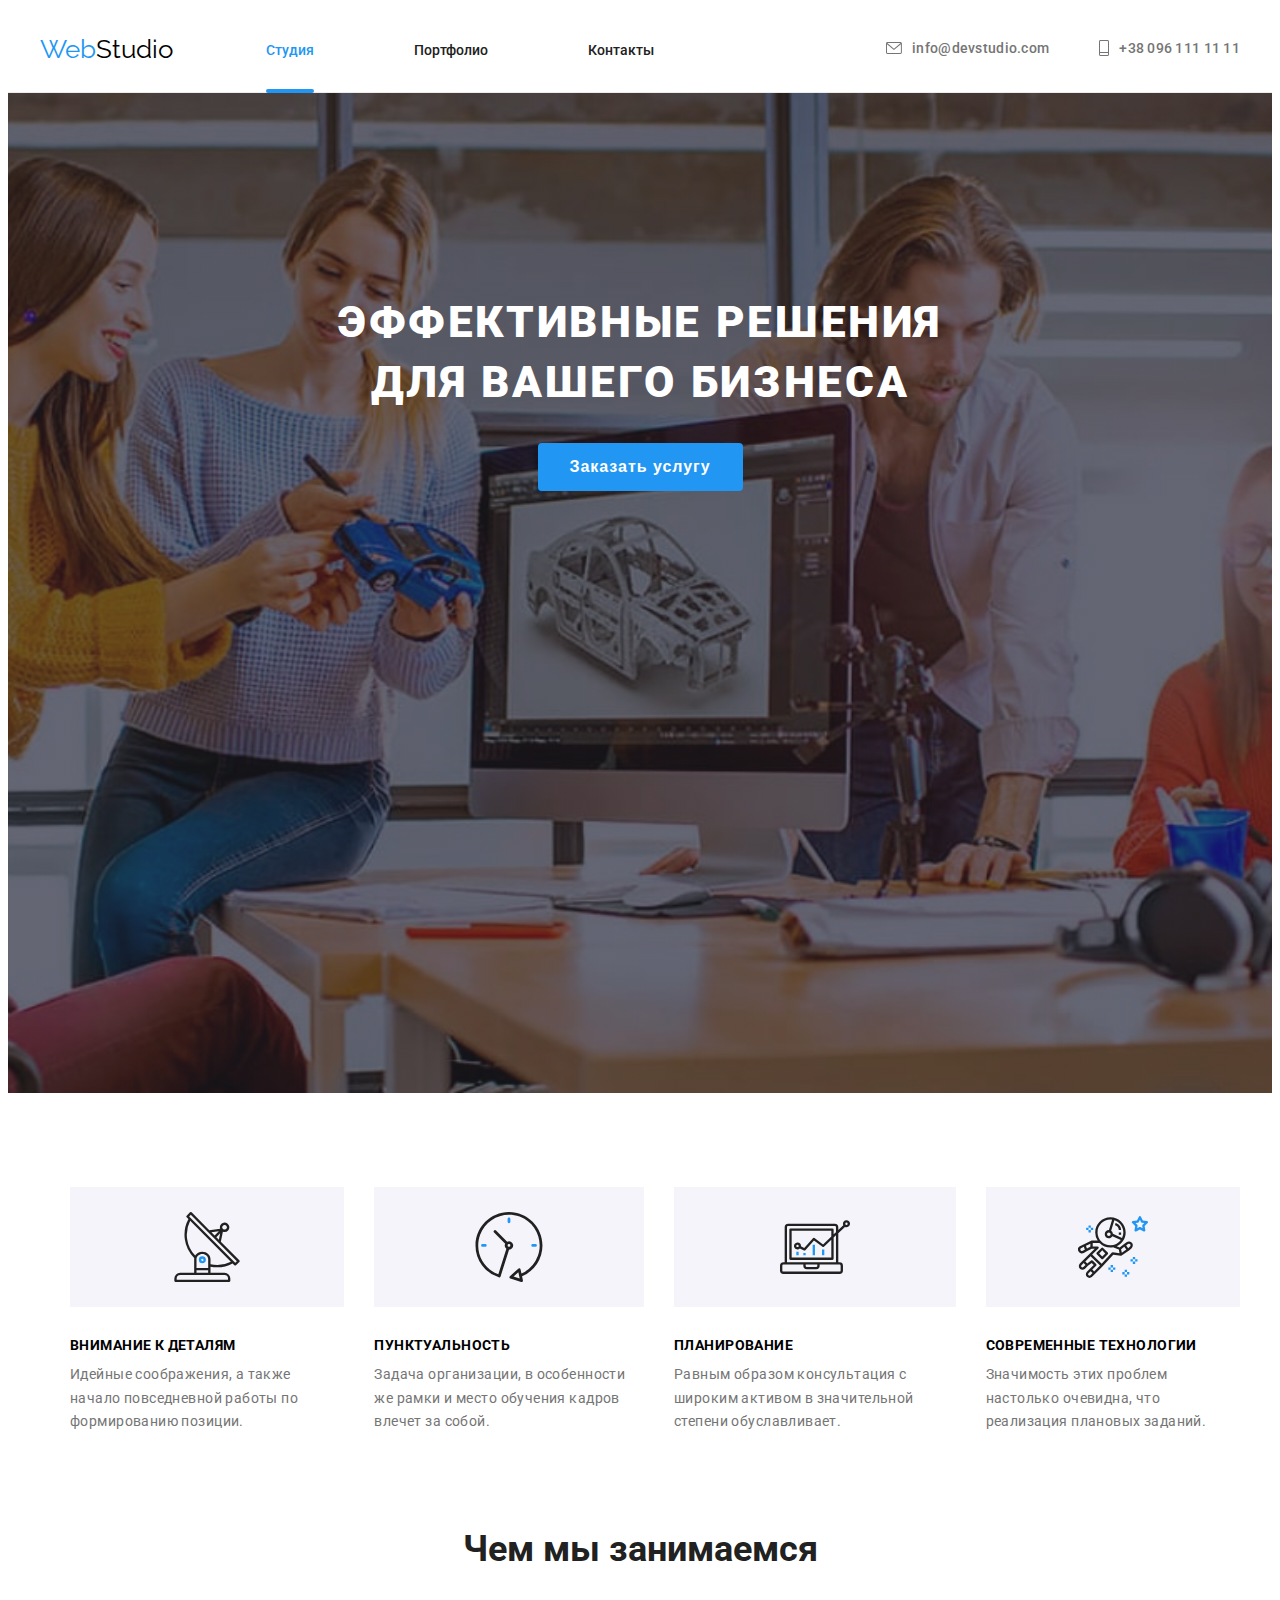
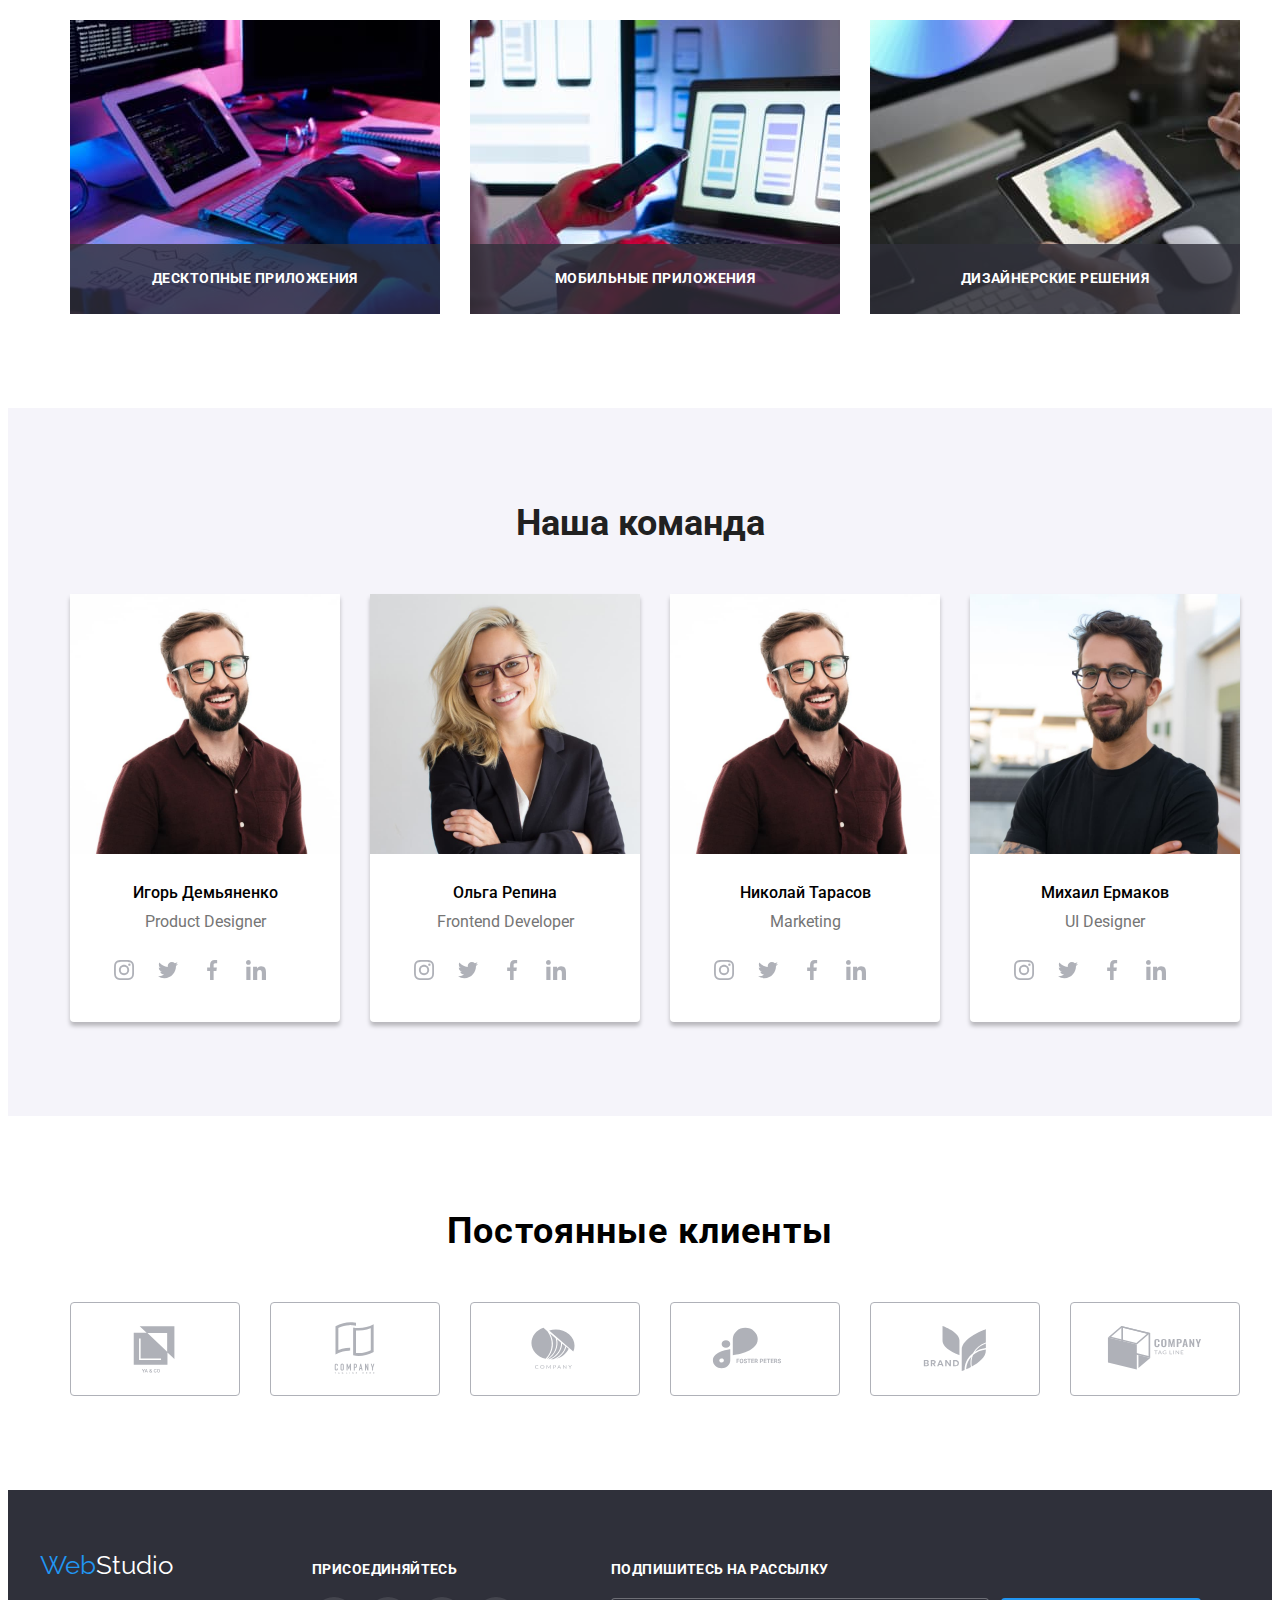
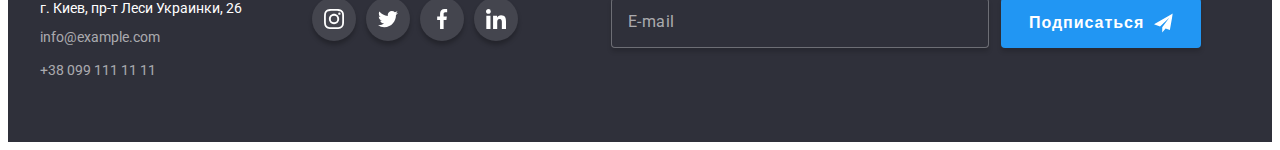
==== commit 50b62826: "no-margin" ====
--- a/index.html
+++ b/index.html
@@ -482,7 +482,7 @@
             ></textarea>
           </div>
           <label class="modal__check-field">
-            <input type="checkbox" class="checkbox" name="checkbox" />
+            <input type="checkbox" class="modal__checkbox" name="checkbox" />
             <span class="modal__checkbox-label"></span>
             <span class="modal__agreement">
               Соглашаюсь с рассылкой и принимаю
@@ -494,6 +494,7 @@
         </form>
       </div>
     </div>
+
     <script src="./js/modal.js"></script>
   </body>
 </html>
--- a/css/main.min.css
+++ b/css/main.min.css
@@ -1,2 +1,2 @@
-.visually-hidden{position:absolute;width:1px;height:1px;margin:-1px;border:0;padding:0;white-space:nowrap;-webkit-clip-path:inset(100%);clip-path:inset(100%);clip:rect(0 0 0 0);overflow:hidden}h1,h2,h3,h4,h5,h6,p{margin:0}ul{list-style:none;padding-left:0px;margin:0}a{display:block;text-decoration:none;font-style:normal}img{display:block;max-width:100%}.hidden{display:none;margin-top:0px;margin-bottom:0px}body{background-color:var(--bg-color);font-family:'Roboto', sans-serif}.container{width:1200px;padding-right:15px;padding-left:15px;margin-left:auto;margin-right:auto}.header__header-nav{display:-webkit-box;display:-ms-flexbox;display:flex;text-align:center;-webkit-box-pack:center;-ms-flex-pack:center;justify-content:center}.header__main-nav{display:-webkit-box;display:-ms-flexbox;display:flex;-webkit-box-align:center;-ms-flex-align:center;align-items:center;padding:0;margin-right:auto}.header__site-nav{font-weight:500;font-size:14px;line-height:1.17;display:-webkit-box;display:-ms-flexbox;display:flex}.header__site-nav .current{color:#2196f3;position:relative}.current::after{content:'';position:absolute;bottom:-3px;display:block;width:100%;height:4px;background-color:#2196f3;border-radius:2px}.header__site-nav .header__item:not(:last-child){margin-right:50px}.header__site-nav a{display:inline-block;padding-top:32px;padding-bottom:32px;color:#212121}.header__header-contact-list{display:-webkit-box;display:-ms-flexbox;display:flex;line-height:1.17;font-size:14px;font-weight:500;letter-spacing:0.02em}.header__item+.header__item{margin-left:50px}.header__item-link{-webkit-transition:color 250ms cubic-bezier(0.4, 0, 0.2, 1);transition:color 250ms cubic-bezier(0.4, 0, 0.2, 1)}.header__contact-link{display:-webkit-box;display:-ms-flexbox;display:flex;-webkit-box-align:center;-ms-flex-align:center;align-items:center;padding-top:32px;padding-bottom:32px;margin-bottom:0;color:#757575;-webkit-transition:color 250ms cubic-bezier(0.4, 0, 0.2, 1);transition:color 250ms cubic-bezier(0.4, 0, 0.2, 1)}.header a:hover,.header a:focus{color:#2196f3}.header__mail:hover .header__icon-mail,.header__mail:focus .header__icon-mail,.header__phone:hover .header__icon-phone,.header__phone:hover .header__icon-phone{fill:#2196f3}.header__icon-mail,.header__icon-phone{margin-right:10px;fill:currentColor}.header{border-bottom:1px solid #ececec}.header__logo{color:#2196f3;font-family:'Raleway', sans-serif;font-size:26px}.header__logo{margin-right:93px;padding-top:24px;padding-bottom:24px}.header__logo-two{color:#000000;font-family:'Raleway', sans-serif;font-size:26px}.header__main-nav .header__text{line-height:1.38}.footer__logo{color:#2196f3;font-family:'Raleway', sans-serif;font-size:26px}.footer__text{line-height:1.17}.footer__logo-three{color:#fff}.hero{background-color:#2f303a;text-align:center;padding-top:200px;padding-bottom:200px;max-width:1600px;height:600px;margin-left:auto;margin-right:auto;background-image:-webkit-gradient(linear, left top, left bottom, from(rgba(47,48,58,0.4)), to(rgba(47,48,58,0.4))),url(../images/bg-hero.jpg);background-image:linear-gradient(rgba(47,48,58,0.4), rgba(47,48,58,0.4)),url(../images/bg-hero.jpg);background-position:center;background-repeat:no-repeat;background-size:cover}.hero__title{color:#fff;width:696px;font-family:Roboto;font-size:44px;font-weight:900;letter-spacing:0.06em;line-height:1.36;text-transform:uppercase;display:inline-block;text-align:center;margin:0 0 30px 0}.hero-btn{color:#fff;background-color:#2196f3;cursor:pointer;border:none;line-height:1.8;letter-spacing:0.06em;text-align:center;font-size:16px;font-weight:700;border-radius:4px;padding:10px 32px;display:block;margin:auto;-webkit-transition:background-color 250ms cubic-bezier(0.4, 0, 0.2, 1);transition:background-color 250ms cubic-bezier(0.4, 0, 0.2, 1)}.hero-btn:hover,.hero-btn:focus{background-color:#188ce8}.footer__btn-send{color:#fff;background-color:#2196f3;cursor:pointer;border:none;line-height:1.87;letter-spacing:0.06em;-webkit-box-align:center;-ms-flex-align:center;align-items:center;font-size:16px;font-weight:700;border-radius:4px;-webkit-box-shadow:0px 4px 4px rgba(0,0,0,0.15);box-shadow:0px 4px 4px rgba(0,0,0,0.15);padding:10px 28px;display:-webkit-box;display:-ms-flexbox;display:flex;margin:auto;width:200px;height:50px;-webkit-transition:background-color 250ms cubic-bezier(0.4, 0, 0.2, 1);transition:background-color 250ms cubic-bezier(0.4, 0, 0.2, 1)}.features{padding-top:94px;padding-bottom:94px}.features__list{display:-webkit-box;display:-ms-flexbox;display:flex;margin-left:calc(-1 * $pictures-margin)}.features__item{-ms-flex-preferred-size:calc(100% / 4 - $pictures-margin);flex-basis:calc(100% / 4 - $pictures-margin);margin-left:30px}.features__icons-set{display:-webkit-box;display:-ms-flexbox;display:flex;-webkit-box-pack:center;-ms-flex-pack:center;justify-content:center;-webkit-box-align:center;-ms-flex-align:center;align-items:center;height:120px;background-color:#f5f4fa;margin-bottom:30px}.features__icons{width:70px;height:70px}.features__title{font-weight:700;font-size:14px;line-height:16px;letter-spacing:0.03em;text-transform:uppercase;margin-bottom:10px}.features__description{color:#757575;line-height:1.7;font-weight:400;font-size:14px;letter-spacing:0.03em;text-align:left}.we-do{padding-bottom:94px}.we-do__title{color:#212121;font-size:14px;line-height:1.17;text-align:center;font-weight:700;font-size:36px;margin-bottom:50px}.we-do__foto{display:-webkit-box;display:-ms-flexbox;display:flex;margin-left:calc(-1 * $pictures-margin)}.we-do__item{-ms-flex-preferred-size:calc(100% / 3 - $pictures-margin);flex-basis:calc(100% / 3 - $pictures-margin);margin-left:30px}.we-do__label{position:relative;display:-webkit-box;display:-ms-flexbox;display:flex;-webkit-box-pack:center;-ms-flex-pack:center;justify-content:center;-webkit-box-align:end;-ms-flex-align:end;align-items:flex-end}.we-do__txt{position:absolute;display:-webkit-box;display:-ms-flexbox;display:flex;-webkit-box-pack:center;-ms-flex-pack:center;justify-content:center;-webkit-box-align:center;-ms-flex-align:center;align-items:center;width:100%;height:70px;font-weight:700;font-size:14px;line-height:1.14;text-align:center;letter-spacing:0.03em;text-transform:uppercase;color:#fff;background-color:rgba(47,48,58,0.8)}.our-team{background-color:#f5f4fa;padding-top:94px;padding-bottom:94px;margin-left:auto;margin-right:auto}.our-team__title{color:#212121;line-height:1.17;text-align:center;font-weight:700;font-size:36px;margin-bottom:50px}.our-team__foto{display:-webkit-box;display:-ms-flexbox;display:flex;margin-left:calc(-1 * $pictures-margin)}.our-team__item{-ms-flex-preferred-size:calc(100% / 4 - $pictures-margin);flex-basis:calc(100% / 4 - $pictures-margin);margin-left:30px;background-color:#fff;border-radius:0px 0px 4px 4px;-webkit-box-shadow:0px 4px 4px 0px #00000040;box-shadow:0px 4px 4px 0px #00000040}.our-team__card-content{padding:30px 32px}.our-team__name{font-weight:500;font-size:16px;line-height:1.17;margin-bottom:10px;text-align:center}.our-team__prof{color:#757575;font-weight:400;font-size:16px;line-height:1.17;text-align:center;margin-bottom:16px}.our-team__links-set{display:-webkit-box;display:-ms-flexbox;display:flex}.our-team__bg-link{display:-webkit-box;display:-ms-flexbox;display:flex;-webkit-box-align:center;-ms-flex-align:center;align-items:center;-webkit-box-pack:center;-ms-flex-pack:center;justify-content:center;color:#afb1b8;border-radius:50%;width:44px;height:44px;-webkit-transition:color 250ms cubic-bezier(0.4, 0, 0.2, 1),background-color 250ms cubic-bezier(0.4, 0, 0.2, 1);transition:color 250ms cubic-bezier(0.4, 0, 0.2, 1),background-color 250ms cubic-bezier(0.4, 0, 0.2, 1)}.our-team__links-set:not(:last-child){margin-right:10px}.our-team__bg-link:hover{color:#fff;background-color:#2196f3}.our-team__social-link{fill:currentColor;width:20px;height:20px}.clients{background-color:#fff;padding-top:94px;padding-bottom:94px;margin-right:auto;margin-left:auto}.clients__regular-clients{font-size:36px;font-weight:700;line-height:1.17;letter-spacing:0.03em;text-align:center;margin-bottom:50px}.clients__our-clients{display:-webkit-box;display:-ms-flexbox;display:flex;margin-left:calc(-1 * $pictures-margin)}.clients__item{-ms-flex-preferred-size:calc(100% / 6 - $pictures-margin);flex-basis:calc(100% / 6 - $pictures-margin);margin-left:30px;width:170px;height:92px;border:1px solid #afb1b8;border-radius:4px;display:-webkit-box;display:-ms-flexbox;display:flex;-webkit-box-align:center;-ms-flex-align:center;align-items:center;-webkit-box-pack:center;-ms-flex-pack:center;justify-content:center;cursor:pointer;-webkit-transition:border 250ms cubic-bezier(0.4, 0, 0.2, 1);transition:border 250ms cubic-bezier(0.4, 0, 0.2, 1)}.clients__icon{width:106px;height:60px;fill:#afb1b8;-webkit-transition:fill 250ms cubic-bezier(0.4, 0, 0.2, 1);transition:fill 250ms cubic-bezier(0.4, 0, 0.2, 1)}.clients__item:hover{border:1px solid #2196f3}.clients__item:hover .clients__icon{fill:#2196f3}.footer a:hover,.footer a:focus{color:#2196f3}.footer{background-color:#2f303a;padding-top:60px;padding-bottom:60px}.footer__content{display:-webkit-box;display:-ms-flexbox;display:flex;-webkit-box-align:baseline;-ms-flex-align:baseline;align-items:baseline}.footer__adress a{color:#fff;line-height:1.17;-webkit-transition:color 250ms cubic-bezier(0.4, 0, 0.2, 1);transition:color 250ms cubic-bezier(0.4, 0, 0.2, 1)}.footer__contact a{color:rgba(255,255,255,0.6);line-height:1.7;-webkit-transition:color 250ms cubic-bezier(0.4, 0, 0.2, 1);transition:color 250ms cubic-bezier(0.4, 0, 0.2, 1)}.footer__contact-list{line-height:1.17;font-size:14px}.footer__text{margin-bottom:20px}.footer__adress{margin-bottom:9px}.footer__mail{margin-bottom:9px}.footer__join{margin-left:70px;margin-right:93px}.footer__join-title{font-size:14px;font-style:normal;font-weight:700;line-height:1.17;letter-spacing:0.03em;text-transform:uppercase;color:#fff;margin-bottom:20px}.footer__links-set{display:-webkit-box;display:-ms-flexbox;display:flex}.footer__bg-link{display:-webkit-box;display:-ms-flexbox;display:flex;-webkit-box-align:center;-ms-flex-align:center;align-items:center;-webkit-box-pack:center;-ms-flex-pack:center;justify-content:center;background-color:#ffffff1a;width:44px;height:44px;-webkit-box-shadow:0px 4px 4px 0px #00000040;box-shadow:0px 4px 4px 0px #00000040;border-radius:50%;-webkit-transition:background-color 250ms cubic-bezier(0.4, 0, 0.2, 1);transition:background-color 250ms cubic-bezier(0.4, 0, 0.2, 1)}.footer__link:not(:last-child){margin-right:10px}.footer__bg-link:hover{background-color:#2196f3}.footer__social-link{fill:#fff;width:20px;height:20px}.footer__subs-title{font-size:14px;font-weight:700;line-height:1.14;letter-spacing:0.03em;text-transform:uppercase;color:#fff;margin-bottom:20px}.footer__subs-form{display:-webkit-box;display:-ms-flexbox;display:flex}.footer__subscribe ::-webkit-input-placeholder{font-family:Roboto;font-size:16px;line-height:1.25;letter-spacing:0.03em;text-align:left;color:rgba(255,255,255,0.6)}.footer__subscribe :-ms-input-placeholder{font-family:Roboto;font-size:16px;line-height:1.25;letter-spacing:0.03em;text-align:left;color:rgba(255,255,255,0.6)}.footer__subscribe ::-ms-input-placeholder{font-family:Roboto;font-size:16px;line-height:1.25;letter-spacing:0.03em;text-align:left;color:rgba(255,255,255,0.6)}.footer__subscribe ::placeholder{font-family:Roboto;font-size:16px;line-height:1.25;letter-spacing:0.03em;text-align:left;color:rgba(255,255,255,0.6)}.footer__subs-mail{width:358px;margin-right:12px;padding-left:16px;border:1px solid rgba(255,255,255,0.3);-webkit-box-shadow:0px 4px 4px 0px rgba(0,0,0,0.15);box-shadow:0px 4px 4px 0px rgba(0,0,0,0.15);border-radius:4px;background-color:#2f303a;outline:none;color:rgba(255,255,255,0.6)}.footer__icon-send{width:24px;height:24px;margin-left:10px;fill:#fff}
+.visually-hidden{position:absolute;width:1px;height:1px;margin:-1px;border:0;padding:0;white-space:nowrap;-webkit-clip-path:inset(100%);clip-path:inset(100%);clip:rect(0 0 0 0);overflow:hidden}h1,h2,h3,h4,h5,h6,p{margin:0}ul{list-style:none;padding-left:0px;margin:0}a{display:block;text-decoration:none;font-style:normal}img{display:block;max-width:100%}.hidden{display:none;margin-top:0px;margin-bottom:0px}body{background-color:var(--bg-color);font-family:'Roboto', sans-serif}.container{width:1200px;padding-right:15px;padding-left:15px;margin-left:auto;margin-right:auto}.header__header-nav{display:-webkit-box;display:-ms-flexbox;display:flex;text-align:center;-webkit-box-pack:center;-ms-flex-pack:center;justify-content:center}.header__main-nav{display:-webkit-box;display:-ms-flexbox;display:flex;-webkit-box-align:center;-ms-flex-align:center;align-items:center;padding:0;margin-right:auto}.header__site-nav{font-weight:500;font-size:14px;line-height:1.17;display:-webkit-box;display:-ms-flexbox;display:flex}.header__site-nav .current{color:#2196f3;position:relative}.current::after{content:'';position:absolute;bottom:-3px;display:block;width:100%;height:4px;background-color:#2196f3;border-radius:2px}.header__site-nav .header__item:not(:last-child){margin-right:50px}.header__site-nav a{display:inline-block;padding-top:32px;padding-bottom:32px;color:#212121}.header__header-contact-list{display:-webkit-box;display:-ms-flexbox;display:flex;line-height:1.17;font-size:14px;font-weight:500;letter-spacing:0.02em}.header__item+.header__item{margin-left:50px}.header__item-link{-webkit-transition:color 250ms cubic-bezier(0.4, 0, 0.2, 1);transition:color 250ms cubic-bezier(0.4, 0, 0.2, 1)}.header__contact-link{display:-webkit-box;display:-ms-flexbox;display:flex;-webkit-box-align:center;-ms-flex-align:center;align-items:center;padding-top:32px;padding-bottom:32px;margin-bottom:0;color:#757575;-webkit-transition:color 250ms cubic-bezier(0.4, 0, 0.2, 1);transition:color 250ms cubic-bezier(0.4, 0, 0.2, 1)}.header a:hover,.header a:focus{color:#2196f3}.header__mail:hover .header__icon-mail,.header__mail:focus .header__icon-mail,.header__phone:hover .header__icon-phone,.header__phone:hover .header__icon-phone{fill:#2196f3}.header__icon-mail,.header__icon-phone{margin-right:10px;fill:currentColor}.header{border-bottom:1px solid #ececec}.header__logo{color:#2196f3;font-family:'Raleway', sans-serif;font-size:26px}.header__logo{margin-right:93px;padding-top:24px;padding-bottom:24px}.header__logo-two{color:#000000;font-family:'Raleway', sans-serif;font-size:26px}.header__main-nav .header__text{line-height:1.38}.footer__logo{color:#2196f3;font-family:'Raleway', sans-serif;font-size:26px}.footer__text{line-height:1.17}.footer__logo-three{color:#fff}.hero{background-color:#2f303a;text-align:center;padding-top:200px;padding-bottom:200px;max-width:1600px;height:600px;margin-left:auto;margin-right:auto;background-image:-webkit-gradient(linear, left top, left bottom, from(rgba(47,48,58,0.4)), to(rgba(47,48,58,0.4))),url(../images/bg-hero.jpg);background-image:linear-gradient(rgba(47,48,58,0.4), rgba(47,48,58,0.4)),url(../images/bg-hero.jpg);background-position:center;background-repeat:no-repeat;background-size:cover}.hero__title{color:#fff;width:696px;font-family:Roboto;font-size:44px;font-weight:900;letter-spacing:0.06em;line-height:1.36;text-transform:uppercase;display:inline-block;text-align:center;margin:0 0 30px 0}.hero-btn{color:#fff;background-color:#2196f3;cursor:pointer;border:none;line-height:1.8;letter-spacing:0.06em;text-align:center;font-size:16px;font-weight:700;border-radius:4px;padding:10px 32px;display:block;margin:auto;-webkit-transition:background-color 250ms cubic-bezier(0.4, 0, 0.2, 1);transition:background-color 250ms cubic-bezier(0.4, 0, 0.2, 1)}.hero-btn:hover,.hero-btn:focus{background-color:#188ce8}.footer__btn-send{color:#fff;background-color:#2196f3;cursor:pointer;border:none;line-height:1.87;letter-spacing:0.06em;-webkit-box-align:center;-ms-flex-align:center;align-items:center;font-size:16px;font-weight:700;border-radius:4px;-webkit-box-shadow:0px 4px 4px rgba(0,0,0,0.15);box-shadow:0px 4px 4px rgba(0,0,0,0.15);padding:10px 28px;display:-webkit-box;display:-ms-flexbox;display:flex;margin:auto;width:200px;height:50px;-webkit-transition:background-color 250ms cubic-bezier(0.4, 0, 0.2, 1);transition:background-color 250ms cubic-bezier(0.4, 0, 0.2, 1)}.features{padding-top:94px;padding-bottom:94px}.features__list{display:-webkit-box;display:-ms-flexbox;display:flex;margin-left:calc(-1 * $pictures-margin)}.features__item{-ms-flex-preferred-size:calc(100% / 4 - $pictures-margin);flex-basis:calc(100% / 4 - $pictures-margin);margin-left:30px}.features__icons-set{display:-webkit-box;display:-ms-flexbox;display:flex;-webkit-box-pack:center;-ms-flex-pack:center;justify-content:center;-webkit-box-align:center;-ms-flex-align:center;align-items:center;height:120px;background-color:#f5f4fa;margin-bottom:30px}.features__icons{width:70px;height:70px}.features__title{font-weight:700;font-size:14px;line-height:16px;letter-spacing:0.03em;text-transform:uppercase;margin-bottom:10px}.features__description{color:#757575;line-height:1.7;font-weight:400;font-size:14px;letter-spacing:0.03em;text-align:left}.we-do{padding-bottom:94px}.we-do__title{color:#212121;font-size:14px;line-height:1.17;text-align:center;font-weight:700;font-size:36px;margin-bottom:50px}.we-do__foto{display:-webkit-box;display:-ms-flexbox;display:flex;margin-left:calc(-1 * $pictures-margin)}.we-do__item{-ms-flex-preferred-size:calc(100% / 3 - $pictures-margin);flex-basis:calc(100% / 3 - $pictures-margin);margin-left:30px}.we-do__label{position:relative;display:-webkit-box;display:-ms-flexbox;display:flex;-webkit-box-pack:center;-ms-flex-pack:center;justify-content:center;-webkit-box-align:end;-ms-flex-align:end;align-items:flex-end}.we-do__txt{position:absolute;display:-webkit-box;display:-ms-flexbox;display:flex;-webkit-box-pack:center;-ms-flex-pack:center;justify-content:center;-webkit-box-align:center;-ms-flex-align:center;align-items:center;width:100%;height:70px;font-weight:700;font-size:14px;line-height:1.14;text-align:center;letter-spacing:0.03em;text-transform:uppercase;color:#fff;background-color:rgba(47,48,58,0.8)}.our-team{background-color:#f5f4fa;padding-top:94px;padding-bottom:94px;margin-left:auto;margin-right:auto}.our-team__title{color:#212121;line-height:1.17;text-align:center;font-weight:700;font-size:36px;margin-bottom:50px}.our-team__foto{display:-webkit-box;display:-ms-flexbox;display:flex;margin-left:calc(-1 * $pictures-margin)}.our-team__item{-ms-flex-preferred-size:calc(100% / 4 - $pictures-margin);flex-basis:calc(100% / 4 - $pictures-margin);margin-left:30px;background-color:#fff;border-radius:0px 0px 4px 4px;-webkit-box-shadow:0px 4px 4px 0px #00000040;box-shadow:0px 4px 4px 0px #00000040}.our-team__card-content{padding:30px 32px}.our-team__name{font-weight:500;font-size:16px;line-height:1.17;margin-bottom:10px;text-align:center}.our-team__prof{color:#757575;font-weight:400;font-size:16px;line-height:1.17;text-align:center;margin-bottom:16px}.our-team__links-set{display:-webkit-box;display:-ms-flexbox;display:flex}.our-team__bg-link{display:-webkit-box;display:-ms-flexbox;display:flex;-webkit-box-align:center;-ms-flex-align:center;align-items:center;-webkit-box-pack:center;-ms-flex-pack:center;justify-content:center;color:#afb1b8;border-radius:50%;width:44px;height:44px;-webkit-transition:color 250ms cubic-bezier(0.4, 0, 0.2, 1),background-color 250ms cubic-bezier(0.4, 0, 0.2, 1);transition:color 250ms cubic-bezier(0.4, 0, 0.2, 1),background-color 250ms cubic-bezier(0.4, 0, 0.2, 1)}.our-team__links-set:not(:last-child){margin-right:10px}.our-team__bg-link:hover{color:#fff;background-color:#2196f3}.our-team__social-link{fill:currentColor;width:20px;height:20px}.clients{background-color:#fff;padding-top:94px;padding-bottom:94px;margin-right:auto;margin-left:auto}.clients__regular-clients{font-size:36px;font-weight:700;line-height:1.17;letter-spacing:0.03em;text-align:center;margin-bottom:50px}.clients__our-clients{display:-webkit-box;display:-ms-flexbox;display:flex;margin-left:calc(-1 * $pictures-margin)}.clients__item{-ms-flex-preferred-size:calc(100% / 6 - $pictures-margin);flex-basis:calc(100% / 6 - $pictures-margin);margin-left:30px;width:170px;height:92px;border:1px solid #afb1b8;border-radius:4px;display:-webkit-box;display:-ms-flexbox;display:flex;-webkit-box-align:center;-ms-flex-align:center;align-items:center;-webkit-box-pack:center;-ms-flex-pack:center;justify-content:center;cursor:pointer;-webkit-transition:border 250ms cubic-bezier(0.4, 0, 0.2, 1);transition:border 250ms cubic-bezier(0.4, 0, 0.2, 1)}.clients__icon{width:106px;height:60px;fill:#afb1b8;-webkit-transition:fill 250ms cubic-bezier(0.4, 0, 0.2, 1);transition:fill 250ms cubic-bezier(0.4, 0, 0.2, 1)}.clients__item:hover{border:1px solid #2196f3}.clients__item:hover .clients__icon{fill:#2196f3}.footer a:hover,.footer a:focus{color:#2196f3}.footer{background-color:#2f303a;padding-top:60px;padding-bottom:60px}.footer__content{display:-webkit-box;display:-ms-flexbox;display:flex;-webkit-box-align:baseline;-ms-flex-align:baseline;align-items:baseline}.footer__adress a{color:#fff;line-height:1.17;-webkit-transition:color 250ms cubic-bezier(0.4, 0, 0.2, 1);transition:color 250ms cubic-bezier(0.4, 0, 0.2, 1)}.footer__contact a{color:rgba(255,255,255,0.6);line-height:1.7;-webkit-transition:color 250ms cubic-bezier(0.4, 0, 0.2, 1);transition:color 250ms cubic-bezier(0.4, 0, 0.2, 1)}.footer__contact-list{line-height:1.17;font-size:14px}.footer__text{margin-bottom:20px}.footer__adress{margin-bottom:9px}.footer__mail{margin-bottom:9px}.footer__join{margin-left:70px;margin-right:93px}.footer__join-title{font-size:14px;font-style:normal;font-weight:700;line-height:1.17;letter-spacing:0.03em;text-transform:uppercase;color:#fff;margin-bottom:20px}.footer__links-set{display:-webkit-box;display:-ms-flexbox;display:flex}.footer__bg-link{display:-webkit-box;display:-ms-flexbox;display:flex;-webkit-box-align:center;-ms-flex-align:center;align-items:center;-webkit-box-pack:center;-ms-flex-pack:center;justify-content:center;background-color:#ffffff1a;width:44px;height:44px;-webkit-box-shadow:0px 4px 4px 0px #00000040;box-shadow:0px 4px 4px 0px #00000040;border-radius:50%;-webkit-transition:background-color 250ms cubic-bezier(0.4, 0, 0.2, 1);transition:background-color 250ms cubic-bezier(0.4, 0, 0.2, 1)}.footer__link:not(:last-child){margin-right:10px}.footer__bg-link:hover{background-color:#2196f3}.footer__social-link{fill:#fff;width:20px;height:20px}.footer__subs-title{font-size:14px;font-weight:700;line-height:1.14;letter-spacing:0.03em;text-transform:uppercase;color:#fff;margin-bottom:20px}.footer__subs-form{display:-webkit-box;display:-ms-flexbox;display:flex}.footer__subscribe ::-webkit-input-placeholder{font-family:Roboto;font-size:16px;line-height:1.25;letter-spacing:0.03em;text-align:left;color:rgba(255,255,255,0.6)}.footer__subscribe :-ms-input-placeholder{font-family:Roboto;font-size:16px;line-height:1.25;letter-spacing:0.03em;text-align:left;color:rgba(255,255,255,0.6)}.footer__subscribe ::-ms-input-placeholder{font-family:Roboto;font-size:16px;line-height:1.25;letter-spacing:0.03em;text-align:left;color:rgba(255,255,255,0.6)}.footer__subscribe ::placeholder{font-family:Roboto;font-size:16px;line-height:1.25;letter-spacing:0.03em;text-align:left;color:rgba(255,255,255,0.6)}.footer__subs-mail{width:358px;margin-right:12px;padding-left:16px;border:1px solid rgba(255,255,255,0.3);-webkit-box-shadow:0px 4px 4px 0px rgba(0,0,0,0.15);box-shadow:0px 4px 4px 0px rgba(0,0,0,0.15);border-radius:4px;background-color:#2f303a;outline:none;color:rgba(255,255,255,0.6)}.footer__icon-send{width:24px;height:24px;margin-left:10px;fill:#fff}.backdrop{position:fixed;top:0;left:0;width:100%;height:100%;background-color:rgba(0,0,0,0.2);opacity:1;-webkit-transition:opacity 250ms cubic-bezier(0.4, 0, 0.2, 1);transition:opacity 250ms cubic-bezier(0.4, 0, 0.2, 1)}.backdrop.is-hidden{opacity:0;pointer-events:none}.backdrop.is-hidden .modal{-webkit-transform:translate(-50%, -50%) scale(0.8);transform:translate(-50%, -50%) scale(0.8)}.modal{position:absolute;top:50%;left:50%;min-width:528px;min-height:581px;background-color:#fff;-webkit-transform:translate(-50%, -50%) scale(1);transform:translate(-50%, -50%) scale(1);-webkit-transition:-webkit-transform 20ms cubic-bezier(0.4, 0, 0.2, 1);transition:-webkit-transform 20ms cubic-bezier(0.4, 0, 0.2, 1);transition:transform 20ms cubic-bezier(0.4, 0, 0.2, 1);transition:transform 20ms cubic-bezier(0.4, 0, 0.2, 1), -webkit-transform 20ms cubic-bezier(0.4, 0, 0.2, 1);-webkit-box-shadow:0px 1px 3px rgba(0,0,0,0.12),0px 1px 1px rgba(0,0,0,0.14),0px 2px 1px rgba(0,0,0,0.2);box-shadow:0px 1px 3px rgba(0,0,0,0.12),0px 1px 1px rgba(0,0,0,0.14),0px 2px 1px rgba(0,0,0,0.2);border-radius:4px}.modal__btn-close{position:absolute;background-color:#fff;width:30px;height:30px;right:8px;top:8px;padding:6px;border:none;border-radius:50%;border:1px solid #0000001a;cursor:pointer;-webkit-transition:background-color 250ms cubic-bezier(0.4, 0, 0.2, 1);transition:background-color 250ms cubic-bezier(0.4, 0, 0.2, 1)}.modal__icon-close{fill:black;width:11px;height:11px;-webkit-transition:fill 250ms cubic-bezier(0.4, 0, 0.2, 1);transition:fill 250ms cubic-bezier(0.4, 0, 0.2, 1)}.modal__btn-close:hover .modal__icon-close,.modal__btn-close:focus .modal__icon-close{fill:#2196f3}.modal__title{margin-bottom:12px;margin-left:auto;margin-right:auto;font-size:20px;font-weight:700;line-height:1.15;letter-spacing:0.03em;color:#212121}.modal__form{margin-left:auto;margin-right:auto;padding:40px}.modal__form-field:not(:last-child){margin-bottom:10px}.modal__form-field:nth-child(5){margin-bottom:0}.modal__form-field{display:-webkit-box;display:-ms-flexbox;display:flex;-webkit-box-orient:vertical;-webkit-box-direction:normal;-ms-flex-direction:column;flex-direction:column}.modal__position{position:relative;display:inline-block}.modal__form-label{display:inline-block;margin-bottom:4px;color:#757575;font-size:12px;line-height:1.7;letter-spacing:0.01em}.modal__form-input{display:inline-block;padding:11px 12px;padding-left:42px;width:100%;height:40px;border:1px solid rgba(33,33,33,0.2);border-radius:4px;-webkit-transition:border 250ms cubic-bezier(0.4, 0, 0.2, 1);transition:border 250ms cubic-bezier(0.4, 0, 0.2, 1)}.modal__form-textarea{display:inline-block;padding:12px 16px;margin-bottom:20px;height:120px;border:1px solid rgba(33,33,33,0.2);border-radius:4px;font-size:14px;line-height:1.14;letter-spacing:0.01em;color:rgba(117,117,117,0.5);-webkit-transition:border 250ms cubic-bezier(0.4, 0, 0.2, 1);transition:border 250ms cubic-bezier(0.4, 0, 0.2, 1)}.modal__form-textarea:focus-within{border:1px solid #2196f3;outline:none}.modal__form-textarea:not(:placeholder-shown){border-color:#2196f3}.modal__icon{position:absolute;top:50%;left:12px;-webkit-transform:translateY(-50%);transform:translateY(-50%);width:18px;height:18px;fill:#212121;-webkit-transition:fill 250ms cubic-bezier(0.4, 0, 0.2, 1);transition:fill 250ms cubic-bezier(0.4, 0, 0.2, 1)}.modal__form-field:focus-within .modal__icon,.modal__form-input:not(:placeholder-shown)+.modal__icon{fill:#2196f3}.modal__form-input:focus-within,.modal__form-input:not(:placeholder-shown){border:1px solid #2196f3;outline:none}.modal__btn-send{color:#fff;background-color:#2196f3;cursor:pointer;border:none;line-height:1.87;letter-spacing:0.06em;text-align:center;font-size:16px;font-weight:700;border-radius:4px;padding:10px 55px;display:block;margin:auto;-webkit-transition:background-color 250ms cubic-bezier(0.4, 0, 0.2, 1);transition:background-color 250ms cubic-bezier(0.4, 0, 0.2, 1)}.modal__btn-send:hover,.modal__btn-send:focus{background-color:#188ce8}.modal__check-field{display:-webkit-box;display:-ms-flexbox;display:flex;-webkit-box-align:center;-ms-flex-align:center;align-items:center;-webkit-box-pack:center;-ms-flex-pack:center;justify-content:center;margin-bottom:30px}.modal__agreement{display:inline-block;font-size:14px;line-height:1.71;letter-spacing:0.03em;color:#757575}.modal__agreement-two{display:inline-block;color:#2196f3}.modal__checkbox{position:absolute;width:1px;height:1px;margin:-1px;border:0;padding:0;white-space:nowrap;-webkit-clip-path:inset(100%);clip-path:inset(100%);clip:rect(0 0 0 0);overflow:hidden}.modal__checkbox-label{display:inline-block;width:16px;height:15px;margin-right:8.38px;border:2px solid #212121;border-radius:4px;-webkit-transition:background-color 250ms cubic-bezier(0.4, 0, 0.2, 1),background-image 250ms cubic-bezier(0.4, 0, 0.2, 1),background-size 250ms cubic-bezier(0.4, 0, 0.2, 1);transition:background-color 250ms cubic-bezier(0.4, 0, 0.2, 1),background-image 250ms cubic-bezier(0.4, 0, 0.2, 1),background-size 250ms cubic-bezier(0.4, 0, 0.2, 1)}.modal__checkbox:checked+.modal__checkbox-label{border-color:transparent;background-color:#2196f3;background-image:url(/images/iconcheck.svg);background-size:contain;background-origin:border-box}.works{padding-top:94px;padding-bottom:94px}.works__btn-text{display:-webkit-box;display:-ms-flexbox;display:flex;-webkit-box-pack:center;-ms-flex-pack:center;justify-content:center;margin-bottom:50px}.works__btn-text .works__item:not(:last-child){margin-right:8px}.works__secondary-btn,.works__btn-all{background-color:#f5f4fa;color:#212121;cursor:pointer;line-height:1.62;font-size:16px;font-weight:500;border:none;border-radius:4px;padding:6px 22px;display:block;min-width:73px;text-align:center;-webkit-transition:color 250ms cubic-bezier(0.4, 0, 0.2, 1),background-color 250ms cubic-bezier(0.4, 0, 0.2, 1),-webkit-box-shadow 250ms cubic-bezier(0.4, 0, 0.2, 1);transition:color 250ms cubic-bezier(0.4, 0, 0.2, 1),background-color 250ms cubic-bezier(0.4, 0, 0.2, 1),-webkit-box-shadow 250ms cubic-bezier(0.4, 0, 0.2, 1);transition:color 250ms cubic-bezier(0.4, 0, 0.2, 1),background-color 250ms cubic-bezier(0.4, 0, 0.2, 1),box-shadow 250ms cubic-bezier(0.4, 0, 0.2, 1);transition:color 250ms cubic-bezier(0.4, 0, 0.2, 1),background-color 250ms cubic-bezier(0.4, 0, 0.2, 1),box-shadow 250ms cubic-bezier(0.4, 0, 0.2, 1),-webkit-box-shadow 250ms cubic-bezier(0.4, 0, 0.2, 1)}.works__btn-all{background-color:#2196f3;color:#fff}.works__secondary-btn:hover,.works__secondary-btn:focus,.works__btn-all:hover,.works__btn-all:focus{background-color:#2196f3;color:#fff;-webkit-box-shadow:0px 2px 2px 0px #0000001f;box-shadow:0px 2px 2px 0px #0000001f;-webkit-box-shadow:0px 1px 2px 0px #00000014;box-shadow:0px 1px 2px 0px #00000014;-webkit-box-shadow:0px 3px 1px 0px #0000001a;box-shadow:0px 3px 1px 0px #0000001a}.pictures{display:-webkit-box;display:-ms-flexbox;display:flex;-ms-flex-wrap:wrap;flex-wrap:wrap;margin-left:calc(-1 * 30px);margin-top:calc(-1 * 30px)}.pictures__card-thumb{position:relative;overflow:hidden}.pictures__overlay{position:absolute;top:0;left:0;width:100%;height:100%;background-color:rgba(33,150,243,0.9);-webkit-transform:translateY(100%);transform:translateY(100%);-webkit-transition:-webkit-transform 250ms cubic-bezier(0.4, 0, 0.2, 1);transition:-webkit-transform 250ms cubic-bezier(0.4, 0, 0.2, 1);transition:transform 250ms cubic-bezier(0.4, 0, 0.2, 1);transition:transform 250ms cubic-bezier(0.4, 0, 0.2, 1), -webkit-transform 250ms cubic-bezier(0.4, 0, 0.2, 1)}.pictures__overlay-txt{position:absolute;padding:63px 24px;font-size:18px;line-height:1.56;letter-spacing:0.03em;color:#fff}.pictures__item{-ms-flex-preferred-size:calc(100% / 3 - $pictures-margin);flex-basis:calc(100% / 3 - $pictures-margin);margin-left:30px;margin-top:30px;-webkit-transition:-webkit-box-shadow 250ms cubic-bezier(0.4, 0, 0.2, 1);transition:-webkit-box-shadow 250ms cubic-bezier(0.4, 0, 0.2, 1);transition:box-shadow 250ms cubic-bezier(0.4, 0, 0.2, 1);transition:box-shadow 250ms cubic-bezier(0.4, 0, 0.2, 1), -webkit-box-shadow 250ms cubic-bezier(0.4, 0, 0.2, 1)}.pictures__item:hover,.pictures__item:focus{-webkit-box-shadow:0px 4px 4px 0px #00000040;box-shadow:0px 4px 4px 0px #00000040}.pictures__item:hover .pictures__overlay{-webkit-transform:translateY(0);transform:translateY(0)}.pictures__border{border:1px solid #eeeeee}.pictures__card-content{padding:20px 24px}.pictures__title{color:#212121;font-size:18px;font-weight:700;line-height:2;letter-spacing:0.06em;margin-bottom:4px}.pictures__description{color:#757575;font-size:16px;font-weight:400;line-height:1.87;letter-spacing:0.03em}
 /*# sourceMappingURL=main.min.css.map */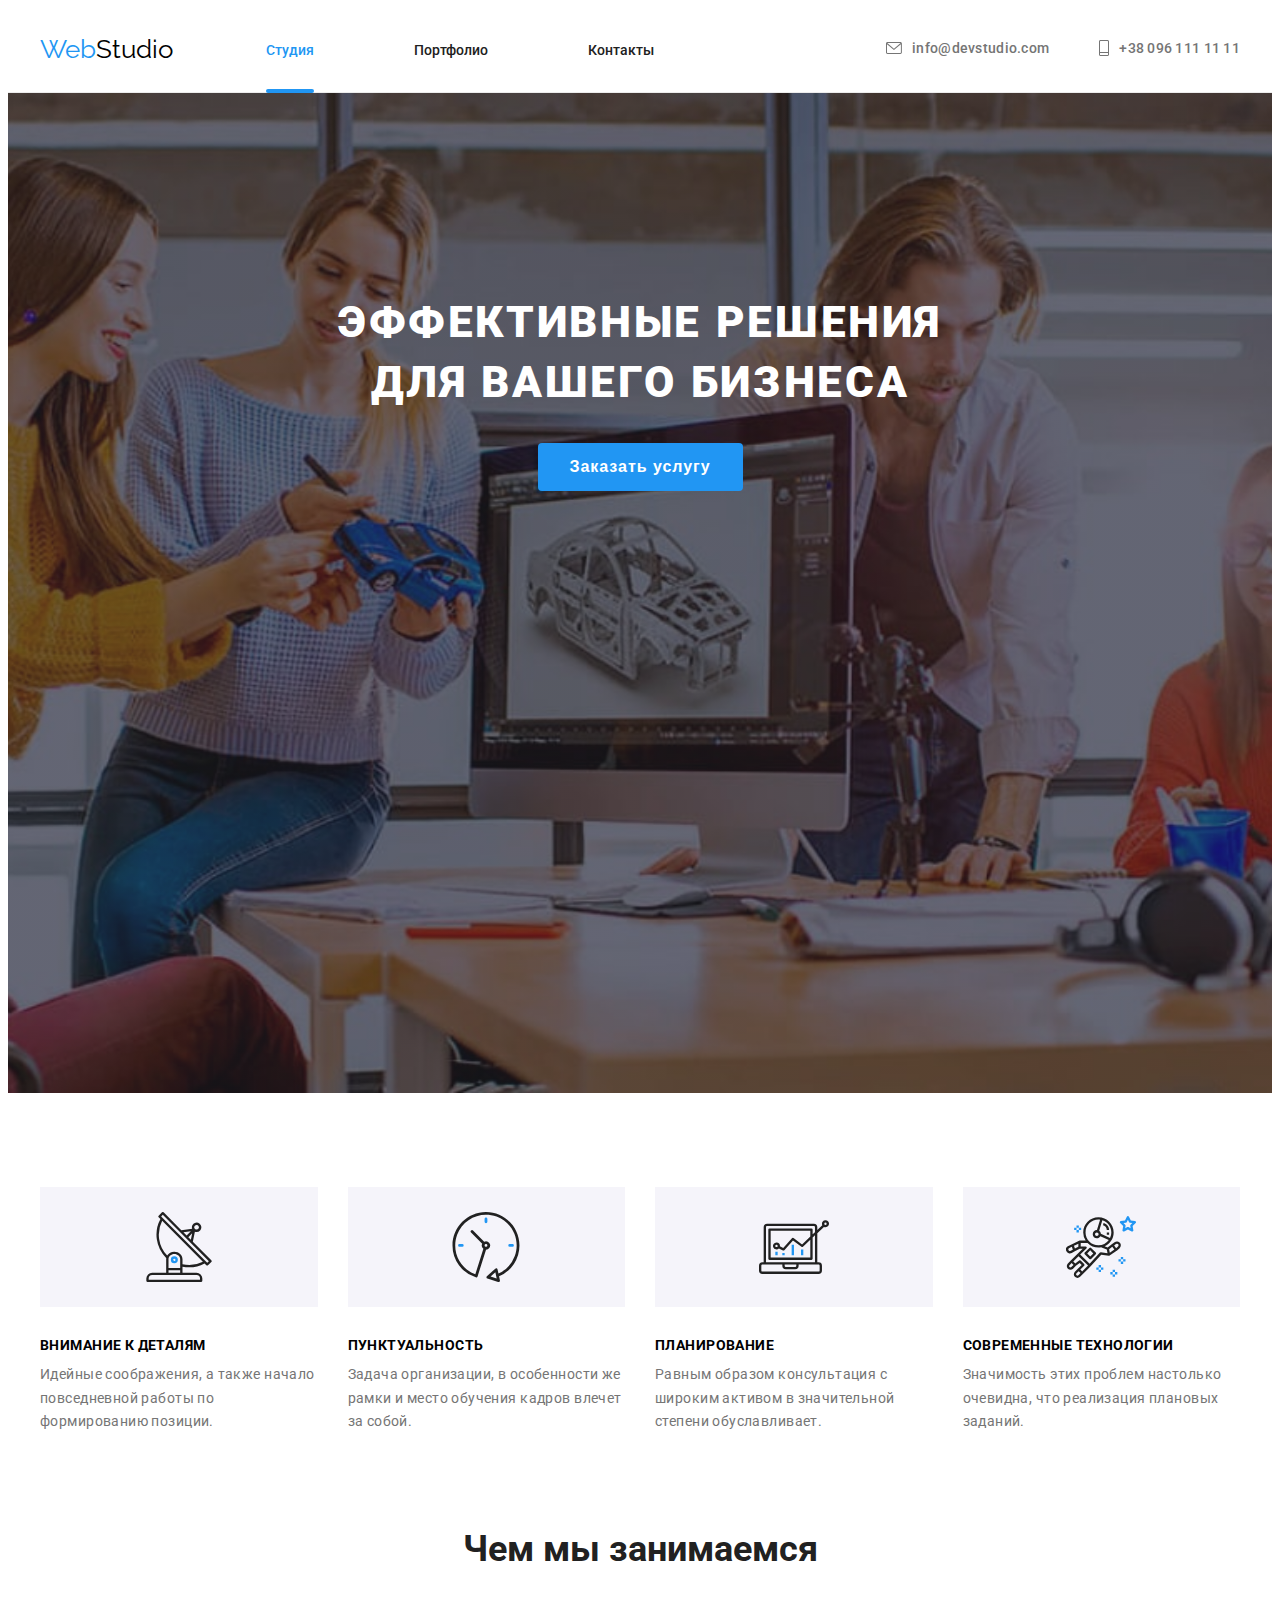
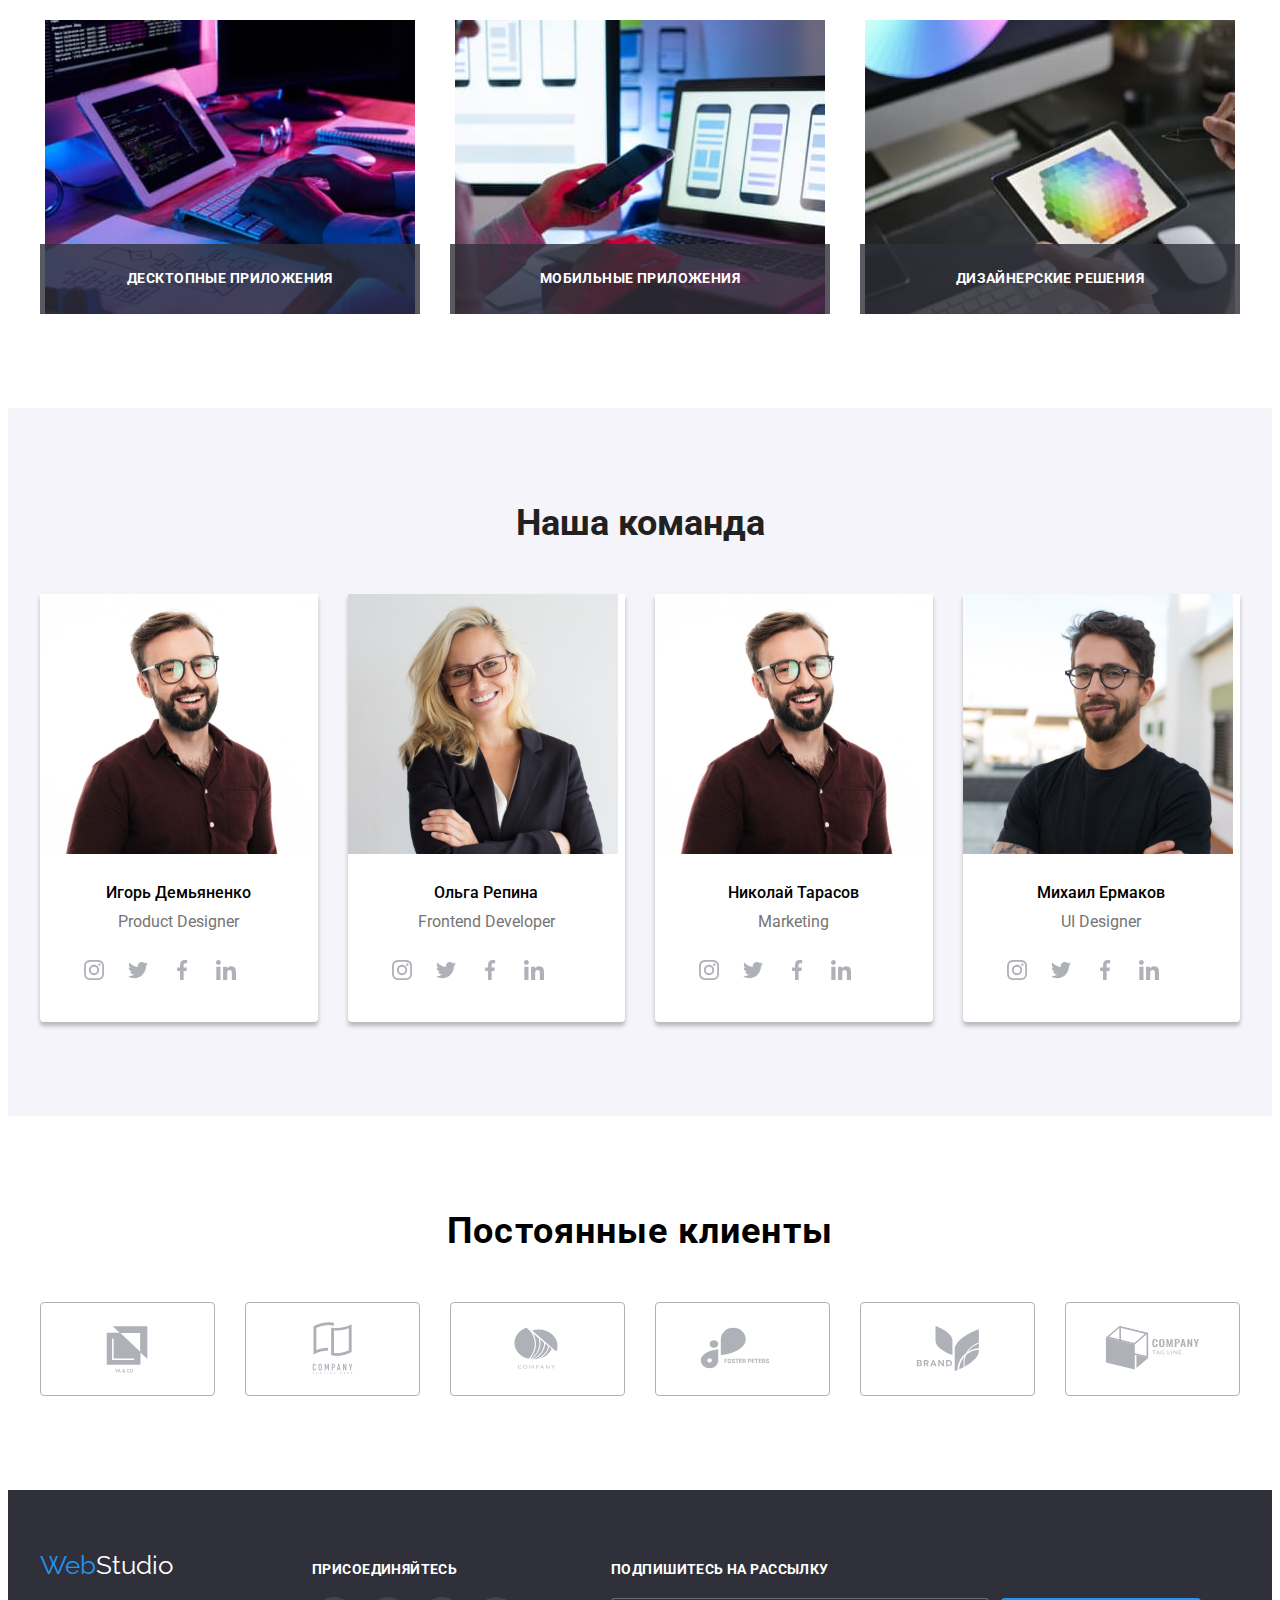
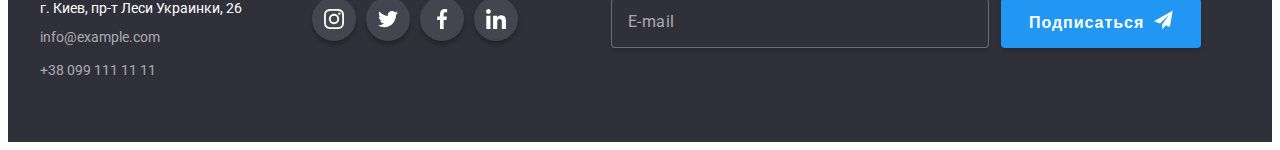
==== commit 8e1cb10b: "hw7p2" ====
--- a/index.html
+++ b/index.html
@@ -425,8 +425,8 @@
             <form class="footer__subs-form">
               <input
                 type="email"
-                name="mail"
-                id="mail"
+                name="email"
+                id="email"
                 placeholder="E-mail"
                 class="footer__subs-mail"
               />
@@ -453,7 +453,7 @@
           <div class="modal__form-field">
             <label for="name" class="modal__form-label">Имя</label>
             <div class="modal__position">
-              <input type="txt" name="name" id="name" class="modal__form-input" placeholder=" " />
+              <input type="text" name="name" id="name" class="modal__form-input" placeholder=" " />
               <svg class="modal__icon"><use href="./images/icons.svg#icon-person"></use></svg>
             </div>
           </div>
@@ -466,9 +466,9 @@
             </div>
           </div>
           <div class="modal__form-field">
-            <label for="mail" class="modal__form-label">Почта</label>
+            <label for="email" class="modal__form-label">Почта</label>
             <div class="modal__position">
-              <input type="email" name="mail" id="mail" class="modal__form-input" placeholder=" " />
+              <input type="email" name="email" class="modal__form-input" placeholder=" " />
               <svg class="modal__icon"><use href="./images/icons.svg#icon-email"></use></svg>
             </div>
           </div>
--- a/css/main.min.css
+++ b/css/main.min.css
@@ -1,2 +1,2 @@
-.visually-hidden{position:absolute;width:1px;height:1px;margin:-1px;border:0;padding:0;white-space:nowrap;-webkit-clip-path:inset(100%);clip-path:inset(100%);clip:rect(0 0 0 0);overflow:hidden}h1,h2,h3,h4,h5,h6,p{margin:0}ul{list-style:none;padding-left:0px;margin:0}a{display:block;text-decoration:none;font-style:normal}img{display:block;max-width:100%}.hidden{display:none;margin-top:0px;margin-bottom:0px}body{background-color:var(--bg-color);font-family:'Roboto', sans-serif}.container{width:1200px;padding-right:15px;padding-left:15px;margin-left:auto;margin-right:auto}.header__header-nav{display:-webkit-box;display:-ms-flexbox;display:flex;text-align:center;-webkit-box-pack:center;-ms-flex-pack:center;justify-content:center}.header__main-nav{display:-webkit-box;display:-ms-flexbox;display:flex;-webkit-box-align:center;-ms-flex-align:center;align-items:center;padding:0;margin-right:auto}.header__site-nav{font-weight:500;font-size:14px;line-height:1.17;display:-webkit-box;display:-ms-flexbox;display:flex}.header__site-nav .current{color:#2196f3;position:relative}.current::after{content:'';position:absolute;bottom:-3px;display:block;width:100%;height:4px;background-color:#2196f3;border-radius:2px}.header__site-nav .header__item:not(:last-child){margin-right:50px}.header__site-nav a{display:inline-block;padding-top:32px;padding-bottom:32px;color:#212121}.header__header-contact-list{display:-webkit-box;display:-ms-flexbox;display:flex;line-height:1.17;font-size:14px;font-weight:500;letter-spacing:0.02em}.header__item+.header__item{margin-left:50px}.header__item-link{-webkit-transition:color 250ms cubic-bezier(0.4, 0, 0.2, 1);transition:color 250ms cubic-bezier(0.4, 0, 0.2, 1)}.header__contact-link{display:-webkit-box;display:-ms-flexbox;display:flex;-webkit-box-align:center;-ms-flex-align:center;align-items:center;padding-top:32px;padding-bottom:32px;margin-bottom:0;color:#757575;-webkit-transition:color 250ms cubic-bezier(0.4, 0, 0.2, 1);transition:color 250ms cubic-bezier(0.4, 0, 0.2, 1)}.header a:hover,.header a:focus{color:#2196f3}.header__mail:hover .header__icon-mail,.header__mail:focus .header__icon-mail,.header__phone:hover .header__icon-phone,.header__phone:hover .header__icon-phone{fill:#2196f3}.header__icon-mail,.header__icon-phone{margin-right:10px;fill:currentColor}.header{border-bottom:1px solid #ececec}.header__logo{color:#2196f3;font-family:'Raleway', sans-serif;font-size:26px}.header__logo{margin-right:93px;padding-top:24px;padding-bottom:24px}.header__logo-two{color:#000000;font-family:'Raleway', sans-serif;font-size:26px}.header__main-nav .header__text{line-height:1.38}.footer__logo{color:#2196f3;font-family:'Raleway', sans-serif;font-size:26px}.footer__text{line-height:1.17}.footer__logo-three{color:#fff}.hero{background-color:#2f303a;text-align:center;padding-top:200px;padding-bottom:200px;max-width:1600px;height:600px;margin-left:auto;margin-right:auto;background-image:-webkit-gradient(linear, left top, left bottom, from(rgba(47,48,58,0.4)), to(rgba(47,48,58,0.4))),url(../images/bg-hero.jpg);background-image:linear-gradient(rgba(47,48,58,0.4), rgba(47,48,58,0.4)),url(../images/bg-hero.jpg);background-position:center;background-repeat:no-repeat;background-size:cover}.hero__title{color:#fff;width:696px;font-family:Roboto;font-size:44px;font-weight:900;letter-spacing:0.06em;line-height:1.36;text-transform:uppercase;display:inline-block;text-align:center;margin:0 0 30px 0}.hero-btn{color:#fff;background-color:#2196f3;cursor:pointer;border:none;line-height:1.8;letter-spacing:0.06em;text-align:center;font-size:16px;font-weight:700;border-radius:4px;padding:10px 32px;display:block;margin:auto;-webkit-transition:background-color 250ms cubic-bezier(0.4, 0, 0.2, 1);transition:background-color 250ms cubic-bezier(0.4, 0, 0.2, 1)}.hero-btn:hover,.hero-btn:focus{background-color:#188ce8}.footer__btn-send{color:#fff;background-color:#2196f3;cursor:pointer;border:none;line-height:1.87;letter-spacing:0.06em;-webkit-box-align:center;-ms-flex-align:center;align-items:center;font-size:16px;font-weight:700;border-radius:4px;-webkit-box-shadow:0px 4px 4px rgba(0,0,0,0.15);box-shadow:0px 4px 4px rgba(0,0,0,0.15);padding:10px 28px;display:-webkit-box;display:-ms-flexbox;display:flex;margin:auto;width:200px;height:50px;-webkit-transition:background-color 250ms cubic-bezier(0.4, 0, 0.2, 1);transition:background-color 250ms cubic-bezier(0.4, 0, 0.2, 1)}.features{padding-top:94px;padding-bottom:94px}.features__list{display:-webkit-box;display:-ms-flexbox;display:flex;margin-left:calc(-1 * $pictures-margin)}.features__item{-ms-flex-preferred-size:calc(100% / 4 - $pictures-margin);flex-basis:calc(100% / 4 - $pictures-margin);margin-left:30px}.features__icons-set{display:-webkit-box;display:-ms-flexbox;display:flex;-webkit-box-pack:center;-ms-flex-pack:center;justify-content:center;-webkit-box-align:center;-ms-flex-align:center;align-items:center;height:120px;background-color:#f5f4fa;margin-bottom:30px}.features__icons{width:70px;height:70px}.features__title{font-weight:700;font-size:14px;line-height:16px;letter-spacing:0.03em;text-transform:uppercase;margin-bottom:10px}.features__description{color:#757575;line-height:1.7;font-weight:400;font-size:14px;letter-spacing:0.03em;text-align:left}.we-do{padding-bottom:94px}.we-do__title{color:#212121;font-size:14px;line-height:1.17;text-align:center;font-weight:700;font-size:36px;margin-bottom:50px}.we-do__foto{display:-webkit-box;display:-ms-flexbox;display:flex;margin-left:calc(-1 * $pictures-margin)}.we-do__item{-ms-flex-preferred-size:calc(100% / 3 - $pictures-margin);flex-basis:calc(100% / 3 - $pictures-margin);margin-left:30px}.we-do__label{position:relative;display:-webkit-box;display:-ms-flexbox;display:flex;-webkit-box-pack:center;-ms-flex-pack:center;justify-content:center;-webkit-box-align:end;-ms-flex-align:end;align-items:flex-end}.we-do__txt{position:absolute;display:-webkit-box;display:-ms-flexbox;display:flex;-webkit-box-pack:center;-ms-flex-pack:center;justify-content:center;-webkit-box-align:center;-ms-flex-align:center;align-items:center;width:100%;height:70px;font-weight:700;font-size:14px;line-height:1.14;text-align:center;letter-spacing:0.03em;text-transform:uppercase;color:#fff;background-color:rgba(47,48,58,0.8)}.our-team{background-color:#f5f4fa;padding-top:94px;padding-bottom:94px;margin-left:auto;margin-right:auto}.our-team__title{color:#212121;line-height:1.17;text-align:center;font-weight:700;font-size:36px;margin-bottom:50px}.our-team__foto{display:-webkit-box;display:-ms-flexbox;display:flex;margin-left:calc(-1 * $pictures-margin)}.our-team__item{-ms-flex-preferred-size:calc(100% / 4 - $pictures-margin);flex-basis:calc(100% / 4 - $pictures-margin);margin-left:30px;background-color:#fff;border-radius:0px 0px 4px 4px;-webkit-box-shadow:0px 4px 4px 0px #00000040;box-shadow:0px 4px 4px 0px #00000040}.our-team__card-content{padding:30px 32px}.our-team__name{font-weight:500;font-size:16px;line-height:1.17;margin-bottom:10px;text-align:center}.our-team__prof{color:#757575;font-weight:400;font-size:16px;line-height:1.17;text-align:center;margin-bottom:16px}.our-team__links-set{display:-webkit-box;display:-ms-flexbox;display:flex}.our-team__bg-link{display:-webkit-box;display:-ms-flexbox;display:flex;-webkit-box-align:center;-ms-flex-align:center;align-items:center;-webkit-box-pack:center;-ms-flex-pack:center;justify-content:center;color:#afb1b8;border-radius:50%;width:44px;height:44px;-webkit-transition:color 250ms cubic-bezier(0.4, 0, 0.2, 1),background-color 250ms cubic-bezier(0.4, 0, 0.2, 1);transition:color 250ms cubic-bezier(0.4, 0, 0.2, 1),background-color 250ms cubic-bezier(0.4, 0, 0.2, 1)}.our-team__links-set:not(:last-child){margin-right:10px}.our-team__bg-link:hover{color:#fff;background-color:#2196f3}.our-team__social-link{fill:currentColor;width:20px;height:20px}.clients{background-color:#fff;padding-top:94px;padding-bottom:94px;margin-right:auto;margin-left:auto}.clients__regular-clients{font-size:36px;font-weight:700;line-height:1.17;letter-spacing:0.03em;text-align:center;margin-bottom:50px}.clients__our-clients{display:-webkit-box;display:-ms-flexbox;display:flex;margin-left:calc(-1 * $pictures-margin)}.clients__item{-ms-flex-preferred-size:calc(100% / 6 - $pictures-margin);flex-basis:calc(100% / 6 - $pictures-margin);margin-left:30px;width:170px;height:92px;border:1px solid #afb1b8;border-radius:4px;display:-webkit-box;display:-ms-flexbox;display:flex;-webkit-box-align:center;-ms-flex-align:center;align-items:center;-webkit-box-pack:center;-ms-flex-pack:center;justify-content:center;cursor:pointer;-webkit-transition:border 250ms cubic-bezier(0.4, 0, 0.2, 1);transition:border 250ms cubic-bezier(0.4, 0, 0.2, 1)}.clients__icon{width:106px;height:60px;fill:#afb1b8;-webkit-transition:fill 250ms cubic-bezier(0.4, 0, 0.2, 1);transition:fill 250ms cubic-bezier(0.4, 0, 0.2, 1)}.clients__item:hover{border:1px solid #2196f3}.clients__item:hover .clients__icon{fill:#2196f3}.footer a:hover,.footer a:focus{color:#2196f3}.footer{background-color:#2f303a;padding-top:60px;padding-bottom:60px}.footer__content{display:-webkit-box;display:-ms-flexbox;display:flex;-webkit-box-align:baseline;-ms-flex-align:baseline;align-items:baseline}.footer__adress a{color:#fff;line-height:1.17;-webkit-transition:color 250ms cubic-bezier(0.4, 0, 0.2, 1);transition:color 250ms cubic-bezier(0.4, 0, 0.2, 1)}.footer__contact a{color:rgba(255,255,255,0.6);line-height:1.7;-webkit-transition:color 250ms cubic-bezier(0.4, 0, 0.2, 1);transition:color 250ms cubic-bezier(0.4, 0, 0.2, 1)}.footer__contact-list{line-height:1.17;font-size:14px}.footer__text{margin-bottom:20px}.footer__adress{margin-bottom:9px}.footer__mail{margin-bottom:9px}.footer__join{margin-left:70px;margin-right:93px}.footer__join-title{font-size:14px;font-style:normal;font-weight:700;line-height:1.17;letter-spacing:0.03em;text-transform:uppercase;color:#fff;margin-bottom:20px}.footer__links-set{display:-webkit-box;display:-ms-flexbox;display:flex}.footer__bg-link{display:-webkit-box;display:-ms-flexbox;display:flex;-webkit-box-align:center;-ms-flex-align:center;align-items:center;-webkit-box-pack:center;-ms-flex-pack:center;justify-content:center;background-color:#ffffff1a;width:44px;height:44px;-webkit-box-shadow:0px 4px 4px 0px #00000040;box-shadow:0px 4px 4px 0px #00000040;border-radius:50%;-webkit-transition:background-color 250ms cubic-bezier(0.4, 0, 0.2, 1);transition:background-color 250ms cubic-bezier(0.4, 0, 0.2, 1)}.footer__link:not(:last-child){margin-right:10px}.footer__bg-link:hover{background-color:#2196f3}.footer__social-link{fill:#fff;width:20px;height:20px}.footer__subs-title{font-size:14px;font-weight:700;line-height:1.14;letter-spacing:0.03em;text-transform:uppercase;color:#fff;margin-bottom:20px}.footer__subs-form{display:-webkit-box;display:-ms-flexbox;display:flex}.footer__subscribe ::-webkit-input-placeholder{font-family:Roboto;font-size:16px;line-height:1.25;letter-spacing:0.03em;text-align:left;color:rgba(255,255,255,0.6)}.footer__subscribe :-ms-input-placeholder{font-family:Roboto;font-size:16px;line-height:1.25;letter-spacing:0.03em;text-align:left;color:rgba(255,255,255,0.6)}.footer__subscribe ::-ms-input-placeholder{font-family:Roboto;font-size:16px;line-height:1.25;letter-spacing:0.03em;text-align:left;color:rgba(255,255,255,0.6)}.footer__subscribe ::placeholder{font-family:Roboto;font-size:16px;line-height:1.25;letter-spacing:0.03em;text-align:left;color:rgba(255,255,255,0.6)}.footer__subs-mail{width:358px;margin-right:12px;padding-left:16px;border:1px solid rgba(255,255,255,0.3);-webkit-box-shadow:0px 4px 4px 0px rgba(0,0,0,0.15);box-shadow:0px 4px 4px 0px rgba(0,0,0,0.15);border-radius:4px;background-color:#2f303a;outline:none;color:rgba(255,255,255,0.6)}.footer__icon-send{width:24px;height:24px;margin-left:10px;fill:#fff}.backdrop{position:fixed;top:0;left:0;width:100%;height:100%;background-color:rgba(0,0,0,0.2);opacity:1;-webkit-transition:opacity 250ms cubic-bezier(0.4, 0, 0.2, 1);transition:opacity 250ms cubic-bezier(0.4, 0, 0.2, 1)}.backdrop.is-hidden{opacity:0;pointer-events:none}.backdrop.is-hidden .modal{-webkit-transform:translate(-50%, -50%) scale(0.8);transform:translate(-50%, -50%) scale(0.8)}.modal{position:absolute;top:50%;left:50%;min-width:528px;min-height:581px;background-color:#fff;-webkit-transform:translate(-50%, -50%) scale(1);transform:translate(-50%, -50%) scale(1);-webkit-transition:-webkit-transform 20ms cubic-bezier(0.4, 0, 0.2, 1);transition:-webkit-transform 20ms cubic-bezier(0.4, 0, 0.2, 1);transition:transform 20ms cubic-bezier(0.4, 0, 0.2, 1);transition:transform 20ms cubic-bezier(0.4, 0, 0.2, 1), -webkit-transform 20ms cubic-bezier(0.4, 0, 0.2, 1);-webkit-box-shadow:0px 1px 3px rgba(0,0,0,0.12),0px 1px 1px rgba(0,0,0,0.14),0px 2px 1px rgba(0,0,0,0.2);box-shadow:0px 1px 3px rgba(0,0,0,0.12),0px 1px 1px rgba(0,0,0,0.14),0px 2px 1px rgba(0,0,0,0.2);border-radius:4px}.modal__btn-close{position:absolute;background-color:#fff;width:30px;height:30px;right:8px;top:8px;padding:6px;border:none;border-radius:50%;border:1px solid #0000001a;cursor:pointer;-webkit-transition:background-color 250ms cubic-bezier(0.4, 0, 0.2, 1);transition:background-color 250ms cubic-bezier(0.4, 0, 0.2, 1)}.modal__icon-close{fill:black;width:11px;height:11px;-webkit-transition:fill 250ms cubic-bezier(0.4, 0, 0.2, 1);transition:fill 250ms cubic-bezier(0.4, 0, 0.2, 1)}.modal__btn-close:hover .modal__icon-close,.modal__btn-close:focus .modal__icon-close{fill:#2196f3}.modal__title{margin-bottom:12px;margin-left:auto;margin-right:auto;font-size:20px;font-weight:700;line-height:1.15;letter-spacing:0.03em;color:#212121}.modal__form{margin-left:auto;margin-right:auto;padding:40px}.modal__form-field:not(:last-child){margin-bottom:10px}.modal__form-field:nth-child(5){margin-bottom:0}.modal__form-field{display:-webkit-box;display:-ms-flexbox;display:flex;-webkit-box-orient:vertical;-webkit-box-direction:normal;-ms-flex-direction:column;flex-direction:column}.modal__position{position:relative;display:inline-block}.modal__form-label{display:inline-block;margin-bottom:4px;color:#757575;font-size:12px;line-height:1.7;letter-spacing:0.01em}.modal__form-input{display:inline-block;padding:11px 12px;padding-left:42px;width:100%;height:40px;border:1px solid rgba(33,33,33,0.2);border-radius:4px;-webkit-transition:border 250ms cubic-bezier(0.4, 0, 0.2, 1);transition:border 250ms cubic-bezier(0.4, 0, 0.2, 1)}.modal__form-textarea{display:inline-block;padding:12px 16px;margin-bottom:20px;height:120px;border:1px solid rgba(33,33,33,0.2);border-radius:4px;font-size:14px;line-height:1.14;letter-spacing:0.01em;color:rgba(117,117,117,0.5);-webkit-transition:border 250ms cubic-bezier(0.4, 0, 0.2, 1);transition:border 250ms cubic-bezier(0.4, 0, 0.2, 1)}.modal__form-textarea:focus-within{border:1px solid #2196f3;outline:none}.modal__form-textarea:not(:placeholder-shown){border-color:#2196f3}.modal__icon{position:absolute;top:50%;left:12px;-webkit-transform:translateY(-50%);transform:translateY(-50%);width:18px;height:18px;fill:#212121;-webkit-transition:fill 250ms cubic-bezier(0.4, 0, 0.2, 1);transition:fill 250ms cubic-bezier(0.4, 0, 0.2, 1)}.modal__form-field:focus-within .modal__icon,.modal__form-input:not(:placeholder-shown)+.modal__icon{fill:#2196f3}.modal__form-input:focus-within,.modal__form-input:not(:placeholder-shown){border:1px solid #2196f3;outline:none}.modal__btn-send{color:#fff;background-color:#2196f3;cursor:pointer;border:none;line-height:1.87;letter-spacing:0.06em;text-align:center;font-size:16px;font-weight:700;border-radius:4px;padding:10px 55px;display:block;margin:auto;-webkit-transition:background-color 250ms cubic-bezier(0.4, 0, 0.2, 1);transition:background-color 250ms cubic-bezier(0.4, 0, 0.2, 1)}.modal__btn-send:hover,.modal__btn-send:focus{background-color:#188ce8}.modal__check-field{display:-webkit-box;display:-ms-flexbox;display:flex;-webkit-box-align:center;-ms-flex-align:center;align-items:center;-webkit-box-pack:center;-ms-flex-pack:center;justify-content:center;margin-bottom:30px}.modal__agreement{display:inline-block;font-size:14px;line-height:1.71;letter-spacing:0.03em;color:#757575}.modal__agreement-two{display:inline-block;color:#2196f3}.modal__checkbox{position:absolute;width:1px;height:1px;margin:-1px;border:0;padding:0;white-space:nowrap;-webkit-clip-path:inset(100%);clip-path:inset(100%);clip:rect(0 0 0 0);overflow:hidden}.modal__checkbox-label{display:inline-block;width:16px;height:15px;margin-right:8.38px;border:2px solid #212121;border-radius:4px;-webkit-transition:background-color 250ms cubic-bezier(0.4, 0, 0.2, 1),background-image 250ms cubic-bezier(0.4, 0, 0.2, 1),background-size 250ms cubic-bezier(0.4, 0, 0.2, 1);transition:background-color 250ms cubic-bezier(0.4, 0, 0.2, 1),background-image 250ms cubic-bezier(0.4, 0, 0.2, 1),background-size 250ms cubic-bezier(0.4, 0, 0.2, 1)}.modal__checkbox:checked+.modal__checkbox-label{border-color:transparent;background-color:#2196f3;background-image:url(/images/iconcheck.svg);background-size:contain;background-origin:border-box}.works{padding-top:94px;padding-bottom:94px}.works__btn-text{display:-webkit-box;display:-ms-flexbox;display:flex;-webkit-box-pack:center;-ms-flex-pack:center;justify-content:center;margin-bottom:50px}.works__btn-text .works__item:not(:last-child){margin-right:8px}.works__secondary-btn,.works__btn-all{background-color:#f5f4fa;color:#212121;cursor:pointer;line-height:1.62;font-size:16px;font-weight:500;border:none;border-radius:4px;padding:6px 22px;display:block;min-width:73px;text-align:center;-webkit-transition:color 250ms cubic-bezier(0.4, 0, 0.2, 1),background-color 250ms cubic-bezier(0.4, 0, 0.2, 1),-webkit-box-shadow 250ms cubic-bezier(0.4, 0, 0.2, 1);transition:color 250ms cubic-bezier(0.4, 0, 0.2, 1),background-color 250ms cubic-bezier(0.4, 0, 0.2, 1),-webkit-box-shadow 250ms cubic-bezier(0.4, 0, 0.2, 1);transition:color 250ms cubic-bezier(0.4, 0, 0.2, 1),background-color 250ms cubic-bezier(0.4, 0, 0.2, 1),box-shadow 250ms cubic-bezier(0.4, 0, 0.2, 1);transition:color 250ms cubic-bezier(0.4, 0, 0.2, 1),background-color 250ms cubic-bezier(0.4, 0, 0.2, 1),box-shadow 250ms cubic-bezier(0.4, 0, 0.2, 1),-webkit-box-shadow 250ms cubic-bezier(0.4, 0, 0.2, 1)}.works__btn-all{background-color:#2196f3;color:#fff}.works__secondary-btn:hover,.works__secondary-btn:focus,.works__btn-all:hover,.works__btn-all:focus{background-color:#2196f3;color:#fff;-webkit-box-shadow:0px 2px 2px 0px #0000001f;box-shadow:0px 2px 2px 0px #0000001f;-webkit-box-shadow:0px 1px 2px 0px #00000014;box-shadow:0px 1px 2px 0px #00000014;-webkit-box-shadow:0px 3px 1px 0px #0000001a;box-shadow:0px 3px 1px 0px #0000001a}.pictures{display:-webkit-box;display:-ms-flexbox;display:flex;-ms-flex-wrap:wrap;flex-wrap:wrap;margin-left:calc(-1 * 30px);margin-top:calc(-1 * 30px)}.pictures__card-thumb{position:relative;overflow:hidden}.pictures__overlay{position:absolute;top:0;left:0;width:100%;height:100%;background-color:rgba(33,150,243,0.9);-webkit-transform:translateY(100%);transform:translateY(100%);-webkit-transition:-webkit-transform 250ms cubic-bezier(0.4, 0, 0.2, 1);transition:-webkit-transform 250ms cubic-bezier(0.4, 0, 0.2, 1);transition:transform 250ms cubic-bezier(0.4, 0, 0.2, 1);transition:transform 250ms cubic-bezier(0.4, 0, 0.2, 1), -webkit-transform 250ms cubic-bezier(0.4, 0, 0.2, 1)}.pictures__overlay-txt{position:absolute;padding:63px 24px;font-size:18px;line-height:1.56;letter-spacing:0.03em;color:#fff}.pictures__item{-ms-flex-preferred-size:calc(100% / 3 - $pictures-margin);flex-basis:calc(100% / 3 - $pictures-margin);margin-left:30px;margin-top:30px;-webkit-transition:-webkit-box-shadow 250ms cubic-bezier(0.4, 0, 0.2, 1);transition:-webkit-box-shadow 250ms cubic-bezier(0.4, 0, 0.2, 1);transition:box-shadow 250ms cubic-bezier(0.4, 0, 0.2, 1);transition:box-shadow 250ms cubic-bezier(0.4, 0, 0.2, 1), -webkit-box-shadow 250ms cubic-bezier(0.4, 0, 0.2, 1)}.pictures__item:hover,.pictures__item:focus{-webkit-box-shadow:0px 4px 4px 0px #00000040;box-shadow:0px 4px 4px 0px #00000040}.pictures__item:hover .pictures__overlay{-webkit-transform:translateY(0);transform:translateY(0)}.pictures__border{border:1px solid #eeeeee}.pictures__card-content{padding:20px 24px}.pictures__title{color:#212121;font-size:18px;font-weight:700;line-height:2;letter-spacing:0.06em;margin-bottom:4px}.pictures__description{color:#757575;font-size:16px;font-weight:400;line-height:1.87;letter-spacing:0.03em}
+.visually-hidden{position:absolute;width:1px;height:1px;margin:-1px;border:0;padding:0;white-space:nowrap;-webkit-clip-path:inset(100%);clip-path:inset(100%);clip:rect(0 0 0 0);overflow:hidden}h1,h2,h3,h4,h5,h6,p{margin:0}ul{list-style:none;padding-left:0px;margin:0}a{display:block;text-decoration:none;font-style:normal}img{display:block;max-width:100%}.hero-btn,.footer__btn-send,.works__secondary-btn,.works__btn-all{color:#fff;background-color:#2196f3;text-align:center;cursor:pointer;border:none;font-size:16px;font-weight:700;border-radius:4px;letter-spacing:0.06em}body{background-color:#fff;font-family:'Roboto', sans-serif}.container{width:1200px;padding-right:15px;padding-left:15px;margin-left:auto;margin-right:auto}.header__header-nav{display:-webkit-box;display:-ms-flexbox;display:flex;text-align:center;-webkit-box-pack:center;-ms-flex-pack:center;justify-content:center}.header__main-nav{display:-webkit-box;display:-ms-flexbox;display:flex;-webkit-box-align:center;-ms-flex-align:center;align-items:center;padding:0;margin-right:auto}.header__site-nav{font-weight:500;font-size:14px;line-height:1.17;display:-webkit-box;display:-ms-flexbox;display:flex}.header__site-nav .current{color:#2196f3;position:relative}.current::after{content:'';position:absolute;bottom:-3px;display:block;width:100%;height:4px;background-color:#2196f3;border-radius:2px}.header__site-nav .header__item:not(:last-child){margin-right:50px}.header__site-nav a{display:inline-block;padding-top:32px;padding-bottom:32px;color:#212121}.header__header-contact-list{display:-webkit-box;display:-ms-flexbox;display:flex;line-height:1.17;font-size:14px;font-weight:500;letter-spacing:0.02em}.header__item+.header__item{margin-left:50px}.header__item-link{-webkit-transition:color 250ms cubic-bezier(0.4, 0, 0.2, 1);transition:color 250ms cubic-bezier(0.4, 0, 0.2, 1)}.header__contact-link{display:-webkit-box;display:-ms-flexbox;display:flex;-webkit-box-align:center;-ms-flex-align:center;align-items:center;padding-top:32px;padding-bottom:32px;margin-bottom:0;color:#757575;-webkit-transition:color 250ms cubic-bezier(0.4, 0, 0.2, 1);transition:color 250ms cubic-bezier(0.4, 0, 0.2, 1)}.header__icon-mail,.header__icon-phone{margin-right:10px;fill:currentColor}.header{border-bottom:1px solid #ececec}.header a:hover,.header a:focus{color:#2196f3}.header__logo{color:#2196f3;font-family:'Raleway', sans-serif;font-size:26px}.header__logo{margin-right:93px;padding-top:24px;padding-bottom:24px}.header__logo-two{color:#000000;font-family:'Raleway', sans-serif;font-size:26px}.header__main-nav .header__text{line-height:1.38}.footer__logo{color:#2196f3;font-family:'Raleway', sans-serif;font-size:26px}.footer__text{line-height:1.17}.footer__logo-three{color:#fff}.hero{background-color:#2f303a;text-align:center;padding-top:200px;padding-bottom:200px;max-width:1600px;height:600px;margin-left:auto;margin-right:auto;background-image:-webkit-gradient(linear, left top, left bottom, from(rgba(47,48,58,0.4)), to(rgba(47,48,58,0.4))),url(../images/bg-hero.jpg);background-image:linear-gradient(rgba(47,48,58,0.4), rgba(47,48,58,0.4)),url(../images/bg-hero.jpg);background-position:center;background-repeat:no-repeat;background-size:cover}.hero__title{color:#fff;width:696px;font-family:Roboto;font-size:44px;font-weight:900;letter-spacing:0.06em;line-height:1.36;text-transform:uppercase;display:inline-block;text-align:center;margin:0 0 30px 0}.hero-btn{line-height:1.8;padding:10px 32px;display:block;margin:auto;-webkit-transition:background-color 250ms cubic-bezier(0.4, 0, 0.2, 1);transition:background-color 250ms cubic-bezier(0.4, 0, 0.2, 1)}.hero-btn:hover,.hero-btn:focus{background-color:#188ce8}.footer__btn-send{line-height:1.87;-webkit-box-shadow:0px 4px 4px rgba(0,0,0,0.15);box-shadow:0px 4px 4px rgba(0,0,0,0.15);padding:10px 28px;display:-webkit-box;display:-ms-flexbox;display:flex;margin:auto;width:200px;height:50px;-webkit-transition:background-color 250ms cubic-bezier(0.4, 0, 0.2, 1);transition:background-color 250ms cubic-bezier(0.4, 0, 0.2, 1)}.works__secondary-btn,.works__btn-all{background-color:#f5f4fa;color:#212121;line-height:1.62;font-weight:500;padding:6px 22px;display:block;min-width:73px;text-align:center;-webkit-transition:color 250ms cubic-bezier(0.4, 0, 0.2, 1),background-color 250ms cubic-bezier(0.4, 0, 0.2, 1),-webkit-box-shadow 250ms cubic-bezier(0.4, 0, 0.2, 1);transition:color 250ms cubic-bezier(0.4, 0, 0.2, 1),background-color 250ms cubic-bezier(0.4, 0, 0.2, 1),-webkit-box-shadow 250ms cubic-bezier(0.4, 0, 0.2, 1);transition:color 250ms cubic-bezier(0.4, 0, 0.2, 1),background-color 250ms cubic-bezier(0.4, 0, 0.2, 1),box-shadow 250ms cubic-bezier(0.4, 0, 0.2, 1);transition:color 250ms cubic-bezier(0.4, 0, 0.2, 1),background-color 250ms cubic-bezier(0.4, 0, 0.2, 1),box-shadow 250ms cubic-bezier(0.4, 0, 0.2, 1),-webkit-box-shadow 250ms cubic-bezier(0.4, 0, 0.2, 1)}.works__secondary-btn:hover,.works__secondary-btn:focus,.works__secondary-btn:hover,.works__secondary-btn:focus,.works__btn-all:hover,.works__btn-all:focus,.works__btn-all:hover,.works__btn-all:focus{background-color:#2196f3;color:#fff;-webkit-box-shadow:0px 2px 2px 0px #0000001f;box-shadow:0px 2px 2px 0px #0000001f;-webkit-box-shadow:0px 1px 2px 0px #00000014;box-shadow:0px 1px 2px 0px #00000014;-webkit-box-shadow:0px 3px 1px 0px #0000001a;box-shadow:0px 3px 1px 0px #0000001a}.works__btn-all{background-color:#2196f3;color:#fff}.features{padding-top:94px;padding-bottom:94px}.features__list{display:-webkit-box;display:-ms-flexbox;display:flex;margin-left:calc(-1 * 30px)}.features__item{-ms-flex-preferred-size:calc(100% / 4 - 30px);flex-basis:calc(100% / 4 - 30px);margin-left:30px}.features__icons-set{display:-webkit-box;display:-ms-flexbox;display:flex;-webkit-box-pack:center;-ms-flex-pack:center;justify-content:center;-webkit-box-align:center;-ms-flex-align:center;align-items:center;height:120px;background-color:#f5f4fa;margin-bottom:30px}.features__icons{width:70px;height:70px}.features__title{font-weight:700;font-size:14px;line-height:16px;letter-spacing:0.03em;text-transform:uppercase;margin-bottom:10px}.features__description{color:#757575;line-height:1.7;font-weight:400;font-size:14px;letter-spacing:0.03em;text-align:left}.we-do{padding-bottom:94px}.we-do__title{color:#212121;font-size:14px;line-height:1.17;text-align:center;font-size:36px;margin-bottom:50px}.we-do__foto{display:-webkit-box;display:-ms-flexbox;display:flex;margin-left:calc(-1 * 30px)}.we-do__item{-ms-flex-preferred-size:calc(100% / 3 - 30px);flex-basis:calc(100% / 3 - 30px);margin-left:30px}.we-do__label{position:relative;display:-webkit-box;display:-ms-flexbox;display:flex;-webkit-box-pack:center;-ms-flex-pack:center;justify-content:center;-webkit-box-align:end;-ms-flex-align:end;align-items:flex-end}.we-do__txt{position:absolute;display:-webkit-box;display:-ms-flexbox;display:flex;-webkit-box-pack:center;-ms-flex-pack:center;justify-content:center;-webkit-box-align:center;-ms-flex-align:center;align-items:center;width:100%;height:70px;font-weight:700;font-size:14px;line-height:1.14;text-align:center;letter-spacing:0.03em;text-transform:uppercase;color:#fff;background-color:rgba(47,48,58,0.8)}.our-team{background-color:#f5f4fa;padding-top:94px;padding-bottom:94px;margin-left:auto;margin-right:auto}.our-team__title{color:#212121;line-height:1.17;text-align:center;font-size:36px;margin-bottom:50px}.our-team__foto{display:-webkit-box;display:-ms-flexbox;display:flex;margin-left:calc(-1 * 30px)}.our-team__item{-ms-flex-preferred-size:calc(100% / 4 - 30px);flex-basis:calc(100% / 4 - 30px);margin-left:30px;background-color:#fff;border-radius:0px 0px 4px 4px;-webkit-box-shadow:0px 4px 4px 0px #00000040;box-shadow:0px 4px 4px 0px #00000040}.our-team__card-content{padding:30px 32px}.our-team__name{font-weight:500;font-size:16px;line-height:1.17;margin-bottom:10px;text-align:center}.our-team__prof{color:#757575;font-weight:400;font-size:16px;line-height:1.17;text-align:center;margin-bottom:16px}.our-team__links-set{display:-webkit-box;display:-ms-flexbox;display:flex}.our-team__bg-link{display:-webkit-box;display:-ms-flexbox;display:flex;-webkit-box-align:center;-ms-flex-align:center;align-items:center;-webkit-box-pack:center;-ms-flex-pack:center;justify-content:center;color:#afb1b8;border-radius:50%;width:44px;height:44px;-webkit-transition:color 250ms cubic-bezier(0.4, 0, 0.2, 1),background-color 250ms cubic-bezier(0.4, 0, 0.2, 1);transition:color 250ms cubic-bezier(0.4, 0, 0.2, 1),background-color 250ms cubic-bezier(0.4, 0, 0.2, 1)}.our-team__bg-link:hover{color:#fff;background-color:#2196f3}.our-team__links-set:not(:last-child){margin-right:10px}.our-team__social-link{fill:currentColor;width:20px;height:20px}.clients{background-color:#fff;padding-top:94px;padding-bottom:94px;margin-right:auto;margin-left:auto}.clients__regular-clients{font-size:36px;font-weight:700;line-height:1.17;letter-spacing:0.03em;text-align:center;margin-bottom:50px}.clients__our-clients{display:-webkit-box;display:-ms-flexbox;display:flex;margin-left:calc(-1 * 30px)}.clients__item{-ms-flex-preferred-size:calc(100% / 6 - 30px);flex-basis:calc(100% / 6 - 30px);margin-left:30px;width:170px;height:92px;border:1px solid #afb1b8;border-radius:4px;display:-webkit-box;display:-ms-flexbox;display:flex;-webkit-box-align:center;-ms-flex-align:center;align-items:center;-webkit-box-pack:center;-ms-flex-pack:center;justify-content:center;cursor:pointer;-webkit-transition:border 250ms cubic-bezier(0.4, 0, 0.2, 1);transition:border 250ms cubic-bezier(0.4, 0, 0.2, 1)}.clients__item:hover{border:1px solid #2196f3}.clients__item:hover .clients__icon{fill:#2196f3}.clients__icon{width:106px;height:60px;fill:#afb1b8;-webkit-transition:fill 250ms cubic-bezier(0.4, 0, 0.2, 1);transition:fill 250ms cubic-bezier(0.4, 0, 0.2, 1)}.footer{background-color:#2f303a;padding-top:60px;padding-bottom:60px}.footer a:hover,.footer a:focus{color:#2196f3}.footer__content{display:-webkit-box;display:-ms-flexbox;display:flex;-webkit-box-align:baseline;-ms-flex-align:baseline;align-items:baseline}.footer__adress a{color:#fff;line-height:1.17;-webkit-transition:color 250ms cubic-bezier(0.4, 0, 0.2, 1);transition:color 250ms cubic-bezier(0.4, 0, 0.2, 1)}.footer__contact a{color:rgba(255,255,255,0.6);line-height:1.7;-webkit-transition:color 250ms cubic-bezier(0.4, 0, 0.2, 1);transition:color 250ms cubic-bezier(0.4, 0, 0.2, 1)}.footer__contact-list{line-height:1.17;font-size:14px}.footer__text{margin-bottom:20px}.footer__adress{margin-bottom:9px}.footer__mail{margin-bottom:9px}.footer__join{margin-left:70px;margin-right:93px}.footer__join-title{font-size:14px;font-style:normal;font-weight:700;line-height:1.17;letter-spacing:0.03em;text-transform:uppercase;color:#fff;margin-bottom:20px}.footer__links-set{display:-webkit-box;display:-ms-flexbox;display:flex}.footer__bg-link{display:-webkit-box;display:-ms-flexbox;display:flex;-webkit-box-align:center;-ms-flex-align:center;align-items:center;-webkit-box-pack:center;-ms-flex-pack:center;justify-content:center;background-color:#ffffff1a;width:44px;height:44px;-webkit-box-shadow:0px 4px 4px 0px #00000040;box-shadow:0px 4px 4px 0px #00000040;border-radius:50%;-webkit-transition:background-color 250ms cubic-bezier(0.4, 0, 0.2, 1);transition:background-color 250ms cubic-bezier(0.4, 0, 0.2, 1)}.footer__bg-link:hover{background-color:#2196f3}.footer__link:not(:last-child){margin-right:10px}.footer__social-link{fill:#fff;width:20px;height:20px}.footer__subs-title{font-size:14px;font-weight:700;line-height:1.14;letter-spacing:0.03em;text-transform:uppercase;color:#fff;margin-bottom:20px}.footer__subs-form{display:-webkit-box;display:-ms-flexbox;display:flex}.footer__subscribe ::-webkit-input-placeholder{font-family:Roboto;font-size:16px;line-height:1.25;letter-spacing:0.03em;text-align:left;color:rgba(255,255,255,0.6)}.footer__subscribe :-ms-input-placeholder{font-family:Roboto;font-size:16px;line-height:1.25;letter-spacing:0.03em;text-align:left;color:rgba(255,255,255,0.6)}.footer__subscribe ::-ms-input-placeholder{font-family:Roboto;font-size:16px;line-height:1.25;letter-spacing:0.03em;text-align:left;color:rgba(255,255,255,0.6)}.footer__subscribe ::placeholder{font-family:Roboto;font-size:16px;line-height:1.25;letter-spacing:0.03em;text-align:left;color:rgba(255,255,255,0.6)}.footer__subs-mail{width:358px;margin-right:12px;padding-left:16px;border:1px solid rgba(255,255,255,0.3);-webkit-box-shadow:0px 4px 4px 0px rgba(0,0,0,0.15);box-shadow:0px 4px 4px 0px rgba(0,0,0,0.15);border-radius:4px;background-color:#2f303a;outline:none;color:rgba(255,255,255,0.6)}.footer__icon-send{width:24px;height:24px;margin-left:10px;fill:#fff}.backdrop{position:fixed;top:0;left:0;width:100%;height:100%;background-color:rgba(0,0,0,0.2);opacity:1;-webkit-transition:opacity 250ms cubic-bezier(0.4, 0, 0.2, 1);transition:opacity 250ms cubic-bezier(0.4, 0, 0.2, 1)}.backdrop.is-hidden{opacity:0;pointer-events:none}.backdrop.is-hidden .modal{-webkit-transform:translate(-50%, -50%) scale(0.8);transform:translate(-50%, -50%) scale(0.8)}.modal{position:absolute;top:50%;left:50%;min-width:528px;min-height:581px;background-color:#fff;-webkit-transform:translate(-50%, -50%) scale(1);transform:translate(-50%, -50%) scale(1);-webkit-transition:-webkit-transform 20ms cubic-bezier(0.4, 0, 0.2, 1);transition:-webkit-transform 20ms cubic-bezier(0.4, 0, 0.2, 1);transition:transform 20ms cubic-bezier(0.4, 0, 0.2, 1);transition:transform 20ms cubic-bezier(0.4, 0, 0.2, 1), -webkit-transform 20ms cubic-bezier(0.4, 0, 0.2, 1);-webkit-box-shadow:0px 1px 3px rgba(0,0,0,0.12),0px 1px 1px rgba(0,0,0,0.14),0px 2px 1px rgba(0,0,0,0.2);box-shadow:0px 1px 3px rgba(0,0,0,0.12),0px 1px 1px rgba(0,0,0,0.14),0px 2px 1px rgba(0,0,0,0.2);border-radius:4px}.modal__btn-close{position:absolute;background-color:#fff;width:30px;height:30px;right:8px;top:8px;padding:6px;border:none;border-radius:50%;border:1px solid #0000001a;cursor:pointer;-webkit-transition:background-color 250ms cubic-bezier(0.4, 0, 0.2, 1);transition:background-color 250ms cubic-bezier(0.4, 0, 0.2, 1)}.modal__icon-close{fill:black;width:11px;height:11px;-webkit-transition:fill 250ms cubic-bezier(0.4, 0, 0.2, 1);transition:fill 250ms cubic-bezier(0.4, 0, 0.2, 1)}.modal__btn-close:hover .modal__icon-close,.modal__btn-close:focus .modal__icon-close{fill:#2196f3}.modal__title{margin-bottom:12px;margin-left:auto;margin-right:auto;font-size:20px;font-weight:700;line-height:1.15;letter-spacing:0.03em;color:#212121}.modal__form{margin-left:auto;margin-right:auto;padding:40px}.modal__form-field:not(:last-child){margin-bottom:10px}.modal__form-field:nth-child(5){margin-bottom:0}.modal__form-field{display:-webkit-box;display:-ms-flexbox;display:flex;-webkit-box-orient:vertical;-webkit-box-direction:normal;-ms-flex-direction:column;flex-direction:column}.modal__position{position:relative;display:inline-block}.modal__form-label{display:inline-block;margin-bottom:4px;color:#757575;font-size:12px;line-height:1.7;letter-spacing:0.01em}.modal__form-input{display:inline-block;padding:11px 12px;padding-left:42px;width:100%;height:40px;border:1px solid rgba(33,33,33,0.2);border-radius:4px;-webkit-transition:border 250ms cubic-bezier(0.4, 0, 0.2, 1);transition:border 250ms cubic-bezier(0.4, 0, 0.2, 1)}.modal__form-textarea{display:inline-block;padding:12px 16px;margin-bottom:20px;height:120px;border:1px solid rgba(33,33,33,0.2);border-radius:4px;font-size:14px;line-height:1.14;letter-spacing:0.01em;color:rgba(117,117,117,0.5);-webkit-transition:border 250ms cubic-bezier(0.4, 0, 0.2, 1);transition:border 250ms cubic-bezier(0.4, 0, 0.2, 1)}.modal__form-textarea:focus-within{border:1px solid #2196f3;outline:none}.modal__form-textarea:not(:placeholder-shown){border-color:#2196f3}.modal__icon{position:absolute;top:50%;left:12px;-webkit-transform:translateY(-50%);transform:translateY(-50%);width:18px;height:18px;fill:#212121;-webkit-transition:fill 250ms cubic-bezier(0.4, 0, 0.2, 1);transition:fill 250ms cubic-bezier(0.4, 0, 0.2, 1)}.modal__form-field:focus-within .modal__icon,.modal__form-input:not(:placeholder-shown)+.modal__icon{fill:#2196f3}.modal__form-input:focus-within,.modal__form-input:not(:placeholder-shown){border:1px solid #2196f3;outline:none}.modal__btn-send{color:#fff;background-color:#2196f3;cursor:pointer;border:none;line-height:1.87;letter-spacing:0.06em;text-align:center;font-size:16px;font-weight:700;border-radius:4px;padding:10px 55px;display:block;margin:auto;-webkit-transition:background-color 250ms cubic-bezier(0.4, 0, 0.2, 1);transition:background-color 250ms cubic-bezier(0.4, 0, 0.2, 1)}.modal__btn-send:hover,.modal__btn-send:focus{background-color:#188ce8}.modal__check-field{display:-webkit-box;display:-ms-flexbox;display:flex;-webkit-box-align:center;-ms-flex-align:center;align-items:center;-webkit-box-pack:center;-ms-flex-pack:center;justify-content:center;margin-bottom:30px}.modal__agreement{display:inline-block;font-size:14px;line-height:1.71;letter-spacing:0.03em;color:#757575}.modal__agreement-two{display:inline-block;color:#2196f3}.modal__checkbox{position:absolute;width:1px;height:1px;margin:-1px;border:0;padding:0;white-space:nowrap;-webkit-clip-path:inset(100%);clip-path:inset(100%);clip:rect(0 0 0 0);overflow:hidden}.modal__checkbox-label{display:inline-block;width:16px;height:15px;margin-right:8.38px;border:2px solid #212121;border-radius:4px;-webkit-transition:background-color 250ms cubic-bezier(0.4, 0, 0.2, 1),background-image 250ms cubic-bezier(0.4, 0, 0.2, 1),background-size 250ms cubic-bezier(0.4, 0, 0.2, 1);transition:background-color 250ms cubic-bezier(0.4, 0, 0.2, 1),background-image 250ms cubic-bezier(0.4, 0, 0.2, 1),background-size 250ms cubic-bezier(0.4, 0, 0.2, 1)}.modal__checkbox:checked+.modal__checkbox-label{border-color:transparent;background-color:#2196f3;background-image:url(/images/iconcheck.svg);background-size:contain;background-origin:border-box}.works{padding-top:94px;padding-bottom:94px}.works__btn-text{display:-webkit-box;display:-ms-flexbox;display:flex;-webkit-box-pack:center;-ms-flex-pack:center;justify-content:center;margin-bottom:50px}.works__btn-text .works__item:not(:last-child){margin-right:8px}.pictures{display:-webkit-box;display:-ms-flexbox;display:flex;-ms-flex-wrap:wrap;flex-wrap:wrap;margin-left:calc(-1 * 30px);margin-top:calc(-1 * 30px)}.pictures__card-thumb{position:relative;overflow:hidden}.pictures__overlay{position:absolute;top:0;left:0;width:100%;height:100%;background-color:rgba(33,150,243,0.9);-webkit-transform:translateY(100%);transform:translateY(100%);-webkit-transition:-webkit-transform 250ms cubic-bezier(0.4, 0, 0.2, 1);transition:-webkit-transform 250ms cubic-bezier(0.4, 0, 0.2, 1);transition:transform 250ms cubic-bezier(0.4, 0, 0.2, 1);transition:transform 250ms cubic-bezier(0.4, 0, 0.2, 1), -webkit-transform 250ms cubic-bezier(0.4, 0, 0.2, 1)}.pictures__overlay-txt{position:absolute;padding:63px 24px;font-size:18px;line-height:1.56;letter-spacing:0.03em;color:#fff}.pictures__item{-ms-flex-preferred-size:calc(100% / 3 - 30px);flex-basis:calc(100% / 3 - 30px);margin-left:30px;margin-top:30px;-webkit-transition:-webkit-box-shadow 250ms cubic-bezier(0.4, 0, 0.2, 1);transition:-webkit-box-shadow 250ms cubic-bezier(0.4, 0, 0.2, 1);transition:box-shadow 250ms cubic-bezier(0.4, 0, 0.2, 1);transition:box-shadow 250ms cubic-bezier(0.4, 0, 0.2, 1), -webkit-box-shadow 250ms cubic-bezier(0.4, 0, 0.2, 1)}.pictures__item:hover,.pictures__item:focus{-webkit-box-shadow:0px 4px 4px 0px #00000040;box-shadow:0px 4px 4px 0px #00000040}.pictures__item:hover .pictures__overlay{-webkit-transform:translateY(0);transform:translateY(0)}.pictures__border{border:1px solid #eeeeee}.pictures__card-content{padding:20px 24px}.pictures__title{color:#212121;font-size:18px;font-weight:700;line-height:2;letter-spacing:0.06em;margin-bottom:4px}.pictures__description{color:#757575;font-size:16px;font-weight:400;line-height:1.87;letter-spacing:0.03em}
 /*# sourceMappingURL=main.min.css.map */